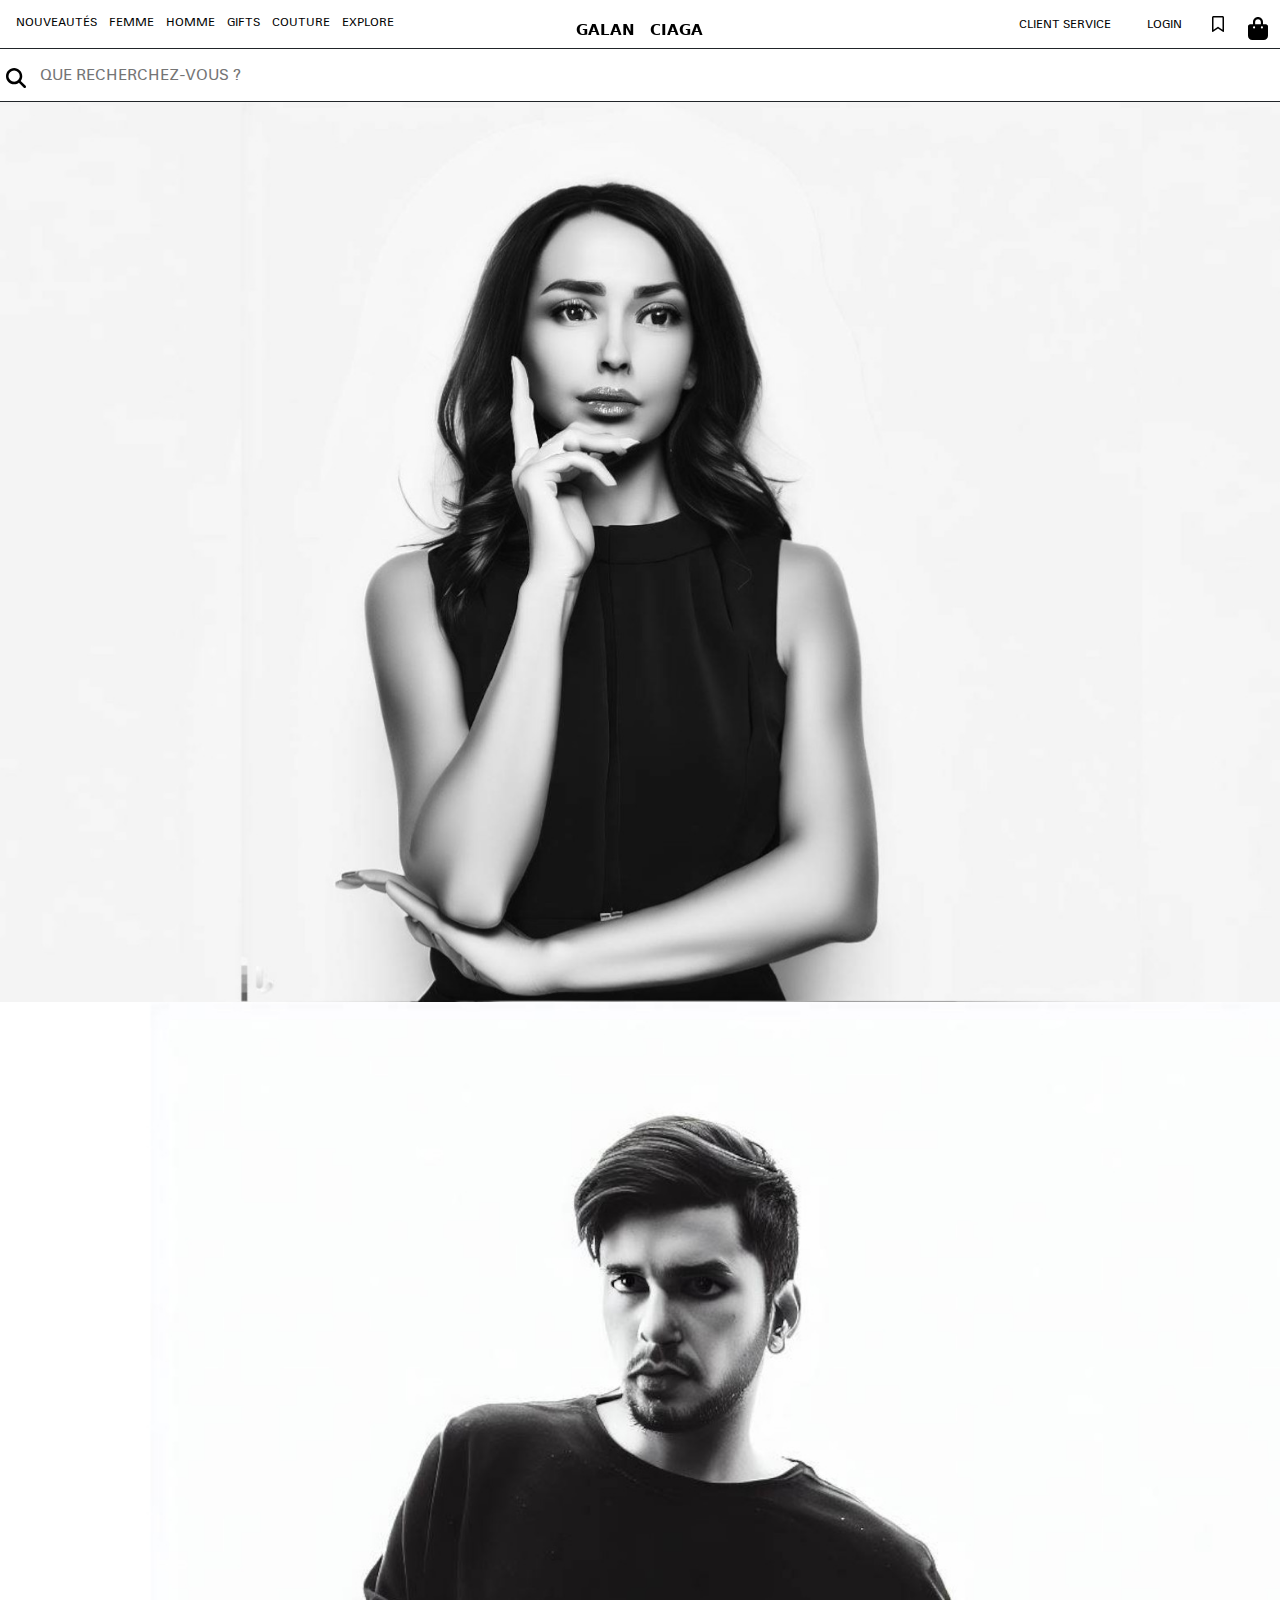
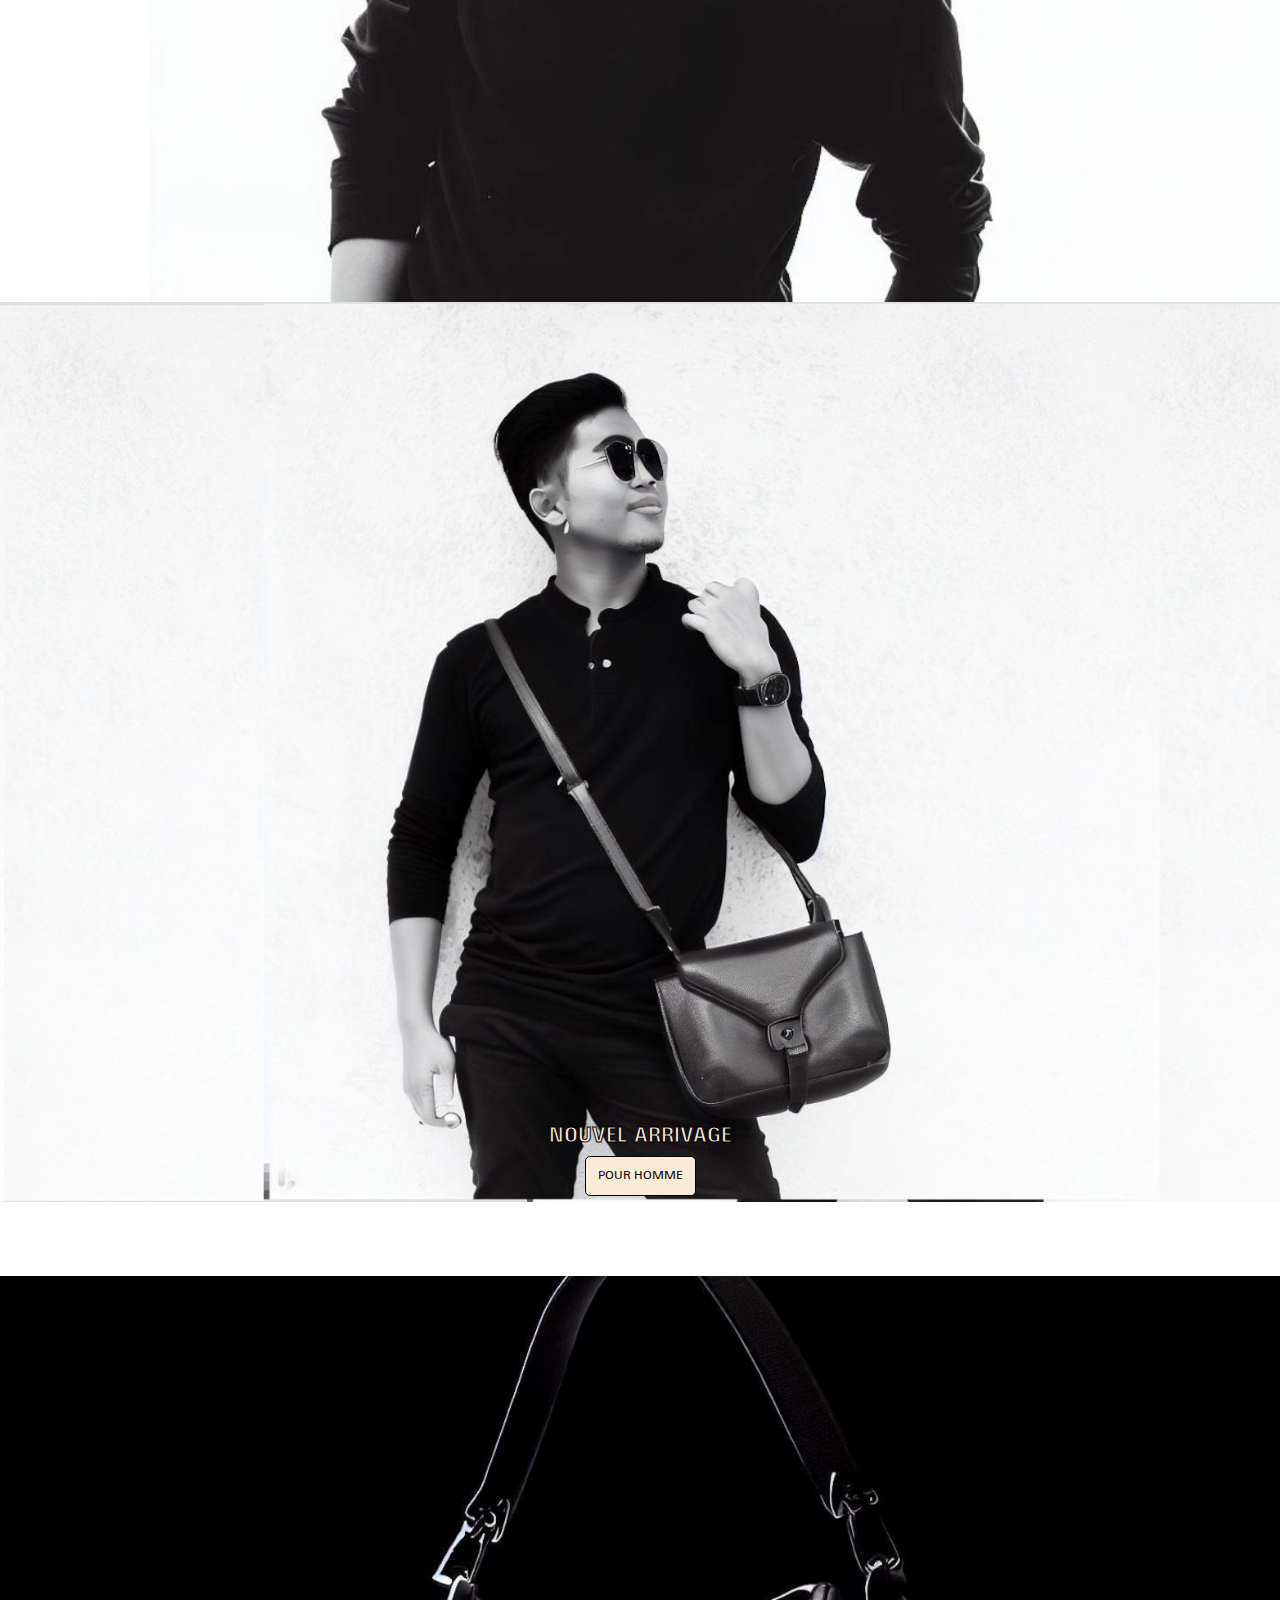
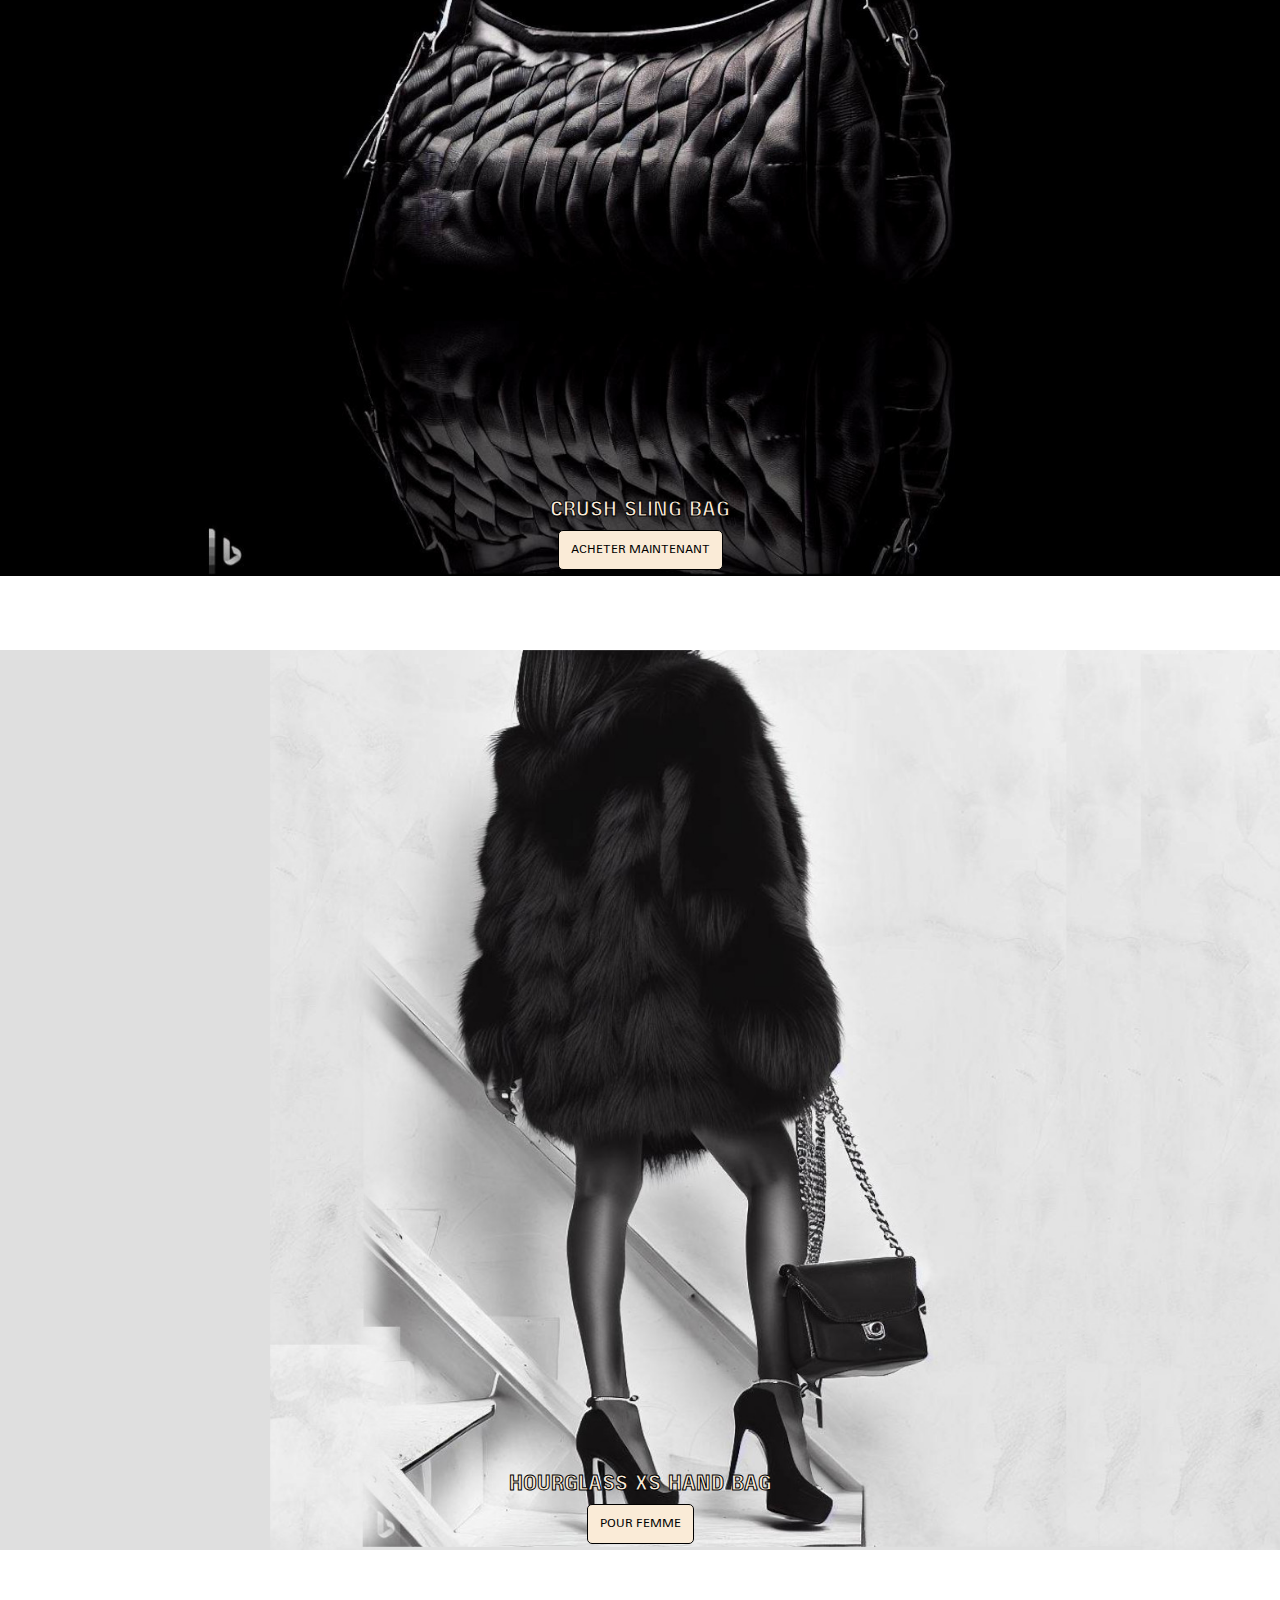
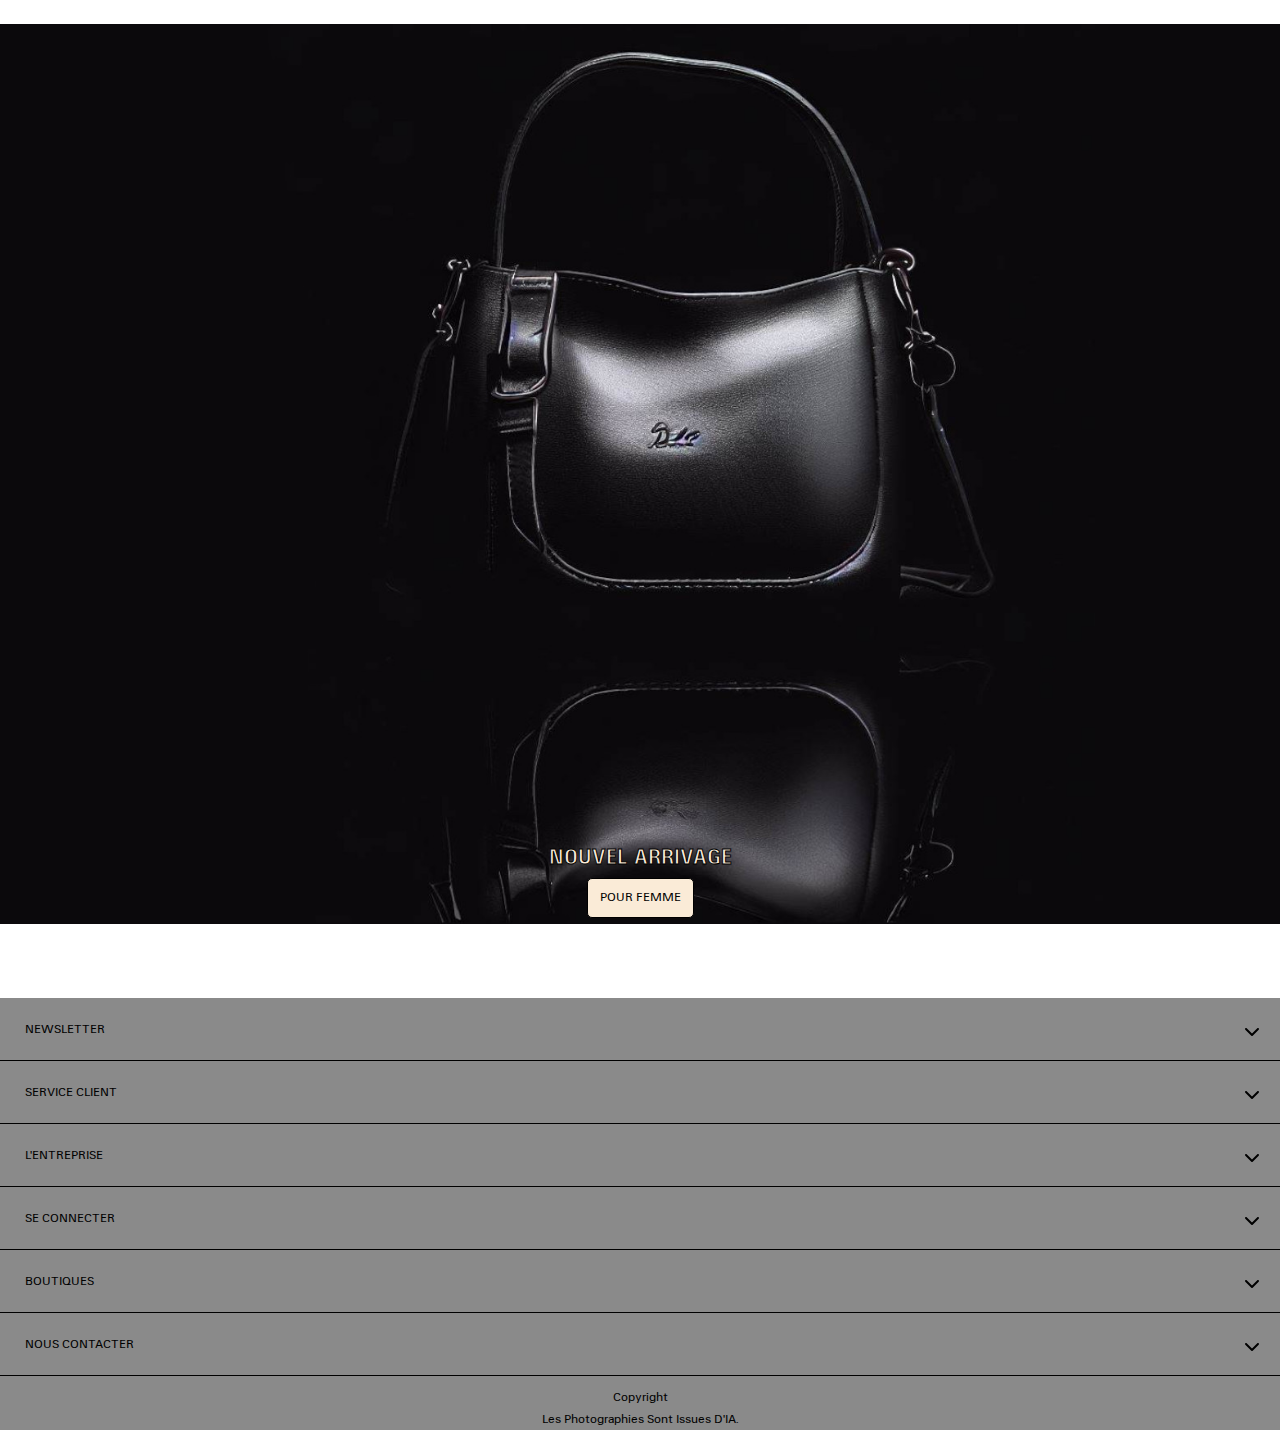
==== sneakers.html @ deadd247 "Début d'intégration de la page 'sneakers', un page produit avec un menu de type 'carrousel horizonta" ====
<!DOCTYPE html>

<html lang="fr">

<head>
    <meta charset="UTF-8">
    <meta name="viewport" content="width=device-width, initial-scale=1.0">
    <title>Balenciaga </title>
    <link rel="stylesheet" href="./assets/css/bootstrap.min.css">
    <link rel="stylesheet" href="./assets/css/reset.css">
    <link rel="stylesheet" href="./assets/css/global.css">
    <link rel="stylesheet" href="./assets/css/animations.css">
    <link rel="stylesheet" href="./assets/css/navigation_mobile.css">
    <link rel="stylesheet" href="./assets/css/sneakers_mobile.css">
    <link rel="stylesheet" href="./assets/css/navigation_desktop.css">
</head>

<body>


    <head>
        <div class="head__container-bloc1 mt-2 pb-2 border-bottom border-dark border-1">
            <div class="menu-burger mx-2">
                <div class="burger-line1 "></div>
                <div class="burger-line2 "></div>
                <div class="burger-line3 "></div>
            </div>
            <nav class="main_navigation_window">
                <div class="mobilemenu__container">
                    <!-- ---------------------------------------------------------------------------------------------------------->
                    <!-- ---------------------------------------------------------------------------------------------------------->
                    <!-- -----------------------------        MENU PRINCIPALE CHOIX N°1         ----------------------------------->
                    <!-- ---------------------------------------------------------------------------------------------------------->
                    <!-- ---------------------------------------------------------------------------------------------------------->
                    <ul>
                        <li class="level-1 choix1">
                            <p class="text-left chevron__right">
                                <a href="#">Nouvel arrivage</a>
                            </p>
                            <div class="main__bloc level-2 menu1 choix1 display__false">
                                <ul class="bloc display__bloc-off">
                                    <li>
                                        <a href="#">Nouveautés - femmes</a>
                                    </li>
                                    <li>
                                        <a href="#">Nouveautés - hommes</a>
                                    </li>
                                    <li class="level-2 menu5 choix1">
                                        <a class="chevron__down" href="#">Discover</a>
                                        <div class="level-3 menu3 choix3 display__false">
                                            <ul class="bloc display__blocup-off">
                                                <li>
                                                    <a href="#">Coats & Jackets</a>
                                                </li>
                                                <li>
                                                    <a href="#">Sweatshirts & Hoodie</a>
                                                </li>
                                                <li>
                                                    <a href="#">T-shirt</a>
                                                </li>
                                                <li>
                                                    <a href="#">Knitwear</a>
                                                </li>
                                                <li>
                                                    <a href="#">Tops & shirts</a>
                                                </li>
                                                <li>
                                                    <a href="#">Dresses & Skirts</a>
                                                </li>
                                            </ul>
                                        </div>
                                    </li>
                                </ul>
                            </div>
                        </li>
                        <!-- ---------------------------------------------------------------------------------------------------------->
                        <!-- ---------------------------------------------------------------------------------------------------------->
                        <!-- -----------------------------        MENU PRINCIPALE CHOIX N°2         ----------------------------------->
                        <!-- ---------------------------------------------------------------------------------------------------------->
                        <!-- ---------------------------------------------------------------------------------------------------------->
                        <li class="level-1 choix2">
                            <p class="text-left chevron__right ">
                                <a href="#">femmes</a>
                            </p>
                            <div class="main__bloc level-2  menu1 choix2 display__false">
                                <ul class="bloc display__bloc-off">
                                    <li class="level-2 menu4 choix1">
                                        <a class="chevron__down" href="#">Ready-to-wear</a>
                                        <div class="level-3 menu4 choix1 display__false">
                                            <ul class="bloc display__blocup-off">
                                                <li>
                                                    <a href="#">Coats & Jackets</a>
                                                </li>
                                                <li>
                                                    <a href="#">Sweatshirts & Hoodie</a>
                                                </li>
                                                <li>
                                                    <a href="#">T-shirt</a>
                                                </li>
                                                <li>
                                                    <a href="#">Knitwear</a>
                                                </li>
                                                <li>
                                                    <a href="#">Tops & shirts</a>
                                                </li>
                                                <li>
                                                    <a href="#">Dresses & Skirts</a>
                                                </li>
                                            </ul>
                                        </div>
                                    </li>
                                    <li class="level-2 menu4 choix2">
                                        <a class="chevron__down" href="#">Shoes</a>
                                        <div class="level-3 menu4 choix1 display__false">
                                            <ul class="bloc display__blocup-off">
                                                <li>
                                                    <a href="#">Sneakers</a>
                                                </li>
                                                <li>
                                                    <a href="#">Boots & Ankle Boots</a>
                                                </li>
                                                <li>
                                                    <a href="#">Pumps & Heels</a>
                                                </li>

                                            </ul>
                                        </div>
                                    </li>
                                    <li class="level-2 menu4 choix3">
                                        <a class="chevron__down" href="#">bags</a>
                                        <div class="level-3 menu4 choix1 display__false">
                                            <ul class="bloc display__blocup-off">
                                                <li>
                                                    <a href="#">Handbag</a>
                                                </li>
                                                <li>
                                                    <a href="#">Shoulder bags</a>
                                                </li>
                                                <li>
                                                    <a href="#">mini bags</a>
                                                </li>
                                                <li>
                                                    <a href="#">chain bags</a>
                                                </li>
                                                <li>
                                                    <a href="#">tote bags</a>
                                                </li>
                                            </ul>
                                        </div>
                                    </li>
                                    <li class="level-2 menu4 choix4">
                                        <a class="chevron__down" href="#">Small Leathers Goods</a>
                                        <div class="level-3 menu4 choix1 display__false">
                                            <ul class="bloc display__blocup-off">
                                                <li>
                                                    <a href="#">Wallet on chain</a>
                                                </li>
                                                <li>
                                                    <a href="#">wallets</a>
                                                </li>
                                                <li>
                                                    <a href="#">Card holders</a>
                                                </li>
                                                <li>
                                                    <a href="#">Clutches & pouches</a>
                                                </li>
                                            </ul>
                                        </div>
                                    </li>
                                    <li class="level-2 menu4 choix5">
                                        <a class="chevron__down" href="#">Accessories</a>
                                        <div class="level-3 menu4 choix1 display__false">
                                            <ul class="bloc display__blocup-off">
                                                <li>
                                                    <a href="#">Sunglasses</a>
                                                </li>
                                                <li>
                                                    <a href="#">Belts</a>
                                                </li>
                                                <li>
                                                    <a href="#">Scarves & Caps</a>
                                                </li>
                                                <li>
                                                    <a href="#">Socks & Tights</a>
                                                </li>
                                                <li>
                                                    <a href="#">Phone accessories & Keyrings</a>
                                                </li>
                                                <li>
                                                    <a href="#">Hair accessories</a>
                                                </li>
                                                <li>
                                                    <a href="#">Objects</a>
                                                </li>
                                            </ul>
                                        </div>
                                    </li>
                                </ul>
                            </div>
                        </li>
                        <!-- ---------------------------------------------------------------------------------------------------------->
                        <!-- ---------------------------------------------------------------------------------------------------------->
                        <!-- -----------------------------        MENU PRINCIPALE CHOIX N°3         ----------------------------------->
                        <!-- ---------------------------------------------------------------------------------------------------------->
                        <!-- ---------------------------------------------------------------------------------------------------------->
                        <li class="level-1 choix3">
                            <p class="text-left chevron__right">
                                <a href="#">Men</a>
                            </p>
                            <div class="main__bloc level-2 menu1 choix3 display__false">
                                <ul class="bloc display__bloc-off">
                                    <li class="level-2 menu3 choix1">
                                        <a class="chevron__down" href="#">Ready-to-wear</a>
                                        <div class="level-3 menu5 choix1 display__false">
                                            <ul class="bloc display__blocup-off">
                                                <li>
                                                    <a href="#">Coats & Jackets</a>
                                                </li>
                                                <li>
                                                    <a href="#">Sweatshirts & Hoodie</a>
                                                </li>
                                                <li>
                                                    <a href="#">T-shirt</a>
                                                </li>
                                                <li>
                                                    <a href="#">Knitwear</a>
                                                </li>
                                                <li>
                                                    <a href="#">Tops & shirts</a>
                                                </li>
                                                <li>
                                                    <a href="#">Pants</a>
                                                </li>
                                            </ul>
                                        </div>
                                    </li>
                                    <li class="level-2 menu3 choix2">
                                        <a class="chevron__down" href="#">Shoes</a>
                                        <div class="level-3 menu5 choix2 display__false">
                                            <ul class="bloc display__blocup-off">
                                                <li>
                                                    <a href="#">Sneakers</a>
                                                </li>
                                                <li>
                                                    <a href="#">Boots & Derbies</a>
                                                </li>
                                                <li>
                                                    <a href="#">Sandals & Mules</a>
                                                </li>
                                            </ul>
                                        </div>
                                    </li>
                                    <li class="level-2 menu3 choix3">
                                        <a class="chevron__down" href="#">bags</a>
                                        <div class="level-3 menu5 choix3 display__false">
                                            <ul class="bloc display__blocup-off">
                                                <li>
                                                    <a href="#">Bags & Totes</a>
                                                </li>
                                                <li>
                                                    <a href="#">Backpacks</a>
                                                </li>
                                                <li>
                                                    <a href="#">Beltbags</a>
                                                </li>
                                                <li>
                                                    <a href="#">Crossbodies & Messengers</a>
                                                </li>
                                            </ul>
                                        </div>
                                    </li>
                                    <li class="level-2 menu3 choix4">
                                        <a class="chevron__down" href="#">Small Leathers Goods</a>
                                        <div class="level-3  menu5 choix4 display__false">
                                            <ul class="bloc display__blocup-off">
                                                <li>
                                                    <a href="#">Card holders</a>
                                                </li>
                                                <li>
                                                    <a href="#">Cluthes & Pouches</a>
                                                </li>
                                                <li>
                                                    <a href="#">Wallet</a>
                                                </li>
                                            </ul>
                                        </div>
                                    </li>
                                    <li class="level-2 menu3 choix5">
                                        <a class="chevron__down" href="#">Accessories</a>
                                        <div class="level-3  menu5 choix5 display__false">
                                            <ul class="bloc display__blocup-off">
                                                <li>
                                                    <a href="#">Sunglasses</a>
                                                </li>
                                                <li>
                                                    <a href="#">Belts</a>
                                                </li>
                                                <li>
                                                    <a href="#">Scarves & Caps</a>
                                                </li>
                                                <li>
                                                    <a href="#">Socks</a>
                                                </li>
                                                <li>
                                                    <a href="#">Phone accessories & Keyrings</a>
                                                </li>
                                                <li>
                                                    <a href="#">Home wear</a>
                                                </li>
                                                <li>
                                                    <a href="#">Objects</a>
                                                </li>
                                            </ul>
                                        </div>
                                    </li>
                                </ul>
                            </div>
                        </li>
                        <!-- ---------------------------------------------------------------------------------------------------------->
                        <!-- ---------------------------------------------------------------------------------------------------------->
                        <!-- -----------------------------        MENU PRINCIPALE CHOIX N°4         ----------------------------------->
                        <!-- ---------------------------------------------------------------------------------------------------------->
                        <!-- ---------------------------------------------------------------------------------------------------------->
                        <li class="level-1 choix4">
                            <p class="text-left chevron__right">
                                <a href="#">Gifts</a>
                            </p>
                            <div class="main__bloc level-2 menu1 choix4  display__false">
                                <ul class="bloc display__bloc-off">
                                    <li>
                                        <a href="#">View All</a>
                                    </li>
                                    <li>
                                        <a href="#">Personalization</a>
                                    </li>
                                    <li>
                                        <a href="#">For femmes</a>
                                    </li>
                                    <li>
                                        <a href="#">For men</a>
                                    </li>
                                    <li>
                                        <a href="#">objects</a>
                                    </li>
                                    <!-- ---------------------------------------------------------------------------------------------------------->
                                    <!-- ---------------------------------------------------------------------------------------------------------->
                                    <!-- -----------------------------        MENU PRINCIPALE CHOIX N°5         ----------------------------------->
                                    <!-- ---------------------------------------------------------------------------------------------------------->
                                    <!-- ---------------------------------------------------------------------------------------------------------->
                            </div>
                        </li>
                        <li class="level-1 choix5">
                            <p class="text-left">
                                <a href="#">couture</a>
                            </p>
                        </li>
                        <!-- ---------------------------------------------------------------------------------------------------------->
                        <!-- ---------------------------------------------------------------------------------------------------------->
                        <!-- -----------------------------        MENU PRINCIPALE CHOIX N°6         ----------------------------------->
                        <!-- ---------------------------------------------------------------------------------------------------------->
                        <!-- ---------------------------------------------------------------------------------------------------------->
                        <li class="level-1 choix6">
                            <p class="text-left chevron__right">
                                <a href="#">Explore</a>
                            </p>
                            <div class="main__bloc level-2 menu1 choix6 display__false">
                                <ul class="bloc display__bloc-off">
                                    <li class="level-2 menu2 choix1">
                                        <a class="chevron__down" href="#">Special Projects</a>
                                        <div class="level-3 menu6 choix1 display__false">
                                            <ul class="bloc display__blocup-off">
                                                <li>
                                                    <a href="#">Balenciaga Brand Ambassadors</a>
                                                </li>
                                                <li>
                                                    <a href="#">Winter 23 Campaign</a>
                                                </li>
                                                <li>
                                                    <a href="#">Fall 23 Campaign</a>
                                                </li>
                                                <li>
                                                    <a href="#">Summer 23 Campaign</a>
                                                </li>
                                                <li>
                                                    <a href="#">Balanciaga Garde-Rode 23 Campaign</a>
                                                </li>
                                            </ul>
                                        </div>
                                    </li>
                                    <li class="level-2 menu2 choix2">
                                        <a class="chevron__down" href="#">Heritage</a>
                                        <div class="level-3 menu6 choix2 display__false">
                                            <ul class="bloc display__blocup-off">
                                                <li>
                                                    <a href="#">Maison</a>
                                                </li>
                                                <li>
                                                    <a href="#">Cristobal</a>
                                                </li>
                                                <li>
                                                    <a href="#">George V</a>
                                                </li>
                                            </ul>
                                        </div>
                                    </li>
                                    <li class="level-2 menu2 choix3">
                                        <a class="chevron__down" href="#">Collections</a>
                                        <div class="level-3 menu6 choix3 display__false">
                                            <ul class="bloc display__blocup-off">
                                                <li>
                                                    <a href="#">Spring 24</a>
                                                </li>
                                                <li>
                                                    <a href="#">Winter 23</a>
                                                </li>
                                                <li>
                                                    <a href="#">Fall 23</a>
                                                </li>
                                                <li>
                                                    <a href="#">Spring 23</a>
                                                </li>
                                                <li>
                                                    <a href="#">Winter 22</a>
                                                </li>
                                                <li>
                                                    <a href="#">Fall 22</a>
                                                </li>
                                            </ul>
                                        </div>
                                    </li>
                                    <li class="level-2 menu2 choix4">
                                        <a class="chevron__down" href="#">Our Commitments</a>

                                        <div class="level-3 menu6 choix4 display__false">
                                            <ul class="bloc display__blocup-off">
                                                <li>
                                                    <a href="#">National Children's Alliance</a>
                                                </li>
                                                <li>
                                                    <a href="#">World Food Programme</a>
                                                </li>
                                                <li>
                                                    <a href="#">Sustainability</a>
                                                </li>
                                                <li>
                                                    <a href="#">Re-sell Program</a>
                                                </li>
                                                <li>
                                                    <a href="#">Pride</a>
                                                </li>
                                                <li>
                                                    <a href="#">earth day</a>
                                                </li>
                                            </ul>
                                        </div>
                                    </li>
                                </ul>
                            </div>
                        </li>
                    </ul>
                </div>


                <div class="mobileinfos__container">

                    <ul>
                        <li>CONNEXION</li>
                        <li>FAVORIS</li>
                        <li>PAYS / RÉGION: FRANCE</li>
                        <li>LANGUE : FRANÇAIS</li>
                        <li>SERVICE CLIENT</li>
                    </ul>

                    <ul>
                        <li>
                            <h6>ENVOYEZ-NOUS UN WHATSAPP</h6>
                            <span>Nos Conseillers vous répondent du lundi au samedi de 9h30 à 19h00</span>
                        </li>
                        <li>
                            <h6>LIVE CHAT</h6>
                            <span>Nos conseillers sont actuellement indisponibles0</span>
                        </li>
                        <li>
                            <h6>APPELEZ-NOUS +33 1 84 95 22 23</h6>
                            <span>Lun-Sam 9h30-19h</span>
                        </li>
                        <li>
                            <h6>PERSONAL SHOPPERS +33 1 70 65 64 10</h6>
                            <span>Nos Personal Shoppers vous présentent nos produits et services à distance</span>
                        </li>
                        <li>
                            <h6>ENVOYEZ-NOUS UN MAIL</h6>
                        </li>
                        <li>
                            <h6>PRENDRE RENDEZ-VOUS</h6>
                            <span>La boutique vous répondra prochainement</span>
                        </li>
                    </ul>
                </div>


                <div class="desktopmenu__container">
                    <ul>
                        <li class="link">
                            <a href="#">Nouveautés</a>
                            <div class="big-bloc nouveaute__container big-bloc__off">
                                <ul class="bloc_col1">
                                    <li>
                                        <ul>
                                            <h6>nouveautés femme</h6>

                                        </ul>
                                    </li>
                                </ul>
                                <ul class="bloc_col2">
                                    <li>
                                        <ul>
                                            <h6>nouveautés homme</h6>

                                        </ul>
                                    </li>
                                </ul>
                                <ul class="bloc_col3">
                                    <li>
                                        <ul>
                                            <h6>découvrir</h6>
                                            <li>Automne 23 Femme</li>
                                            <li>Autome 23 Homme</li>
                                            <li>été 23 homme</li>
                                            <li>été 23 femme</li>
                                            <li>high summer - bags</li>
                                            <li>high summer - Shoes</li>
                                            <li>3XL</li>
                                            <li>La cagole</li>
                                            <li>Kids</li>

                                        </ul>
                                    </li>
                                </ul>
                                <ul class="bloc_col4">
                                    <li>
                                        <ul>
                                            <li>
                                                <h6>ENVOYEZ-NOUS UN WHATSAPP</h6>
                                                <span>Nos Conseillers vous répondent du lundi au samedi de 9h30 à
                                                    19h00</span>
                                            </li>
                                            <li>
                                                <h6>LIVE CHAT</h6>
                                                <span>Nos conseillers sont actuellement indisponibles0</span>
                                            </li>
                                            <li>
                                                <h6>APPELEZ-NOUS +33 1 84 95 22 23</h6>
                                                <span>Lun-Sam 9h30-19h</span>
                                            </li>
                                            <li>
                                                <h6>PERSONAL SHOPPERS +33 1 70 65 64 10</h6>
                                                <span>Nos Personal Shoppers vous présentent nos produits et services à
                                                    distance</span>
                                            </li>
                                            <li>
                                                <h6>ENVOYEZ-NOUS UN MAIL</h6>
                                            </li>
                                            <li>
                                                <h6>PRENDRE RENDEZ-VOUS</h6>
                                                <span>La boutique vous répondra prochainement</span>
                                            </li>
                                        </ul>
                                    </li>
                                </ul>
                                <ul class="bloc_col5">
                                    <li>
                                        <ul>

                                        </ul>
                                    </li>
                                </ul>
                                <ul class="bloc_col6">
                                    <li>
                                        <ul>

                                        </ul>
                                    </li>
                                </ul>
                            </div>
                        </li>
                        <li class="link">
                            <a href="#">femme</a>
                            <div class="big-bloc nouveaute__container big-bloc__off">
                                <ul class="bloc_col1">
                                    <li>
                                        <ul>
                                            <h6>prêt-à-porter</h6>
                                            <li>Voir tout</li>
                                            <li>Nouveauté</li>
                                            <li>Garde-Robe</li>
                                            <li></li>
                                            <li>Manteaux & Vestes</li>
                                            <li>Sweetshirts & Hoodies</li>
                                            <li>T-shirts</li>
                                            <li>Maille</li>
                                            <li>Tops & Chemises</li>
                                            <li>Robes & Jupes</li>
                                            <li>Pantalons</li>
                                            <li>Activewear</li>
                                            <li>Maillots de bains</li>
                                            <li>SOus-vêtements</li>

                                        </ul>
                                    </li>
                                </ul>
                                <ul class="bloc_col2">
                                    <li>
                                        <ul>
                                            <h6>chaussures</h6>
                                            <li>Voir tout</li>
                                            <li>Nouveauté</li>
                                            <li>High Summer</li>
                                            <li></li>
                                            <li>Sneakers</li>
                                            <li>Bottes & Bottines</li>
                                            <li>Escarpins & Talons</li>
                                            <li>Sandales & Mules</li>
                                            <li></li>
                                            <li>Crocs</li>
                                            <li>speed</li>
                                            <li>Runner</li>
                                            <li>Triple S</li>
                                            <li>track</li>
                                            <li>3XL</li>
                                        </ul>
                                    </li>
                                </ul>
                                <ul class="bloc_col3">
                                    <li>
                                        <ul>
                                            <h6>sacs</h6>
                                            <li>Voir tout</li>
                                            <li>Nouveauté</li>
                                            <li>High Summer</li>
                                            <li></li>
                                            <li>Sacs à main</li>
                                            <li>Sacs porté épaule</li>
                                            <li>mini sacs</li>
                                            <li>Sacs avec chaine</li>
                                            <li>Cabas</li>
                                            <li></li>
                                            <li>Hourglass</li>
                                            <li>Le Cagole</li>
                                            <li>Crush</li>
                                            <li>Downtown</li>

                                        </ul>
                                    </li>
                                </ul>
                                <ul class="bloc_col4">
                                    <li>
                                        <ul>
                                            <h6>petite maroquinerie</h6>
                                            <li>Voir tout</li>
                                            <li>Portefeuilles avec chaine</li>
                                            <li>Portefeuilles & Portes monnaies</li>
                                            <li>Porte-cartes</li>
                                            <li>Pochettes</li>
                                            <li></li>
                                            <li>Hourglass</li>
                                            <li>Le Cagole</li>
                                            <li>Crush</li>
                                            <li>Enveloppe</li>
                                        </ul>
                                    </li>

                                </ul>
                                <ul class="bloc_col5">
                                    <li>
                                        <ul>
                                            <h6>accessoires</h6>
                                            <li>Lunettes</li>
                                            <li>Ceintures</li>
                                            <li>Echarpes & Casquettes</li>
                                            <li>CHaussettes & Collants</li>
                                            <li>Accessoires téléphone & Portes-clés</li>
                                            <li>Accessoires cheveux</li>
                                            <li>Homewear</li>
                                            <li>Objects</li>
                                            <li></li>
                                            <li>Alphabet</li>
                                            <li>Bijourx</li>
                                            <li>Boucles d'oreilles</li>
                                            <li>Bracelets & Bagues</li>
                                            <li>Colliers</li>
                                        </ul>
                                    </li>
                                </ul>
                                <ul class="bloc_col6">
                                    <li>
                                        <ul>
                                            <li>
                                                <h6>ENVOYEZ-NOUS UN WHATSAPP</h6>
                                                <span>Nos Conseillers vous répondent du lundi au samedi de 9h30 à
                                                    19h00</span>
                                            </li>
                                            <li>
                                                <h6>LIVE CHAT</h6>
                                                <span>Nos conseillers sont actuellement indisponibles0</span>
                                            </li>
                                            <li>
                                                <h6>APPELEZ-NOUS +33 1 84 95 22 23</h6>
                                                <span>Lun-Sam 9h30-19h</span>
                                            </li>
                                            <li>
                                                <h6>PERSONAL SHOPPERS +33 1 70 65 64 10</h6>
                                                <span>Nos Personal Shoppers vous présentent nos produits et services à
                                                    distance</span>
                                            </li>
                                            <li>
                                                <h6>ENVOYEZ-NOUS UN MAIL</h6>
                                            </li>
                                            <li>
                                                <h6>PRENDRE RENDEZ-VOUS</h6>
                                                <span>La boutique vous répondra prochainement</span>
                                            </li>
                                        </ul>
                                    </li>
                                </ul>
                            </div>
                        </li>
                        <li class="link">
                            <a href="#">homme</a>
                            <div class="big-bloc nouveaute__container big-bloc__off">
                                <ul class="bloc_col1">
                                    <li>
                                        <ul>
                                            <h6>prêt-à-porter</h6>
                                            <li>Voir tout</li>
                                            <li>Nouveauté</li>
                                            <li>Garde-Robe</li>
                                            <li></li>
                                            <li>Manteaux & Vestes</li>
                                            <li>Sweetshirts & Hoodies</li>
                                            <li>T-shirts</li>
                                            <li>Maille</li>
                                            <li>Tops & Chemises</li>

                                            <li>Pantalons</li>
                                            <li>Activewear</li>
                                            <li>Maillots de bains</li>
                                            <li>SOus-vêtements</li>

                                        </ul>
                                    </li>
                                </ul>
                                <ul class="bloc_col2">
                                    <li>
                                        <ul>
                                            <h6>chaussures</h6>
                                            <li>Voir tout</li>
                                            <li>Nouveauté</li>

                                            <li></li>
                                            <li>Sneakers</li>
                                            <li>Derbies & Boots</li>

                                            <li>Sandales & Mules</li>
                                            <li></li>

                                            <li>speed</li>
                                            <li>Runner</li>
                                            <li>Triple S</li>
                                            <li>track</li>
                                            <li>Bouncer</li>
                                            <li>Crocs</li>
                                            <li>3XL</li>
                                        </ul>
                                    </li>
                                </ul>
                                <ul class="bloc_col3">
                                    <li>
                                        <ul>
                                            <h6>sacs</h6>
                                            <li>Voir tout</li>
                                            <li>Nouveauté</li>

                                            <li></li>
                                            <li>Sacs & cabas</li>
                                            <li>Sacs à dos</li>
                                            <li>Sacs bananne</li>
                                            <li>Sacs bandoulière & Messenger</li>

                                            <li></li>
                                            <li>Le Cagole</li>
                                            <li>Explorer</li>
                                            <li>Explorer</li>
                                            <li>Army</li>
                                            <li>Car</li>
                                            <li>Everyday</li>

                                        </ul>
                                    </li>
                                </ul>
                                <ul class="bloc_col4">
                                    <li>
                                        <ul>
                                            <h6>petite maroquinerie</h6>
                                            <li>Voir tout</li>

                                            <li>Portefeuilles & Portes monnaies</li>
                                            <li>Porte-cartes</li>
                                            <li>Pochettes</li>
                                            <li></li>
                                            <li>Cash</li>
                                            <li>Car</li>
                                            <li>Explorer</li>

                                        </ul>
                                    </li>

                                </ul>
                                <ul class="bloc_col5">
                                    <li>
                                        <ul>
                                            <h6>accessoires</h6>
                                            <li>Lunettes</li>
                                            <li>Ceintures</li>
                                            <li>Echarpes & Casquettes</li>
                                            <li>Chaussettes</li>
                                            <li>Accessoires téléphone & Portes-clés</li>

                                            <li>Homewear</li>
                                            <li>Objects</li>
                                            <li></li>
                                            <li>Alphabet</li>
                                            <li>Bijourx</li>
                                            <li>Boucles d'oreilles</li>
                                            <li>Bracelets & Bagues</li>
                                            <li>Colliers</li>
                                        </ul>
                                    </li>
                                </ul>
                                <ul class="bloc_col6">
                                    <li>
                                        <ul>
                                            <li>
                                                <h6>ENVOYEZ-NOUS UN WHATSAPP</h6>
                                                <span>Nos Conseillers vous répondent du lundi au samedi de 9h30 à
                                                    19h00</span>
                                            </li>
                                            <li>
                                                <h6>LIVE CHAT</h6>
                                                <span>Nos conseillers sont actuellement indisponibles0</span>
                                            </li>
                                            <li>
                                                <h6>APPELEZ-NOUS +33 1 84 95 22 23</h6>
                                                <span>Lun-Sam 9h30-19h</span>
                                            </li>
                                            <li>
                                                <h6>PERSONAL SHOPPERS +33 1 70 65 64 10</h6>
                                                <span>Nos Personal Shoppers vous présentent nos produits et services à
                                                    distance</span>
                                            </li>
                                            <li>
                                                <h6>ENVOYEZ-NOUS UN MAIL</h6>
                                            </li>
                                            <li>
                                                <h6>PRENDRE RENDEZ-VOUS</h6>
                                                <span>La boutique vous répondra prochainement</span>
                                            </li>
                                        </ul>
                                    </li>
                                </ul>
                            </div>
                        </li>
                        <li class="link">
                            <a href="#">gifts</a>
                            <div class="big-bloc nouveaute__container big-bloc__off">
                                <ul class="bloc_col1">
                                    <li>
                                        <ul>
                                            <h6>voir tout</h6>


                                        </ul>
                                    </li>
                                </ul>
                                <ul class="bloc_col2">
                                    <li>
                                        <ul>
                                            <h6>personnalisation</h6>
                                        </ul>
                                    </li>
                                </ul>
                                <ul class="bloc_col3">
                                    <li>
                                        <ul>
                                            <h6>pour femmes</h6>
                                        </ul>
                                    </li>
                                </ul>
                                <ul class="bloc_col4">
                                    <li>
                                        <ul>
                                            <h6>pour homme</h6>

                                        </ul>
                                    </li>

                                </ul>
                                <ul class="bloc_col5">
                                    <li>
                                        <ul>
                                            <h6>objects</h6>
                                        </ul>
                                    </li>
                                </ul>
                                <ul class="bloc_col6">
                                    <li>
                                        <ul>
                                            <li>
                                                <h6>ENVOYEZ-NOUS UN WHATSAPP</h6>
                                                <span>Nos Conseillers vous répondent du lundi au samedi de 9h30 à
                                                    19h00</span>
                                            </li>
                                            <li>
                                                <h6>LIVE CHAT</h6>
                                                <span>Nos conseillers sont actuellement indisponibles0</span>
                                            </li>
                                            <li>
                                                <h6>APPELEZ-NOUS +33 1 84 95 22 23</h6>
                                                <span>Lun-Sam 9h30-19h</span>
                                            </li>
                                            <li>
                                                <h6>PERSONAL SHOPPERS +33 1 70 65 64 10</h6>
                                                <span>Nos Personal Shoppers vous présentent nos produits et services à
                                                    distance</span>
                                            </li>
                                            <li>
                                                <h6>ENVOYEZ-NOUS UN MAIL</h6>
                                            </li>
                                            <li>
                                                <h6>PRENDRE RENDEZ-VOUS</h6>
                                                <span>La boutique vous répondra prochainement</span>
                                            </li>
                                        </ul>
                                    </li>
                                </ul>
                            </div>
                        </li>
                        <li class="link">
                            <a href="#">couture</a>
                        </li>
                        <li class="link">
                            <a href="#">explore</a>
                        </li>
                    </ul>
                </div>

            </nav>
            <div class="logo mt-2">
                <img src="./assets/svg/logo.png" alt="logo balenciaga">
            </div>

            <div class="menu__right">

                <div class="client mx-3">
                    <p>
                        client service
                    </p>
                </div>
                <div class="login mx-3">
                    <p>
                        Login
                    </p>
                </div>
                <div class="flag mx-3">
                    <img src="./assets/svg/bookmark.svg" alt="whishlist">
                </div>
                <div class="cart mx-3 mt-1">
                    <img src="./assets/svg/bag-shopping-solid.svg" alt="cart">
                </div>
            </div>
        </div>

        <div class="head__container-bloc2  mt-2 pb-2 border-bottom border-dark border-1">
            <div class="glass mx-2 my-auto">
                <img src="./assets/svg/magnifying-glass-solid.svg" alt="searching">
            </div>

            <div class="input mx-2 my-auto">
                <input type="search" placeholder="QUE RECHERCHEZ-VOUS ?">
            </div>
        </div>
        <div class="head__container-bloc3  my-0 py-2 border-bottom border-dark border-1">
            <ul class="bloc3__menu ms-4 text-center">
                <li class="p-2 ms-5">
                    <a href="#">
                        voir tout
                    </a>
                </li>
                <li class="p-2">
                    <a href="#">
                       nouveautés
                    </a>
                </li>
                <li class="p-2">
                    <a href="#">
                       high summer
                    </a>
                </li>
                <li class="p-2">
                    <a href="#">
                       sneakers
                    </a>
                </li>
                <li class="p-2">
                    <a href="#">
                       bottes & bottines
                    </a>
                </li>
                <li class="p-2">
                    <a href="#">
                       escarpins & talons
                    </a>
                </li>
                <li class="p-2">
                    <a href="#">
                       sandales & mules
                    </a>
                </li>
                <li class="p-2">
                    <a href="#">
                       crocs
                    </a>
                </li>
                <li class="p-2">
                    <a href="#">
                       speed
                    </a>
                </li>
                <li class="p-2">
                    <a href="#">
                       runner
                    </a>
                </li>
                <li class="p-2">
                    <a href="#">
                       triple s
                    </a>
                </li>
                <li class="p-2">
                    <a href="#">
                       track
                    </a>
                </li>
                <li class="p-2">
                    <a href="#">
                       3XL
                    </a>
                </li>
            </ul>
        </div>
    </head>
    <main>

        <section class="section1">
            <div class="image image1"></div>
           
        </section>
        <section class="section2">
            <div class="image image2"></div>
        </section>
        <section class="section3">
            <div class="image image3"></div>
            <div class="section__container-bottom">
                <h2>NOUVEL ARRIVAGE</h2>
                <div class="button__container">
                    <div class="button__text">
                        <a href="#">
                            <p>Pour homme</p>
                        </a>
                        <a href="#">
                            <p>Pour homme</p>
                        </a>
                    </div>
                </div>
            </div>
        </section>
        <section class="section4">
            <div class="image image4"></div>
            <div class="section__container-bottom">
                <h2>CRUSH SLING BAG</h2>
                <div class="button__container">
                    <div class="button__text">
                        <a href="#">
                            <p>acheter maintenant</p>
                        </a>
                        <a href="#">
                            <p>acheter maintenant</p>
                        </a>
                    </div>
                </div>
            </div>
        </section>
        <section class="section5">
            <div class="image image5"></div>
            <div class="section__container-bottom">
                <h2>Hourglass XS hand bag</h2>
                <div class="button__container">
                    <div class="button__text">
                        <a href="#">
                            <p>pour femme</p>
                        </a>
                        <a href="#">
                            <p>pour femme</p>
                        </a>
                    </div>
                </div>
            </div>
        </section>
        <section class="section6">
            <div class="image image6"></div>
            <div class="section__container-bottom">
                <h2>NOUVEL ARRIVAGE</h2>
                <div class="button__container">
                    <div class="button__text">
                        <a href="#">
                            <p>pour femme</p>
                        </a>
                        <a href="#">
                            <p>pour femme</p>
                        </a>
                    </div>
                </div>
            </div>
        </section>
    </main>




    <footer class="mainfooter__container">
        <ul class="footer_level1">
            <li class="footer_link">

                <span>Newsletter</span>
                <div class="hide"></div>
                <ul class="footer_level2 display__swingfalse">
                    <li><a href="#">S'inscrire à notre newsletter</a></li>
                </ul>
            </li>
        </ul>
        <ul class="footer_level1">
            <li class="footer_link"><span>Service Client</span>
                <div class="hide">
                    <ul class="footer_level2 display__swingfalse">
                        <li><a href="#">Suivre votre commande</a></li>
                        <li><a href="#">Retours</a></li>
                        <li><a href="#">Livraison</a></li>
                        <li><a href="#">Paiement</a></li>
                        <li><a href="#">FAQ</a></li>
                        <li><a href="#">Re-sell Programm</a></li>

                    </ul>
                </div>
            </li>
        </ul>
        <ul class="footer_level1">
            <li class="footer_link"><span>L'entreprise</span>
                <div class="hide">
                    <ul class="footer_level2  display__swingfalse">
                        <li><a href="#">Carrières</a></li>
                        <li><a href="#">Carrières - Design</a></li>
                        <li><a href="#">Mentions Légales</a></li>
                        <li><a href="#">Politique de Confidantialité</a></li>
                        <li><a href="#">Paramètre des Cookies</a></li>
                        <li><a href="#">Wolrd Food Programme</a></li>
                    </ul>
                </div>
            </li>
        </ul>
        <ul class="footer_level1">
            <li class="footer_link"><span>Se connecter</span>
                <div class="hide">
                    <ul class="footer_level2  display__swingfalse">
                        <li><a href="#">Facebook</a></li>
                        <li><a href="#">Instagram</a></li>
                        <li><a href="#">Tiktok</a></li>
                        <li><a href="#">Spotify</a></li>
                    </ul>
                </div>
            </li>
        </ul>
        <ul class="footer_level1">
            <li class="footer_link"><span>Boutiques</span>
                <div class="hide">
                    <ul class="footer_level2  display__swingfalse">
                        <li><a href="#">Trouver une boutique à proximité</a></li>
                        <li><a href="#">Pays / Région : France</a></li>
                        <li><a href="#">Langue : Français</a></li>
                    </ul>
                </div>
            </li>
        </ul>
        <ul class="footer_level1">
            <li class="footer_link"><span>Nous contacter</span>
                <div class="hide">
                    <ul class="footer_level2  display__swingfalse">
                        <li><span>
                            Nos Conseillers vous répondront du lundi au samedi de 9h30 à 19h00.</span></li>
                        <li>LIVE CHAT
                            <p>
                                Nos conseillers sont actuellement indisponibles
                            </p>
                        </li>
                        <li>WHATSAPP
                            <p>+33 1 84 95 22 23
                            </p>
                        </li>
                        <li>APPELEZ-NOUS
                            <p> +33 1 84 95 22 23</p>
                        </li>
                        <li>ENVOYEZ-NOUS UN EMAIL</li>
                        <li>PRENDRE RENDEZ-VOUS
                            <p>
                                La boutique vous répondra prochainement
                            </p>
                        </li>
                    </ul>
                </div>
            </li>
        </ul>
        <div class="copyright">
            <p>
                copyright
            </p>
            <p>
                Les photographies sont issues d'IA.
            </p>
        </div>
    </footer>


    <script src="./assets/js/navigation_mobile.js"></script>
    <script src="./assets/js/navigation_desktop.js"></script>
    <script src="./assets/js/footer_mobile.js"></script>
</body>

</html>
---- assets/css/global.css ----
@font-face {
    font-family: 'BBCondBold';
    src: url('../fonts/BB-CondBold.woff2');
}


@font-face {
    font-family: 'BBRegular';
    src: url('../fonts/BB-Regular.woff2');
}


html {
    font-family: 'BBRegular', 'Arial', 'SansSerif';
    font-size: 12px;
    line-height: 16px;
    font-weight: 400;
}

h2 {
    font-family: 'BBCondBold';
    font-size: 22px;
    line-height: 24px;
    font-weight: 400;
}

h6 {
    font-family: 'BBRegular';
    font-size: 12px;
    text-transform: uppercase;
    line-height: 16px;
    font-weight: 400;
    text-decoration: underline;
    margin: 20px 0 0 0;
}

 span {
    color: #767676;
    font-size: 12px;
}

a:hover {
    text-decoration: none;
    color: black;
}
---- assets/css/animations.css ----
@keyframes bloc__ON {
    0% {
        left : 400px;
    }
    100% {
        left:0;
    }
}

@keyframes bloc__OFF {
    0% {
        left : 0px;
    }
    100% {
        left:400px;
    }
}
@keyframes bloc__UP {
    0% {
        top : 0;
    }
    100% {
        top: -300px;
    }
}

@keyframes bloc__DOWN {
    0% {
        top : -300px;
    }
    100% {
        top:0px;
    }
}



@keyframes swing_true {
    0% {
        margin-left: -360px;
    }

    100% {
        margin-left: 5px;
    }
}




@keyframes button {
    0% {
        margin-top: 0px;
        text-decoration: none;
    }
    100% {
        margin-top: -50px;
        text-decoration: none;
    }
    
}
---- assets/css/navigation_mobile.css ----
.menu-burger {
    width: 25px;
    height: 25px;    
    cursor: pointer;
}
    .burger-line1, .burger-line2, .burger-line3 {
        background-color:  var(--bs-dark);
        padding: 1px;
        margin: 4px;
        transition: 300ms cubic-bezier(0.175, 0.885, 0.32, 1.275);
    }
    .croix1 {
        position: relative;
        top: 5.5px;
        transform: rotate(45deg);
        transition: 300ms ease-in-out;
    }
        .croix2 {
            display: none;
            transition: 300ms ease-in-out;
        }
            .croix3 {
                transform: rotate(-45deg);
                transition: 300ms ease-in-out;
            }
.logo {
    position: absolute;
    left: calc(50% - 128px/ 2 );
    top: 15px;
    cursor: pointer;
    
}

.main_navigation_window {
    position: absolute;
    left: -1000px;
    top: 101px;
    border: 1px black solid;
    background-color: var(--bs-white);
    padding :2px;
    width: 100vw; 
    height: fit-content;
}

.menu__on {
    left : 0;
}


.desktopmenu__container {
    display: none;
}

.main__bloc {
    overflow: hidden;
}

.bloc {
    height: 70vh;
    /* background-color: aqua; */
}

.display__bloc-on {
    animation: bloc__ON 300ms 0ms forwards;
    left : 400px;
}
.display__bloc-off {
    animation: bloc__OFF 100ms 0ms forwards;
    left: 0;
}


.display__blocdown-on {
    animation: bloc__DOWN 300ms 0ms forwards;
    left : 0px;

}
.display__blocup-off {
    animation: bloc__UP 300ms 0ms forwards;
    left : 0px;
}




.mobilemenu__container ul {
    position: relative;
    height: fit-content;
}
    .mobilemenu__container ul li{
        padding-top: 20px;
        padding-bottom: 20px;
        border-bottom: 1px solid black;
    }
        .main__bloc .level-2 {
            margin-top: 10px;
            margin-bottom: -21px;
        }
.level-1 ul li{
    cursor: pointer;
}
    .level-3 ul{
        font-weight: 600;
    }
        .level-3 ul li{
            padding: 5px;
            border: none;
            cursor: pointer;        
        }
.level-1 p a{
    color: var(--bs-dark);
    font-family: 'BB-Regular', 'Helvetica Neue', 'Helvetica', 'Arial', 'sans-serif';
    font-size: 12px;
    font-weight: 500;
    line-height: 20px;
    letter-spacing: 1.2px;
    text-transform: uppercase;
}
    .level-2 li a{
        color: var(--bs-dark);
        font-family: 'BB-Regular', 'Helvetica Neue', 'Helvetica', 'Arial', 'sans-serif';
        font-size: 14px;
        font-weight: 500;
        line-height: 20px;
        text-transform: uppercase;       
    }
        .level-3 li a{
            color: var(--bs-dark);
            font-family: 'BB-Regular', 'Helvetica Neue', 'Helvetica', 'Arial', 'sans-serif';
            font-size: 14px;
            font-weight: 400;
            line-height: 20px;
            text-transform: capitalize;
        }
.chevron__right::after {
    content: url("../svg/right-arrow.svg");
    /* float: right; */
    position: absolute;
    right: 0;
    margin-right: 20px;

}
    .chevron__left::before {
        content: url("../svg/right-arrow.svg");
        float: left;
    }
        .chevron__down::after {
            content: url("../svg/down-arrow.svg");
            /* float: right; */
            position: absolute;
            right: 0;
            margin-right: 20px;
        }
.display__true{
    overflow: hidden;   
}
    .display__false {
         display: none;
    }

.mobileinfos__container {
    margin: 10px;
}
    .mobileinfos__container ul{
        margin-bottom: 50px;
    }
        .mobileinfos__container ul li {
            margin-bottom: 20px;
        }











.flag, .login, .client {
    text-transform: uppercase;
    display: none;
}
.cart img,
.glass img {
    cursor: pointer;
    width: 20px;
    margin-top: 8px;
}
.input input {
    border-radius: 5px;
    border: 1px rgba(0, 0, 0, 0.076) solid;
    width: 92vw;
    border: none;
    height: 40px;
    font-size: 16px;
}
    .input input:checked {
        border:none;
    }
.head__container-bloc1 {
    display: flex;
    flex-direction: row;
    justify-content: space-between;
}
    .head__container-bloc2 {
        display: flex;
        flex-direction: row;
        text-transform: uppercase;
    }
    .head__container-bloc3 {
        overflow: hidden;
        padding-right: 20px;
    }
        .head__container-bloc3 ul{
            display: flex;
            flex-direction: row;
            justify-content: start;
            text-transform: uppercase;
        }
            .head__container-bloc3 ul li {
                padding-left: 20px;
                margin-right: 10px;
                border: 1px solid rgba(0, 0, 0, 0);
                border-radius: 5px;
            }
                .head__container-bloc3 ul li:hover {
                    border: 1px solid rgb(0, 0, 0);
                    transition: 300ms ease-in;
                }
    section .image {
        height: 100vh;
        width: 100vw;
        background-size: cover;
        background-repeat: no-repeat;
        background-position: center top;

}

.image1 {
    background-image: url("../img/Image1.jpg");
}
.image2 {
    background-image: url("../img/Image2.jpg");
}
.image3 {
    background-image: url("../img/Image3.jpg");
}
.image4 {
    background-image: url("../img/Image4.jpg");
}
.image5 {
    background-image: url("../img/Image5.jpg");
}
.image6 {
    background-image: url("../img/Image6.jpg");
}

@media screen and (min-width: 550px){


.main_navigation_window {
    width: 50vw;
 
}

}.mainfooter__container {
    background-color: rgb(138, 138, 138);
    text-transform: uppercase;
    
}

.mainfooter__container ul {
    border-bottom: none;
    padding: 5px;
    border-bottom: 1px black solid;
}

.mainfooter__container ul li {
    padding: 20px;
    border-bottom: none;
}

.footer_link span {
    color :black;
}

.footer_link span::after {
    content: url("../svg/down-arrow.svg");
    position: absolute;
    right: 0;
    margin-right: 20px;

    
}
.footer_level2 li {
    text-transform: capitalize;
    border: none;   
}

.footer_level2 li a:hover {
    text-decoration: underline;
}

.copyright {
    text-transform: capitalize;
    text-align: center;
    margin: 10px;
}

.copyright p{
    padding :5px;
}


.display__swingtrue{
    margin-left: -360px;
    animation: swing_true 800ms;
    animation-fill-mode: both;   
}
    .display__swingfalse {
        display: none;
         margin-left: 5px;
         
    }



    .section__container-bottom {  
        position: relative;
        top: -80px;
        text-align: center;
    
        
    }
    
    .section__container-bottom h2 {
        color: antiquewhite;
        text-transform: uppercase;
        -webkit-text-stroke: 1px rgb(0, 0, 0);
    }
    
    .button__container {
        overflow: hidden;
        margin-left: auto;
        margin-right: auto;
        margin-top: 10px;
        color: black;
        height: 40px;
        width: fit-content;
        background-color: antiquewhite;
        border: 1px solid black;
        border-radius: 5px;
        padding: 12px;
        text-transform: uppercase;
    }
    
    .button__text {
        margin-top: 0px;
       
    }
    
    
    
    .button__text p {
        padding-bottom: 40px;
       
        
    }
    .button__text  p:hover {
        animation: button 800ms  forwards;
        animation-iteration-count: 1;
    }
---- assets/css/sneakers_mobile.css ----
.bloc3__menu {
    position: relative;
    z-index: -2;
}

.bloc3__menu::before {
    content: url('../svg/left-arrow.svg');
    position: absolute;
    left: 0;
    top: 4px;
    padding-right: 20px;
    background: linear-gradient(90deg,#fff 66%,hsla(0,0%,100%,0));
}
.bloc3__menu::after {
    content: url('../svg/right-arrow.svg');
    position: absolute;
    right: -44px;
    top: 4px;
    padding-left: 20px;
    padding-right: 40px;
    background: linear-gradient(90deg,#fff 66%,hsla(0,0%,100%,0));
}

.bloc3__menu  li a {
    white-space: nowrap;
}
---- assets/css/navigation_desktop.css ----
@media screen and (min-width: 1200px){


    
.head__container-bloc3,
.menu-burger, .mobilemenu__container,.mobileinfos__container {
    display: none;
}

.flag, .login, .client {
    display: flex;
    align-items: center;
}

.menu__right {
    display: flex;
    flex-direction: row;
}



.main_navigation_window {
    position: static;
    left: 0px;
    top: 48px;
    border: none;
    width: 30%;
    padding: 10px;
    
}
.mobilemenu__container {
    display: none;
}

.desktopmenu__container {
    display: flex;
    flex-direction: column;
}
    .desktopmenu__container ul {
        display: flex;
        flex-direction: row;
        justify-content: space-between;
        text-transform: uppercase;
    }
        .desktopmenu__container ul li a,
        .client p, .login p {
               border: 1px rgba(0, 0, 0, 0) solid;
               padding: 5px;
               border-radius: 5px;
        }
            .desktopmenu__container ul li a:hover,
            .client p:hover, .login p:hover {
                   border: 1px rgb(0, 0, 0) solid;
                   transition: 300ms ease-in;
                   cursor: pointer;
            }

.big-bloc__off {
    display: none;
}
.big-bloc__on {
    display: flex;
}


.big-bloc {
    position: absolute;

    flex-direction: row;
    justify-content: space-around;
    
    top: 49px;
    left: 0;
    width: 100vw;
    height: fit-content;
    
    background-color: white;
    border-bottom: 1px solid black;
    
}

.big-bloc ul {
    border-right: 1px solid black;
    width: calc(100% / 6);
}
    .big-bloc ul li {
        width: 100%;
    }
        .big-bloc ul li ul{
            border: none;
            display: flex;
            flex-direction: column;
            padding: 0 5px 0 5px;
            text-align: left;
            width: 100%;
        }


            .big-bloc ul li ul li{
                text-transform: capitalize;
                display: flex;
                flex-direction: column;
                margin:5px;
                /* color: red; */
                font-size: 12px;
            }
















section div {
    background-size: cover;
    background-repeat: no-repeat;
    background-position: center top;
}


.image1 {
    background-image: url("../img/Image1d.jpg");
}
.image2 {
    background-image: url("../img/Image2d.jpg");
}
.image3 {
    background-image: url("../img/Image3d.jpg");
}
.image4 {
    background-image: url("../img/Image4d.jpg");
}
.image5 {
    background-image: url("../img/Image5d.jpg");
}
.image6 {
    background-image: url("../img/Image6d.jpg");
}


.section__container-bottom {  
    position: relative;
    top: -80px;
    text-align: center;
  

    
}


.button__container {
    width: fit-content; 
   
}




}
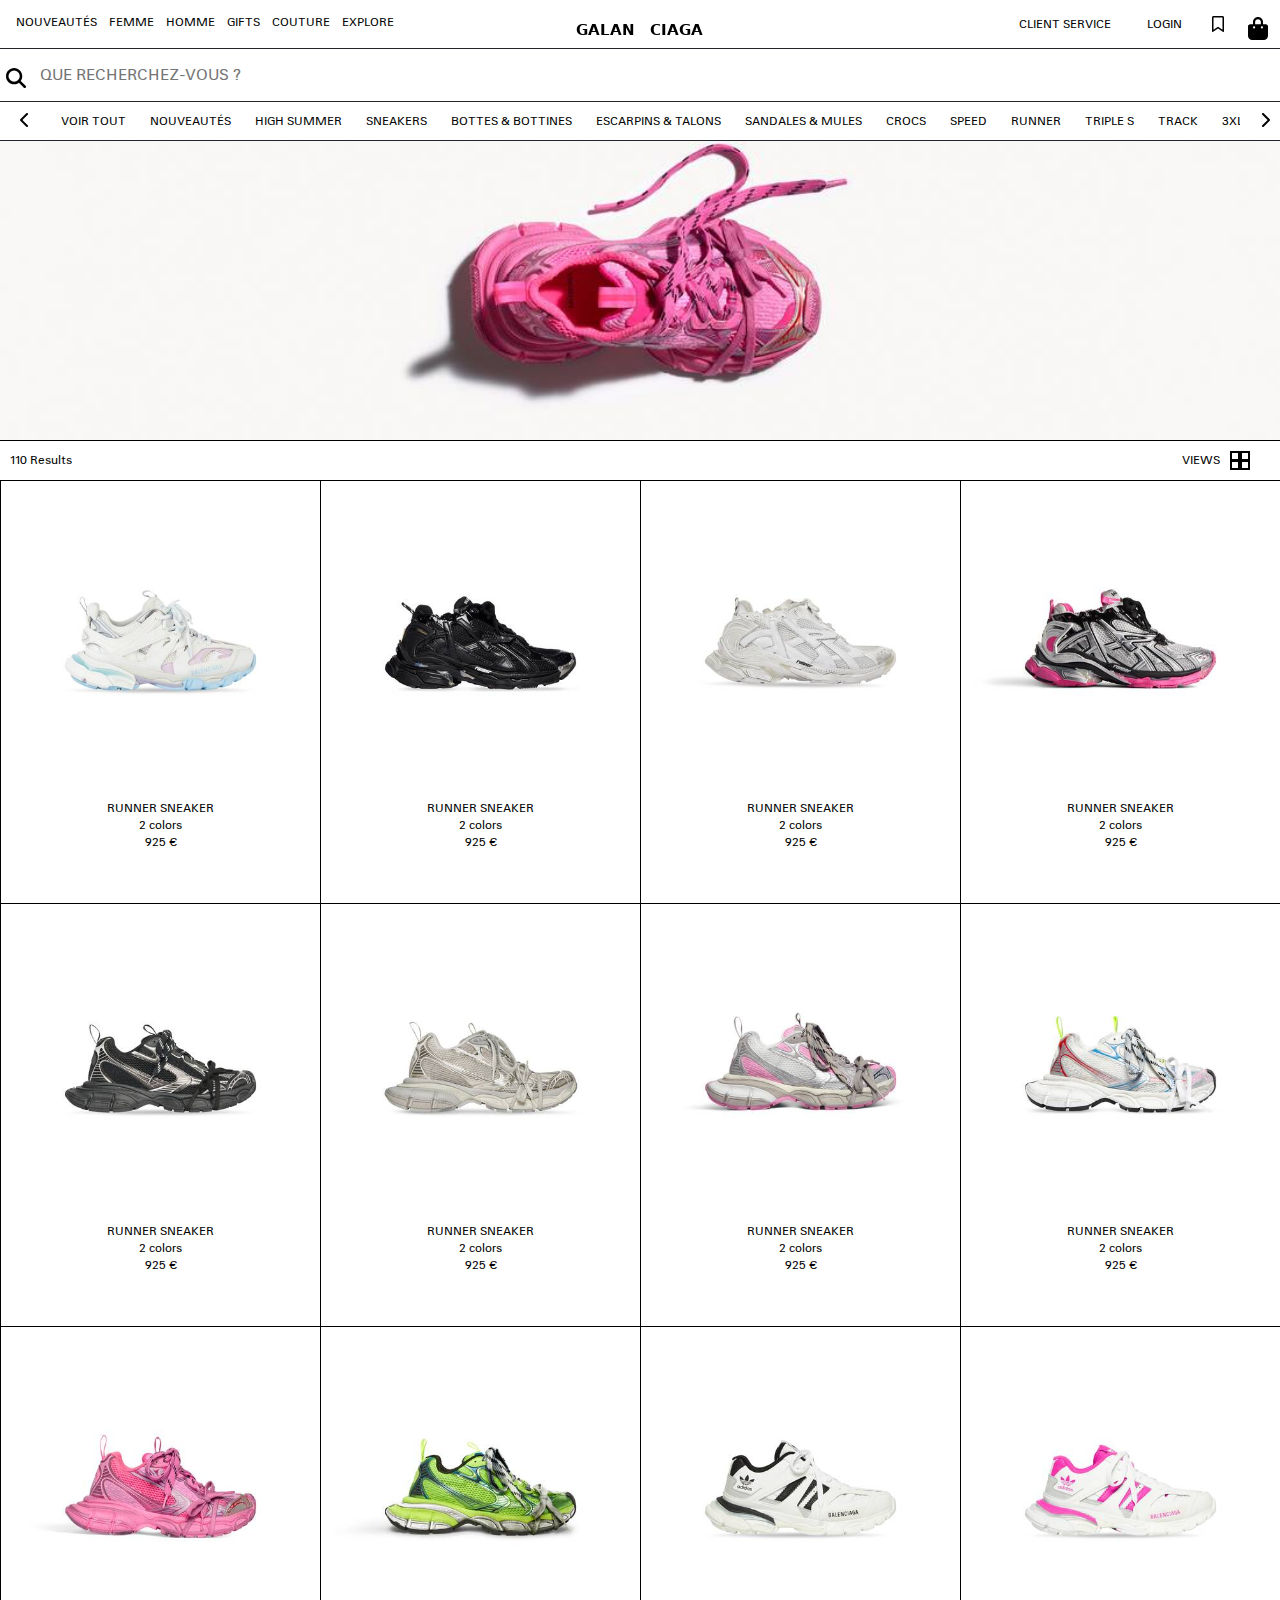
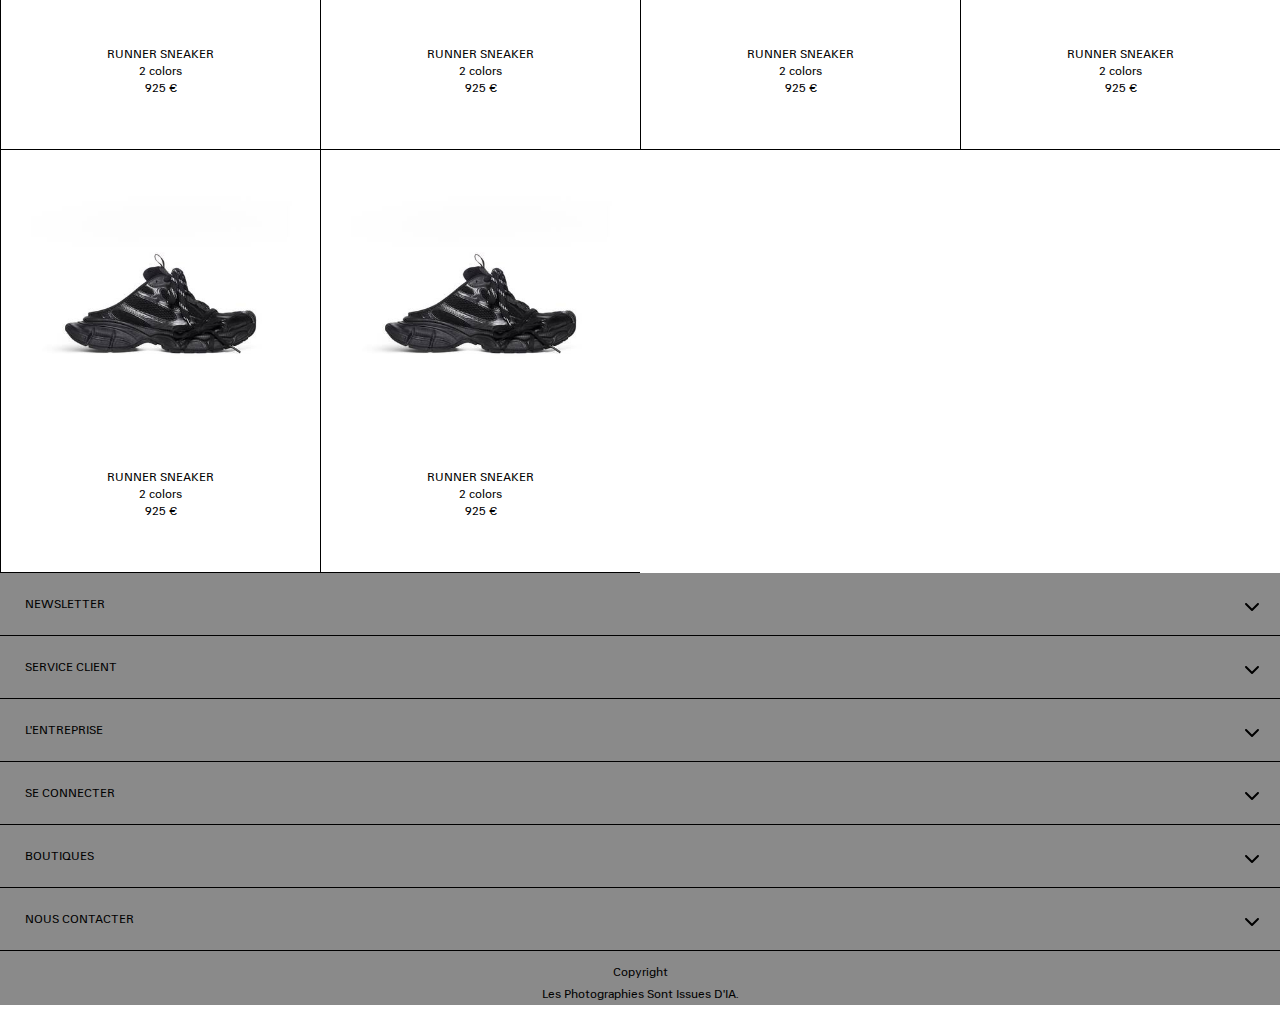
==== commit f1567163: "Exercice d'intégration d'un menu complex responsif et de son footer terminé. Navigation vers une pag" ====
--- a/sneakers.html
+++ b/sneakers.html
@@ -12,7 +12,9 @@
     <link rel="stylesheet" href="./assets/css/animations.css">
     <link rel="stylesheet" href="./assets/css/navigation_mobile.css">
     <link rel="stylesheet" href="./assets/css/sneakers_mobile.css">
+    <link rel="stylesheet" href="./assets/css/sneakers_ipad.css">
     <link rel="stylesheet" href="./assets/css/navigation_desktop.css">
+    <link rel="stylesheet" href="./assets/css/sneakers_desktop.css">
 </head>
 
 <body>
@@ -35,37 +37,37 @@
                     <ul>
                         <li class="level-1 choix1">
                             <p class="text-left chevron__right">
-                                <a href="#">Nouvel arrivage</a>
+                                <a href="./index.html">Nouvel arrivage</a>
                             </p>
                             <div class="main__bloc level-2 menu1 choix1 display__false">
                                 <ul class="bloc display__bloc-off">
                                     <li>
-                                        <a href="#">Nouveautés - femmes</a>
-                                    </li>
-                                    <li>
-                                        <a href="#">Nouveautés - hommes</a>
+                                        <a href="./index.html">Nouveautés - femmes</a>
+                                    </li>
+                                    <li>
+                                        <a href="./index.html">Nouveautés - hommes</a>
                                     </li>
                                     <li class="level-2 menu5 choix1">
-                                        <a class="chevron__down" href="#">Discover</a>
+                                        <a class="chevron__down" href="./index.html">Discover</a>
                                         <div class="level-3 menu3 choix3 display__false">
                                             <ul class="bloc display__blocup-off">
                                                 <li>
-                                                    <a href="#">Coats & Jackets</a>
-                                                </li>
-                                                <li>
-                                                    <a href="#">Sweatshirts & Hoodie</a>
-                                                </li>
-                                                <li>
-                                                    <a href="#">T-shirt</a>
-                                                </li>
-                                                <li>
-                                                    <a href="#">Knitwear</a>
-                                                </li>
-                                                <li>
-                                                    <a href="#">Tops & shirts</a>
-                                                </li>
-                                                <li>
-                                                    <a href="#">Dresses & Skirts</a>
+                                                    <a href="./index.html">Coats & Jackets</a>
+                                                </li>
+                                                <li>
+                                                    <a href="./index.html">Sweatshirts & Hoodie</a>
+                                                </li>
+                                                <li>
+                                                    <a href="./index.html">T-shirt</a>
+                                                </li>
+                                                <li>
+                                                    <a href="./index.html">Knitwear</a>
+                                                </li>
+                                                <li>
+                                                    <a href="./index.html">Tops & shirts</a>
+                                                </li>
+                                                <li>
+                                                    <a href="./index.html">Dresses & Skirts</a>
                                                 </li>
                                             </ul>
                                         </div>
@@ -80,117 +82,117 @@
                         <!-- ---------------------------------------------------------------------------------------------------------->
                         <li class="level-1 choix2">
                             <p class="text-left chevron__right ">
-                                <a href="#">femmes</a>
+                                <a href="./index.html">femmes</a>
                             </p>
                             <div class="main__bloc level-2  menu1 choix2 display__false">
                                 <ul class="bloc display__bloc-off">
                                     <li class="level-2 menu4 choix1">
-                                        <a class="chevron__down" href="#">Ready-to-wear</a>
+                                        <a class="chevron__down" href="./index.html">Ready-to-wear</a>
                                         <div class="level-3 menu4 choix1 display__false">
                                             <ul class="bloc display__blocup-off">
                                                 <li>
-                                                    <a href="#">Coats & Jackets</a>
-                                                </li>
-                                                <li>
-                                                    <a href="#">Sweatshirts & Hoodie</a>
-                                                </li>
-                                                <li>
-                                                    <a href="#">T-shirt</a>
-                                                </li>
-                                                <li>
-                                                    <a href="#">Knitwear</a>
-                                                </li>
-                                                <li>
-                                                    <a href="#">Tops & shirts</a>
-                                                </li>
-                                                <li>
-                                                    <a href="#">Dresses & Skirts</a>
+                                                    <a href="./index.html">Coats & Jackets</a>
+                                                </li>
+                                                <li>
+                                                    <a href="./index.html">Sweatshirts & Hoodie</a>
+                                                </li>
+                                                <li>
+                                                    <a href="./index.html">T-shirt</a>
+                                                </li>
+                                                <li>
+                                                    <a href="./index.html">Knitwear</a>
+                                                </li>
+                                                <li>
+                                                    <a href="./index.html">Tops & shirts</a>
+                                                </li>
+                                                <li>
+                                                    <a href="./index.html">Dresses & Skirts</a>
                                                 </li>
                                             </ul>
                                         </div>
                                     </li>
                                     <li class="level-2 menu4 choix2">
-                                        <a class="chevron__down" href="#">Shoes</a>
+                                        <a class="chevron__down" href="./index.html">Shoes</a>
                                         <div class="level-3 menu4 choix1 display__false">
                                             <ul class="bloc display__blocup-off">
                                                 <li>
-                                                    <a href="#">Sneakers</a>
-                                                </li>
-                                                <li>
-                                                    <a href="#">Boots & Ankle Boots</a>
-                                                </li>
-                                                <li>
-                                                    <a href="#">Pumps & Heels</a>
+                                                    <a href="./index.html">Sneakers</a>
+                                                </li>
+                                                <li>
+                                                    <a href="./index.html">Boots & Ankle Boots</a>
+                                                </li>
+                                                <li>
+                                                    <a href="./index.html">Pumps & Heels</a>
                                                 </li>
 
                                             </ul>
                                         </div>
                                     </li>
                                     <li class="level-2 menu4 choix3">
-                                        <a class="chevron__down" href="#">bags</a>
+                                        <a class="chevron__down" href="./index.html">bags</a>
                                         <div class="level-3 menu4 choix1 display__false">
                                             <ul class="bloc display__blocup-off">
                                                 <li>
-                                                    <a href="#">Handbag</a>
-                                                </li>
-                                                <li>
-                                                    <a href="#">Shoulder bags</a>
-                                                </li>
-                                                <li>
-                                                    <a href="#">mini bags</a>
-                                                </li>
-                                                <li>
-                                                    <a href="#">chain bags</a>
-                                                </li>
-                                                <li>
-                                                    <a href="#">tote bags</a>
+                                                    <a href="./index.html">Handbag</a>
+                                                </li>
+                                                <li>
+                                                    <a href="./index.html">Shoulder bags</a>
+                                                </li>
+                                                <li>
+                                                    <a href="./index.html">mini bags</a>
+                                                </li>
+                                                <li>
+                                                    <a href="./index.html">chain bags</a>
+                                                </li>
+                                                <li>
+                                                    <a href="./index.html">tote bags</a>
                                                 </li>
                                             </ul>
                                         </div>
                                     </li>
                                     <li class="level-2 menu4 choix4">
-                                        <a class="chevron__down" href="#">Small Leathers Goods</a>
+                                        <a class="chevron__down" href="./index.html">Small Leathers Goods</a>
                                         <div class="level-3 menu4 choix1 display__false">
                                             <ul class="bloc display__blocup-off">
                                                 <li>
-                                                    <a href="#">Wallet on chain</a>
-                                                </li>
-                                                <li>
-                                                    <a href="#">wallets</a>
-                                                </li>
-                                                <li>
-                                                    <a href="#">Card holders</a>
-                                                </li>
-                                                <li>
-                                                    <a href="#">Clutches & pouches</a>
+                                                    <a href="./index.html">Wallet on chain</a>
+                                                </li>
+                                                <li>
+                                                    <a href="./index.html">wallets</a>
+                                                </li>
+                                                <li>
+                                                    <a href="./index.html">Card holders</a>
+                                                </li>
+                                                <li>
+                                                    <a href="./index.html">Clutches & pouches</a>
                                                 </li>
                                             </ul>
                                         </div>
                                     </li>
                                     <li class="level-2 menu4 choix5">
-                                        <a class="chevron__down" href="#">Accessories</a>
+                                        <a class="chevron__down" href="./index.html">Accessories</a>
                                         <div class="level-3 menu4 choix1 display__false">
                                             <ul class="bloc display__blocup-off">
                                                 <li>
-                                                    <a href="#">Sunglasses</a>
-                                                </li>
-                                                <li>
-                                                    <a href="#">Belts</a>
-                                                </li>
-                                                <li>
-                                                    <a href="#">Scarves & Caps</a>
-                                                </li>
-                                                <li>
-                                                    <a href="#">Socks & Tights</a>
-                                                </li>
-                                                <li>
-                                                    <a href="#">Phone accessories & Keyrings</a>
-                                                </li>
-                                                <li>
-                                                    <a href="#">Hair accessories</a>
-                                                </li>
-                                                <li>
-                                                    <a href="#">Objects</a>
+                                                    <a href="./index.html">Sunglasses</a>
+                                                </li>
+                                                <li>
+                                                    <a href="./index.html">Belts</a>
+                                                </li>
+                                                <li>
+                                                    <a href="./index.html">Scarves & Caps</a>
+                                                </li>
+                                                <li>
+                                                    <a href="./index.html">Socks & Tights</a>
+                                                </li>
+                                                <li>
+                                                    <a href="./index.html">Phone accessories & Keyrings</a>
+                                                </li>
+                                                <li>
+                                                    <a href="./index.html">Hair accessories</a>
+                                                </li>
+                                                <li>
+                                                    <a href="./index.html">Objects</a>
                                                 </li>
                                             </ul>
                                         </div>
@@ -205,110 +207,110 @@
                         <!-- ---------------------------------------------------------------------------------------------------------->
                         <li class="level-1 choix3">
                             <p class="text-left chevron__right">
-                                <a href="#">Men</a>
+                                <a href="./index.html">Men</a>
                             </p>
                             <div class="main__bloc level-2 menu1 choix3 display__false">
                                 <ul class="bloc display__bloc-off">
                                     <li class="level-2 menu3 choix1">
-                                        <a class="chevron__down" href="#">Ready-to-wear</a>
+                                        <a class="chevron__down" href="./index.html">Ready-to-wear</a>
                                         <div class="level-3 menu5 choix1 display__false">
                                             <ul class="bloc display__blocup-off">
                                                 <li>
-                                                    <a href="#">Coats & Jackets</a>
-                                                </li>
-                                                <li>
-                                                    <a href="#">Sweatshirts & Hoodie</a>
-                                                </li>
-                                                <li>
-                                                    <a href="#">T-shirt</a>
-                                                </li>
-                                                <li>
-                                                    <a href="#">Knitwear</a>
-                                                </li>
-                                                <li>
-                                                    <a href="#">Tops & shirts</a>
-                                                </li>
-                                                <li>
-                                                    <a href="#">Pants</a>
+                                                    <a href="./index.html">Coats & Jackets</a>
+                                                </li>
+                                                <li>
+                                                    <a href="./index.html">Sweatshirts & Hoodie</a>
+                                                </li>
+                                                <li>
+                                                    <a href="./index.html">T-shirt</a>
+                                                </li>
+                                                <li>
+                                                    <a href="./index.html">Knitwear</a>
+                                                </li>
+                                                <li>
+                                                    <a href="./index.html">Tops & shirts</a>
+                                                </li>
+                                                <li>
+                                                    <a href="./index.html">Pants</a>
                                                 </li>
                                             </ul>
                                         </div>
                                     </li>
                                     <li class="level-2 menu3 choix2">
-                                        <a class="chevron__down" href="#">Shoes</a>
+                                        <a class="chevron__down" href="./index.html">Shoes</a>
                                         <div class="level-3 menu5 choix2 display__false">
                                             <ul class="bloc display__blocup-off">
                                                 <li>
-                                                    <a href="#">Sneakers</a>
-                                                </li>
-                                                <li>
-                                                    <a href="#">Boots & Derbies</a>
-                                                </li>
-                                                <li>
-                                                    <a href="#">Sandals & Mules</a>
+                                                    <a href="./index.html">Sneakers</a>
+                                                </li>
+                                                <li>
+                                                    <a href="./index.html">Boots & Derbies</a>
+                                                </li>
+                                                <li>
+                                                    <a href="./index.html">Sandals & Mules</a>
                                                 </li>
                                             </ul>
                                         </div>
                                     </li>
                                     <li class="level-2 menu3 choix3">
-                                        <a class="chevron__down" href="#">bags</a>
+                                        <a class="chevron__down" href="./index.html">bags</a>
                                         <div class="level-3 menu5 choix3 display__false">
                                             <ul class="bloc display__blocup-off">
                                                 <li>
-                                                    <a href="#">Bags & Totes</a>
-                                                </li>
-                                                <li>
-                                                    <a href="#">Backpacks</a>
-                                                </li>
-                                                <li>
-                                                    <a href="#">Beltbags</a>
-                                                </li>
-                                                <li>
-                                                    <a href="#">Crossbodies & Messengers</a>
+                                                    <a href="./index.html">Bags & Totes</a>
+                                                </li>
+                                                <li>
+                                                    <a href="./index.html">Backpacks</a>
+                                                </li>
+                                                <li>
+                                                    <a href="./index.html">Beltbags</a>
+                                                </li>
+                                                <li>
+                                                    <a href="./index.html">Crossbodies & Messengers</a>
                                                 </li>
                                             </ul>
                                         </div>
                                     </li>
                                     <li class="level-2 menu3 choix4">
-                                        <a class="chevron__down" href="#">Small Leathers Goods</a>
+                                        <a class="chevron__down" href="./index.html">Small Leathers Goods</a>
                                         <div class="level-3  menu5 choix4 display__false">
                                             <ul class="bloc display__blocup-off">
                                                 <li>
-                                                    <a href="#">Card holders</a>
-                                                </li>
-                                                <li>
-                                                    <a href="#">Cluthes & Pouches</a>
-                                                </li>
-                                                <li>
-                                                    <a href="#">Wallet</a>
+                                                    <a href="./index.html">Card holders</a>
+                                                </li>
+                                                <li>
+                                                    <a href="./index.html">Cluthes & Pouches</a>
+                                                </li>
+                                                <li>
+                                                    <a href="./index.html">Wallet</a>
                                                 </li>
                                             </ul>
                                         </div>
                                     </li>
                                     <li class="level-2 menu3 choix5">
-                                        <a class="chevron__down" href="#">Accessories</a>
+                                        <a class="chevron__down" href="./index.html">Accessories</a>
                                         <div class="level-3  menu5 choix5 display__false">
                                             <ul class="bloc display__blocup-off">
                                                 <li>
-                                                    <a href="#">Sunglasses</a>
-                                                </li>
-                                                <li>
-                                                    <a href="#">Belts</a>
-                                                </li>
-                                                <li>
-                                                    <a href="#">Scarves & Caps</a>
-                                                </li>
-                                                <li>
-                                                    <a href="#">Socks</a>
-                                                </li>
-                                                <li>
-                                                    <a href="#">Phone accessories & Keyrings</a>
-                                                </li>
-                                                <li>
-                                                    <a href="#">Home wear</a>
-                                                </li>
-                                                <li>
-                                                    <a href="#">Objects</a>
+                                                    <a href="./index.html">Sunglasses</a>
+                                                </li>
+                                                <li>
+                                                    <a href="./index.html">Belts</a>
+                                                </li>
+                                                <li>
+                                                    <a href="./index.html">Scarves & Caps</a>
+                                                </li>
+                                                <li>
+                                                    <a href="./index.html">Socks</a>
+                                                </li>
+                                                <li>
+                                                    <a href="./index.html">Phone accessories & Keyrings</a>
+                                                </li>
+                                                <li>
+                                                    <a href="./index.html">Home wear</a>
+                                                </li>
+                                                <li>
+                                                    <a href="./index.html">Objects</a>
                                                 </li>
                                             </ul>
                                         </div>
@@ -323,24 +325,24 @@
                         <!-- ---------------------------------------------------------------------------------------------------------->
                         <li class="level-1 choix4">
                             <p class="text-left chevron__right">
-                                <a href="#">Gifts</a>
+                                <a href="./index.html">Gifts</a>
                             </p>
                             <div class="main__bloc level-2 menu1 choix4  display__false">
                                 <ul class="bloc display__bloc-off">
                                     <li>
-                                        <a href="#">View All</a>
-                                    </li>
-                                    <li>
-                                        <a href="#">Personalization</a>
-                                    </li>
-                                    <li>
-                                        <a href="#">For femmes</a>
-                                    </li>
-                                    <li>
-                                        <a href="#">For men</a>
-                                    </li>
-                                    <li>
-                                        <a href="#">objects</a>
+                                        <a href="./index.html">View All</a>
+                                    </li>
+                                    <li>
+                                        <a href="./index.html">Personalization</a>
+                                    </li>
+                                    <li>
+                                        <a href="./index.html">For femmes</a>
+                                    </li>
+                                    <li>
+                                        <a href="./index.html">For men</a>
+                                    </li>
+                                    <li>
+                                        <a href="./index.html">objects</a>
                                     </li>
                                     <!-- ---------------------------------------------------------------------------------------------------------->
                                     <!-- ---------------------------------------------------------------------------------------------------------->
@@ -351,7 +353,7 @@
                         </li>
                         <li class="level-1 choix5">
                             <p class="text-left">
-                                <a href="#">couture</a>
+                                <a href="./index.html">couture</a>
                             </p>
                         </li>
                         <!-- ---------------------------------------------------------------------------------------------------------->
@@ -361,95 +363,95 @@
                         <!-- ---------------------------------------------------------------------------------------------------------->
                         <li class="level-1 choix6">
                             <p class="text-left chevron__right">
-                                <a href="#">Explore</a>
+                                <a href="./index.html">Explore</a>
                             </p>
                             <div class="main__bloc level-2 menu1 choix6 display__false">
                                 <ul class="bloc display__bloc-off">
                                     <li class="level-2 menu2 choix1">
-                                        <a class="chevron__down" href="#">Special Projects</a>
+                                        <a class="chevron__down" href="./index.html">Special Projects</a>
                                         <div class="level-3 menu6 choix1 display__false">
                                             <ul class="bloc display__blocup-off">
                                                 <li>
-                                                    <a href="#">Balenciaga Brand Ambassadors</a>
-                                                </li>
-                                                <li>
-                                                    <a href="#">Winter 23 Campaign</a>
-                                                </li>
-                                                <li>
-                                                    <a href="#">Fall 23 Campaign</a>
-                                                </li>
-                                                <li>
-                                                    <a href="#">Summer 23 Campaign</a>
-                                                </li>
-                                                <li>
-                                                    <a href="#">Balanciaga Garde-Rode 23 Campaign</a>
+                                                    <a href="./index.html">Balenciaga Brand Ambassadors</a>
+                                                </li>
+                                                <li>
+                                                    <a href="./index.html">Winter 23 Campaign</a>
+                                                </li>
+                                                <li>
+                                                    <a href="./index.html">Fall 23 Campaign</a>
+                                                </li>
+                                                <li>
+                                                    <a href="./index.html">Summer 23 Campaign</a>
+                                                </li>
+                                                <li>
+                                                    <a href="./index.html">Balanciaga Garde-Rode 23 Campaign</a>
                                                 </li>
                                             </ul>
                                         </div>
                                     </li>
                                     <li class="level-2 menu2 choix2">
-                                        <a class="chevron__down" href="#">Heritage</a>
+                                        <a class="chevron__down" href="./index.html">Heritage</a>
                                         <div class="level-3 menu6 choix2 display__false">
                                             <ul class="bloc display__blocup-off">
                                                 <li>
-                                                    <a href="#">Maison</a>
-                                                </li>
-                                                <li>
-                                                    <a href="#">Cristobal</a>
-                                                </li>
-                                                <li>
-                                                    <a href="#">George V</a>
+                                                    <a href="./index.html">Maison</a>
+                                                </li>
+                                                <li>
+                                                    <a href="./index.html">Cristobal</a>
+                                                </li>
+                                                <li>
+                                                    <a href="./index.html">George V</a>
                                                 </li>
                                             </ul>
                                         </div>
                                     </li>
                                     <li class="level-2 menu2 choix3">
-                                        <a class="chevron__down" href="#">Collections</a>
+                                        <a class="chevron__down" href="./index.html">Collections</a>
                                         <div class="level-3 menu6 choix3 display__false">
                                             <ul class="bloc display__blocup-off">
                                                 <li>
-                                                    <a href="#">Spring 24</a>
-                                                </li>
-                                                <li>
-                                                    <a href="#">Winter 23</a>
-                                                </li>
-                                                <li>
-                                                    <a href="#">Fall 23</a>
-                                                </li>
-                                                <li>
-                                                    <a href="#">Spring 23</a>
-                                                </li>
-                                                <li>
-                                                    <a href="#">Winter 22</a>
-                                                </li>
-                                                <li>
-                                                    <a href="#">Fall 22</a>
+                                                    <a href="./index.html">Spring 24</a>
+                                                </li>
+                                                <li>
+                                                    <a href="./index.html">Winter 23</a>
+                                                </li>
+                                                <li>
+                                                    <a href="./index.html">Fall 23</a>
+                                                </li>
+                                                <li>
+                                                    <a href="./index.html">Spring 23</a>
+                                                </li>
+                                                <li>
+                                                    <a href="./index.html">Winter 22</a>
+                                                </li>
+                                                <li>
+                                                    <a href="./index.html">Fall 22</a>
                                                 </li>
                                             </ul>
                                         </div>
                                     </li>
                                     <li class="level-2 menu2 choix4">
-                                        <a class="chevron__down" href="#">Our Commitments</a>
+                                        <a class="chevron__down" href="./index.html">Our Commitments</a>
 
                                         <div class="level-3 menu6 choix4 display__false">
                                             <ul class="bloc display__blocup-off">
                                                 <li>
-                                                    <a href="#">National Children's Alliance</a>
-                                                </li>
-                                                <li>
-                                                    <a href="#">World Food Programme</a>
-                                                </li>
-                                                <li>
-                                                    <a href="#">Sustainability</a>
-                                                </li>
-                                                <li>
-                                                    <a href="#">Re-sell Program</a>
-                                                </li>
-                                                <li>
-                                                    <a href="#">Pride</a>
-                                                </li>
-                                                <li>
-                                                    <a href="#">earth day</a>
+                                                    <a href="./index.html">National Children's Alliance</a>
+                                                </li>
+                                                <li>
+                                                    <a href="./index.html">World Food Programme</a>
+                                                </li>
+                                                <li>
+                                                    <a href="./index.html">Sustainability</a>
+                                                </li>
+                                                <li>
+                                                    <a href="./index.html">Re-sell Program</a>
+                                                </li>
+                                                <li>
+                                                    <a href="./index.html">Pride</a>
+                                                </li>
+                                                <li>
+                                                    <a href="./index.html">earth day</a>
                                                 </li>
                                             </ul>
                                         </div>
@@ -502,7 +504,7 @@
                 <div class="desktopmenu__container">
                     <ul>
                         <li class="link">
-                            <a href="#">Nouveautés</a>
+                            <a href="./index.html">Nouveautés</a>
                             <div class="big-bloc nouveaute__container big-bloc__off">
                                 <ul class="bloc_col1">
                                     <li>
@@ -585,7 +587,7 @@
                             </div>
                         </li>
                         <li class="link">
-                            <a href="#">femme</a>
+                            <a href="./index.html">femme</a>
                             <div class="big-bloc nouveaute__container big-bloc__off">
                                 <ul class="bloc_col1">
                                     <li>
@@ -726,7 +728,7 @@
                             </div>
                         </li>
                         <li class="link">
-                            <a href="#">homme</a>
+                            <a href="./index.html">homme</a>
                             <div class="big-bloc nouveaute__container big-bloc__off">
                                 <ul class="bloc_col1">
                                     <li>
@@ -871,7 +873,7 @@
                             </div>
                         </li>
                         <li class="link">
-                            <a href="#">gifts</a>
+                            <a href="./index.html">gifts</a>
                             <div class="big-bloc nouveaute__container big-bloc__off">
                                 <ul class="bloc_col1">
                                     <li>
@@ -946,10 +948,10 @@
                             </div>
                         </li>
                         <li class="link">
-                            <a href="#">couture</a>
+                            <a href="./index.html">couture</a>
                         </li>
                         <li class="link">
-                            <a href="#">explore</a>
+                            <a href="./index.html">explore</a>
                         </li>
                     </ul>
                 </div>
@@ -989,149 +991,538 @@
                 <input type="search" placeholder="QUE RECHERCHEZ-VOUS ?">
             </div>
         </div>
+        <div class="button__prev"></div>
+        <div class="button__next"></div>
         <div class="head__container-bloc3  my-0 py-2 border-bottom border-dark border-1">
             <ul class="bloc3__menu ms-4 text-center">
                 <li class="p-2 ms-5">
-                    <a href="#">
+                    <a href="./index.html">
                         voir tout
                     </a>
                 </li>
                 <li class="p-2">
-                    <a href="#">
-                       nouveautés
+                    <a href="./index.html">
+                        nouveautés
                     </a>
                 </li>
                 <li class="p-2">
-                    <a href="#">
-                       high summer
+                    <a href="./index.html">
+                        high summer
                     </a>
                 </li>
                 <li class="p-2">
-                    <a href="#">
-                       sneakers
+                    <a href="./index.html">
+                        sneakers
                     </a>
                 </li>
                 <li class="p-2">
-                    <a href="#">
-                       bottes & bottines
+                    <a href="./index.html">
+                        bottes & bottines
                     </a>
                 </li>
                 <li class="p-2">
-                    <a href="#">
-                       escarpins & talons
+                    <a href="./index.html">
+                        escarpins & talons
                     </a>
                 </li>
                 <li class="p-2">
-                    <a href="#">
-                       sandales & mules
+                    <a href="./index.html">
+                        sandales & mules
                     </a>
                 </li>
                 <li class="p-2">
-                    <a href="#">
-                       crocs
+                    <a href="./index.html">
+                        crocs
                     </a>
                 </li>
                 <li class="p-2">
-                    <a href="#">
-                       speed
+                    <a href="./index.html">
+                        speed
                     </a>
                 </li>
                 <li class="p-2">
-                    <a href="#">
-                       runner
+                    <a href="./index.html">
+                        runner
                     </a>
                 </li>
                 <li class="p-2">
-                    <a href="#">
-                       triple s
+                    <a href="./index.html">
+                        triple s
                     </a>
                 </li>
                 <li class="p-2">
-                    <a href="#">
-                       track
+                    <a href="./index.html">
+                        track
                     </a>
                 </li>
                 <li class="p-2">
-                    <a href="#">
-                       3XL
+                    <a href="./index.html">
+                        3XL
                     </a>
                 </li>
             </ul>
         </div>
+
     </head>
     <main>
 
-        <section class="section1">
-            <div class="image image1"></div>
-           
+        <section>
+            <div class="sneaker_top"></div>
+
+            <div class="sneaker__bar-container">
+                <div class="sneaker__results">
+                    <p>
+                        110 Results
+                    </p>
+                </div>
+                <div class="right__part">
+                    <p>Views</p>
+
+                    <div class="grid__container">
+                        <div class="case1"></div>
+                        <div class="case2"></div>
+                        <div class="case3"></div>
+                        <div class="case4"></div>
+                    </div>
+                </div>
+            </div>
+
+
+            <div class="gallery__container">
+
+                <div class="item__container">
+                    <div class="item__container-image">
+                        <img src="./assets/img/sneakers/Thumbnail-542436W3AC49045_F.jpg" alt="">
+                    </div>
+                    <h3>RUNNER SNEAKER</h3>
+                    <p>2 colors</p>
+                    <p>925 €</p>
+
+                    <div class="hover__container">
+                        <ul>
+                            <li>34</li>
+                            <li>35</li>
+                            <li>36</li>
+                            <li>37</li>
+                            <li>38</li>
+                            <li>39</li>
+                            <li>40</li>
+                            <li>41</li>
+                            <li>42</li>
+                        </ul>
+                        <div class="colors__container">
+                            <div class="color1">
+
+                            </div>
+                            <div class="color2">
+
+                            </div>
+                        </div>
+                    </div>
+                </div>
+                <div class="item__container">
+                    <div class="item__container-image">
+                        <img src="./assets/img/sneakers/Thumbnail-677402W3RB11000_X.jpg" alt="">
+                    </div>
+                    <h3>RUNNER SNEAKER</h3>
+                    <p>2 colors</p>
+                    <p>925 €</p>
+                    <div class="hover__container">
+                        <ul>
+                            <li>34</li>
+                            <li>35</li>
+                            <li>36</li>
+                            <li>37</li>
+                            <li>38</li>
+                            <li>39</li>
+                            <li>40</li>
+                            <li>41</li>
+                            <li>42</li>
+                        </ul>
+                        <div class="colors__container">
+                            <div class="color1">
+
+                            </div>
+                            <div class="color2">
+
+                            </div>
+                        </div>
+                    </div>
+                </div>
+                <div class="item__container">
+                    <div class="item__container-image">
+                        <img src="./assets/img/sneakers/Thumbnail-677402W3RB19000_X.jpg" alt="">
+                    </div>
+                    <h3>RUNNER SNEAKER</h3>
+                    <p>2 colors</p>
+                    <p>925 €</p>
+                     <div class="hover__container">
+                        <ul>
+                            <li>34</li>
+                            <li>35</li>
+                            <li>36</li>
+                            <li>37</li>
+                            <li>38</li>
+                            <li>39</li>
+                            <li>40</li>
+                            <li>41</li>
+                            <li>42</li>
+                        </ul>
+                        <div class="colors__container">
+                            <div class="color1">
+
+                            </div>
+                            <div class="color2">
+
+                            </div>
+                        </div>
+                    </div>
+                </div>
+                <div class="item__container">
+                    <div class="item__container-image">
+                        <img src="./assets/img/sneakers/Thumbnail-677402W3RBW9155_X.jpg" alt="">
+                    </div>
+                    <h3>RUNNER SNEAKER</h3>
+                    <p>2 colors</p>
+                    <p>925 €</p>
+                     <div class="hover__container">
+                        <ul>
+                            <li>34</li>
+                            <li>35</li>
+                            <li>36</li>
+                            <li>37</li>
+                            <li>38</li>
+                            <li>39</li>
+                            <li>40</li>
+                            <li>41</li>
+                            <li>42</li>
+                        </ul>
+                        <div class="colors__container">
+                            <div class="color1">
+
+                            </div>
+                            <div class="color2">
+
+                            </div>
+                        </div>
+                    </div>
+                </div>
+                <div class="item__container">
+                    <div class="item__container-image">
+                        <img src="./assets/img/sneakers/Thumbnail-734731W3XL11090_X.jpg" alt="">
+                    </div>
+                    <h3>RUNNER SNEAKER</h3>
+                    <p>2 colors</p>
+                    <p>925 €</p>
+                     <div class="hover__container">
+                        <ul>
+                            <li>34</li>
+                            <li>35</li>
+                            <li>36</li>
+                            <li>37</li>
+                            <li>38</li>
+                            <li>39</li>
+                            <li>40</li>
+                            <li>41</li>
+                            <li>42</li>
+                        </ul>
+                        <div class="colors__container">
+                            <div class="color1">
+
+                            </div>
+                            <div class="color2">
+
+                            </div>
+                        </div>
+                    </div>
+                </div>
+                <div class="item__container">
+                    <div class="item__container-image">
+                        <img src="./assets/img/sneakers/Thumbnail-734731W3XL49191_F.jpg" alt="">
+                    </div>
+                    <h3>RUNNER SNEAKER</h3>
+                    <p>2 colors</p>
+                    <p>925 €</p>
+                     <div class="hover__container">
+                        <ul>
+                            <li>34</li>
+                            <li>35</li>
+                            <li>36</li>
+                            <li>37</li>
+                            <li>38</li>
+                            <li>39</li>
+                            <li>40</li>
+                            <li>41</li>
+                            <li>42</li>
+                        </ul>
+                        <div class="colors__container">
+                            <div class="color1">
+
+                            </div>
+                            <div class="color2">
+
+                            </div>
+                        </div>
+                    </div>
+                </div>
+                <div class="item__container">
+                    <div class="item__container-image">
+                        <img src="./assets/img/sneakers/Thumbnail-734731W3XL59050_F.jpg" alt="">
+                    </div>
+                    <h3>RUNNER SNEAKER</h3>
+                    <p>2 colors</p>
+                    <p>925 €</p>
+                     <div class="hover__container">
+                        <ul>
+                            <li>34</li>
+                            <li>35</li>
+                            <li>36</li>
+                            <li>37</li>
+                            <li>38</li>
+                            <li>39</li>
+                            <li>40</li>
+                            <li>41</li>
+                            <li>42</li>
+                        </ul>
+                        <div class="colors__container">
+                            <div class="color1">
+
+                            </div>
+                            <div class="color2">
+
+                            </div>
+                        </div>
+                    </div>
+                </div>
+                <div class="item__container">
+                    <div class="item__container-image">
+                        <img src="./assets/img/sneakers/Thumbnail-734731W3XL59645_X.jpg" alt="">
+                    </div>
+                    <h3>RUNNER SNEAKER</h3>
+                    <p>2 colors</p>
+                    <p>925 €</p>
+                     <div class="hover__container">
+                        <ul>
+                            <li>34</li>
+                            <li>35</li>
+                            <li>36</li>
+                            <li>37</li>
+                            <li>38</li>
+                            <li>39</li>
+                            <li>40</li>
+                            <li>41</li>
+                            <li>42</li>
+                        </ul>
+                        <div class="colors__container">
+                            <div class="color1">
+
+                            </div>
+                            <div class="color2">
+
+                            </div>
+                        </div>
+                    </div>
+                </div>
+                <div class="item__container">
+                    <div class="item__container-image">
+                        <img src="./assets/img/sneakers/Thumbnail-734731W3XL65050_X.jpg" alt="">
+                    </div>
+                    <h3>RUNNER SNEAKER</h3>
+                    <p>2 colors</p>
+                    <p>925 €</p>
+                     <div class="hover__container">
+                        <ul>
+                            <li>34</li>
+                            <li>35</li>
+                            <li>36</li>
+                            <li>37</li>
+                            <li>38</li>
+                            <li>39</li>
+                            <li>40</li>
+                            <li>41</li>
+                            <li>42</li>
+                        </ul>
+                        <div class="colors__container">
+                            <div class="color1">
+
+                            </div>
+                            <div class="color2">
+
+                            </div>
+                        </div>
+                    </div>
+                </div>
+                <div class="item__container">
+                    <div class="item__container-image">
+                        <img src="./assets/img/sneakers/Thumbnail-734731W3XL67019_X.jpg" alt="">
+                    </div>
+                    <h3>RUNNER SNEAKER</h3>
+                    <p>2 colors</p>
+                    <p>925 €</p>
+                     <div class="hover__container">
+                        <ul>
+                            <li>34</li>
+                            <li>35</li>
+                            <li>36</li>
+                            <li>37</li>
+                            <li>38</li>
+                            <li>39</li>
+                            <li>40</li>
+                            <li>41</li>
+                            <li>42</li>
+                        </ul>
+                        <div class="colors__container">
+                            <div class="color1">
+
+                            </div>
+                            <div class="color2">
+
+                            </div>
+                        </div>
+                    </div>
+                </div>
+                <div class="item__container">
+                    <div class="item__container-image">
+                        <img src="./assets/img/sneakers/Thumbnail-741106W3CZ19010_F.jpg" alt="">
+                    </div>
+                    <h3>RUNNER SNEAKER</h3>
+                    <p>2 colors</p>
+                    <p>925 €</p>
+                     <div class="hover__container">
+                        <ul>
+                            <li>34</li>
+                            <li>35</li>
+                            <li>36</li>
+                            <li>37</li>
+                            <li>38</li>
+                            <li>39</li>
+                            <li>40</li>
+                            <li>41</li>
+                            <li>42</li>
+                        </ul>
+                        <div class="colors__container">
+                            <div class="color1">
+
+                            </div>
+                            <div class="color2">
+
+                            </div>
+                        </div>
+                    </div>
+                </div>
+                <div class="item__container">
+                    <div class="item__container-image">
+                        <img src="./assets/img/sneakers/Thumbnail-741106W3CZ19050_X.jpg" alt="">
+                    </div>
+                    <h3>RUNNER SNEAKER</h3>
+                    <p>2 colors</p>
+                    <p>925 €</p>
+                     <div class="hover__container">
+                        <ul>
+                            <li>34</li>
+                            <li>35</li>
+                            <li>36</li>
+                            <li>37</li>
+                            <li>38</li>
+                            <li>39</li>
+                            <li>40</li>
+                            <li>41</li>
+                            <li>42</li>
+                        </ul>
+                        <div class="colors__container">
+                            <div class="color1">
+
+                            </div>
+                            <div class="color2">
+
+                            </div>
+                        </div>
+                    </div>
+                </div>
+                <div class="item__container">
+                    <div class="item__container-image">
+                        <img src="./assets/img/sneakers/Thumbnail-742682W3XL11010_X.jpg" alt="">
+                    </div>
+                    <h3>RUNNER SNEAKER</h3>
+                    <p>2 colors</p>
+                    <p>925 €</p>
+                     <div class="hover__container">
+                        <ul>
+                            <li>34</li>
+                            <li>35</li>
+                            <li>36</li>
+                            <li>37</li>
+                            <li>38</li>
+                            <li>39</li>
+                            <li>40</li>
+                            <li>41</li>
+                            <li>42</li>
+                        </ul>
+                        <div class="colors__container">
+                            <div class="color1">
+
+                            </div>
+                            <div class="color2">
+
+                            </div>
+                        </div>
+                    </div>
+                </div>
+                <div class="item__container">
+                    <div class="item__container-image">
+                        <img src="./assets/img/sneakers/Thumbnail-742682W3XL11010_X.jpg" alt="">
+                    </div>
+                    <h3>RUNNER SNEAKER</h3>
+                    <p>2 colors</p>
+                    <p>925 €</p>
+                     <div class="hover__container">
+                        <ul>
+                            <li>34</li>
+                            <li>35</li>
+                            <li>36</li>
+                            <li>37</li>
+                            <li>38</li>
+                            <li>39</li>
+                            <li>40</li>
+                            <li>41</li>
+                            <li>42</li>
+                        </ul>
+                        <div class="colors__container">
+                            <div class="color1">
+
+                            </div>
+                            <div class="color2">
+
+                            </div>
+                        </div>
+                    </div>
+                </div>
+
+
+
+
+
+
+
+            </div>
+
+
+
         </section>
-        <section class="section2">
-            <div class="image image2"></div>
-        </section>
-        <section class="section3">
-            <div class="image image3"></div>
-            <div class="section__container-bottom">
-                <h2>NOUVEL ARRIVAGE</h2>
-                <div class="button__container">
-                    <div class="button__text">
-                        <a href="#">
-                            <p>Pour homme</p>
-                        </a>
-                        <a href="#">
-                            <p>Pour homme</p>
-                        </a>
-                    </div>
-                </div>
-            </div>
-        </section>
-        <section class="section4">
-            <div class="image image4"></div>
-            <div class="section__container-bottom">
-                <h2>CRUSH SLING BAG</h2>
-                <div class="button__container">
-                    <div class="button__text">
-                        <a href="#">
-                            <p>acheter maintenant</p>
-                        </a>
-                        <a href="#">
-                            <p>acheter maintenant</p>
-                        </a>
-                    </div>
-                </div>
-            </div>
-        </section>
-        <section class="section5">
-            <div class="image image5"></div>
-            <div class="section__container-bottom">
-                <h2>Hourglass XS hand bag</h2>
-                <div class="button__container">
-                    <div class="button__text">
-                        <a href="#">
-                            <p>pour femme</p>
-                        </a>
-                        <a href="#">
-                            <p>pour femme</p>
-                        </a>
-                    </div>
-                </div>
-            </div>
-        </section>
-        <section class="section6">
-            <div class="image image6"></div>
-            <div class="section__container-bottom">
-                <h2>NOUVEL ARRIVAGE</h2>
-                <div class="button__container">
-                    <div class="button__text">
-                        <a href="#">
-                            <p>pour femme</p>
-                        </a>
-                        <a href="#">
-                            <p>pour femme</p>
-                        </a>
-                    </div>
-                </div>
-            </div>
-        </section>
+
+
+
+
+
+
+
+
+
+
+
+
+
+
     </main>
 
 
@@ -1144,7 +1535,7 @@
                 <span>Newsletter</span>
                 <div class="hide"></div>
                 <ul class="footer_level2 display__swingfalse">
-                    <li><a href="#">S'inscrire à notre newsletter</a></li>
+                    <li><a href="./index.html">S'inscrire à notre newsletter</a></li>
                 </ul>
             </li>
         </ul>
@@ -1152,12 +1543,12 @@
             <li class="footer_link"><span>Service Client</span>
                 <div class="hide">
                     <ul class="footer_level2 display__swingfalse">
-                        <li><a href="#">Suivre votre commande</a></li>
-                        <li><a href="#">Retours</a></li>
-                        <li><a href="#">Livraison</a></li>
-                        <li><a href="#">Paiement</a></li>
-                        <li><a href="#">FAQ</a></li>
-                        <li><a href="#">Re-sell Programm</a></li>
+                        <li><a href="./index.html">Suivre votre commande</a></li>
+                        <li><a href="./index.html">Retours</a></li>
+                        <li><a href="./index.html">Livraison</a></li>
+                        <li><a href="./index.html">Paiement</a></li>
+                        <li><a href="./index.html">FAQ</a></li>
+                        <li><a href="./index.html">Re-sell Programm</a></li>
 
                     </ul>
                 </div>
@@ -1167,12 +1558,12 @@
             <li class="footer_link"><span>L'entreprise</span>
                 <div class="hide">
                     <ul class="footer_level2  display__swingfalse">
-                        <li><a href="#">Carrières</a></li>
-                        <li><a href="#">Carrières - Design</a></li>
-                        <li><a href="#">Mentions Légales</a></li>
-                        <li><a href="#">Politique de Confidantialité</a></li>
-                        <li><a href="#">Paramètre des Cookies</a></li>
-                        <li><a href="#">Wolrd Food Programme</a></li>
+                        <li><a href="./index.html">Carrières</a></li>
+                        <li><a href="./index.html">Carrières - Design</a></li>
+                        <li><a href="./index.html">Mentions Légales</a></li>
+                        <li><a href="./index.html">Politique de Confidantialité</a></li>
+                        <li><a href="./index.html">Paramètre des Cookies</a></li>
+                        <li><a href="./index.html">Wolrd Food Programme</a></li>
                     </ul>
                 </div>
             </li>
@@ -1181,10 +1572,10 @@
             <li class="footer_link"><span>Se connecter</span>
                 <div class="hide">
                     <ul class="footer_level2  display__swingfalse">
-                        <li><a href="#">Facebook</a></li>
-                        <li><a href="#">Instagram</a></li>
-                        <li><a href="#">Tiktok</a></li>
-                        <li><a href="#">Spotify</a></li>
+                        <li><a href="./index.html">Facebook</a></li>
+                        <li><a href="./index.html">Instagram</a></li>
+                        <li><a href="./index.html">Tiktok</a></li>
+                        <li><a href="./index.html">Spotify</a></li>
                     </ul>
                 </div>
             </li>
@@ -1193,9 +1584,9 @@
             <li class="footer_link"><span>Boutiques</span>
                 <div class="hide">
                     <ul class="footer_level2  display__swingfalse">
-                        <li><a href="#">Trouver une boutique à proximité</a></li>
-                        <li><a href="#">Pays / Région : France</a></li>
-                        <li><a href="#">Langue : Français</a></li>
+                        <li><a href="./index.html">Trouver une boutique à proximité</a></li>
+                        <li><a href="./index.html">Pays / Région : France</a></li>
+                        <li><a href="./index.html">Langue : Français</a></li>
                     </ul>
                 </div>
             </li>
@@ -1205,7 +1596,7 @@
                 <div class="hide">
                     <ul class="footer_level2  display__swingfalse">
                         <li><span>
-                            Nos Conseillers vous répondront du lundi au samedi de 9h30 à 19h00.</span></li>
+                                Nos Conseillers vous répondront du lundi au samedi de 9h30 à 19h00.</span></li>
                         <li>LIVE CHAT
                             <p>
                                 Nos conseillers sont actuellement indisponibles
@@ -1238,7 +1629,7 @@
         </div>
     </footer>
 
-
+    <script src="./assets/js/sneakers_mobile.js"></script>
     <script src="./assets/js/navigation_mobile.js"></script>
     <script src="./assets/js/navigation_desktop.js"></script>
     <script src="./assets/js/footer_mobile.js"></script>
--- a/assets/css/navigation_mobile.css
+++ b/assets/css/navigation_mobile.css
@@ -40,6 +40,7 @@
     padding :2px;
     width: 100vw; 
     height: fit-content;
+    z-index: 2;
 }
 
 .menu__on {
--- a/assets/css/sneakers_mobile.css
+++ b/assets/css/sneakers_mobile.css
@@ -1,21 +1,25 @@
 .bloc3__menu {
     position: relative;
-    z-index: -2;
+    left: 0px;
+    z-index: 0;
 }
 
-.bloc3__menu::before {
+.head__container-bloc3::before {
     content: url('../svg/left-arrow.svg');
     position: absolute;
-    left: 0;
-    top: 4px;
+    left: 0px;
+    top: 112px;
     padding-right: 20px;
+    padding-left: 20px;
+    z-index: 1;
     background: linear-gradient(90deg,#fff 66%,hsla(0,0%,100%,0));
+    
 }
-.bloc3__menu::after {
+.head__container-bloc3::after {
     content: url('../svg/right-arrow.svg');
     position: absolute;
-    right: -44px;
-    top: 4px;
+    right: -30px;
+    top: 112px;
     padding-left: 20px;
     padding-right: 40px;
     background: linear-gradient(90deg,#fff 66%,hsla(0,0%,100%,0));
@@ -23,4 +27,142 @@
 
 .bloc3__menu  li a {
     white-space: nowrap;
+}
+
+.button__prev {
+    position: absolute;
+    height: 40px;
+    width: 30px;
+    background-color: rgba(0, 0, 255, 0);
+    z-index: 2;
+}
+
+.button__next {
+    position: absolute;
+    height: 40px;
+    width: 30px;
+    right: 0;
+    background-color: rgba(0, 0, 255, 0);
+    z-index: 2
+}
+
+
+/* 
+.sneaker_top img{
+    position: static;
+    width: 100vw;
+    height: auto;
+}
+ */
+ .sneaker_top {
+    background-image: url("../img/sneakers/Medium-_0002_230317_35_3XLPink_1365_Finals.jpg");
+    background-size: cover;
+    background-position: center;
+    width: 100vw;
+    height: 300px;
+    border-bottom: 1px black solid;
+}
+
+.sneaker__bar-container {
+    display: flex;
+    align-items: center;
+    padding: 10px;
+    border-bottom: 1px solid black;
+    width: 100vw;
+    justify-content: space-between;
+}
+
+.right__part {
+    display: flex;
+    justify-content: flex-end;
+    align-items: center;
+    height: fit-content;
+    width: 30vw;
+    text-transform: uppercase;
+}
+
+.case1, .case2, .case3, .case4 {
+    border: 2px solid black;
+    height: 10px;
+    width: 10px;
+}
+
+.case2, .case4 {
+    margin-top: -1px;
+}
+
+.disp1, .disp2 {
+    border-right: none;
+}
+.disp3, .disp4 {
+    border-left: none;
+}
+
+
+
+.grid__container {
+    column-count: 2;
+    column-gap: 0;
+    margin-left: 10px;
+    margin-right: 20px;
+    cursor: pointer;
+}
+
+
+.gallery__container {
+    display: flex;
+    flex-direction: row;
+    flex-wrap: wrap;
+}
+
+
+
+.item__container {
+    width: 50%;
+    border-left: 1px solid black;
+    border-bottom: 1px solid black;
+    padding-bottom: 50px;
+    cursor: pointer;
+}
+
+.alt_display {
+    width: 100%;
+}
+.item__container-image img {
+    width: 100%;
+}
+.item__container h3 {
+    text-align: center;
+}
+
+.item__container p {
+    text-align: center;
+    margin: 5px;
+}
+
+.item__container ul {
+    display: flex;
+    justify-content: space-between;
+    margin: 10px;
+}
+
+
+.colors__container {
+    display: flex;
+    justify-content: center;
+}
+.color1, .color2 {
+    margin: 10px;
+    width: 20px;
+    height: 20px;
+    border: 1px solid black;
+    border-radius: 2px;
+}
+.color1 {
+    background-color: black;
+}
+.hover__container {
+    display: none;
+    opacity: 0;
+    transition: 500ms ease-in-out;
 }--- a/assets/css/sneakers_ipad.css
+++ b/assets/css/sneakers_ipad.css
@@ -0,0 +1,35 @@
+@media (min-width: 800px) {
+
+
+    .sneaker_top {
+        background-image: url("../img/sneakers/Medium-_0002__0002_230317_35_3XLPink_1365_Finals.jpg");
+    }
+    
+    
+    .disp1, .disp2 {
+        border-right: none;
+    }
+    .disp3, .disp4 {
+        border-left: none;
+    }
+    
+    
+    .item__container {
+        width: 33%;
+      
+    }
+    
+    .alt_display {
+        width: 50%;
+    }
+
+.show {
+display: initial;
+opacity: 1;
+}
+
+
+}
+
+
+
--- a/assets/css/sneakers_desktop.css
+++ b/assets/css/sneakers_desktop.css
@@ -0,0 +1,38 @@
+@media (min-width: 1200px) {
+    .head__container-bloc3 {
+        display: flex;
+    }
+
+
+    .sneaker_top {
+        background-image: url("../img/sneakers/Medium-_0002__0002_230317_35_3XLPink_1365_Finals.jpg");
+    }
+    
+    
+    .disp1, .disp2 {
+        border-right: none;
+    }
+    .disp3, .disp4 {
+        border-left: none;
+    }
+    
+    
+    .item__container {
+        width: 25%;
+      
+    }
+    
+    .alt_display {
+        width: 50%;
+    }
+
+.show {
+display: initial;
+opacity: 1;
+}
+
+
+}
+
+
+
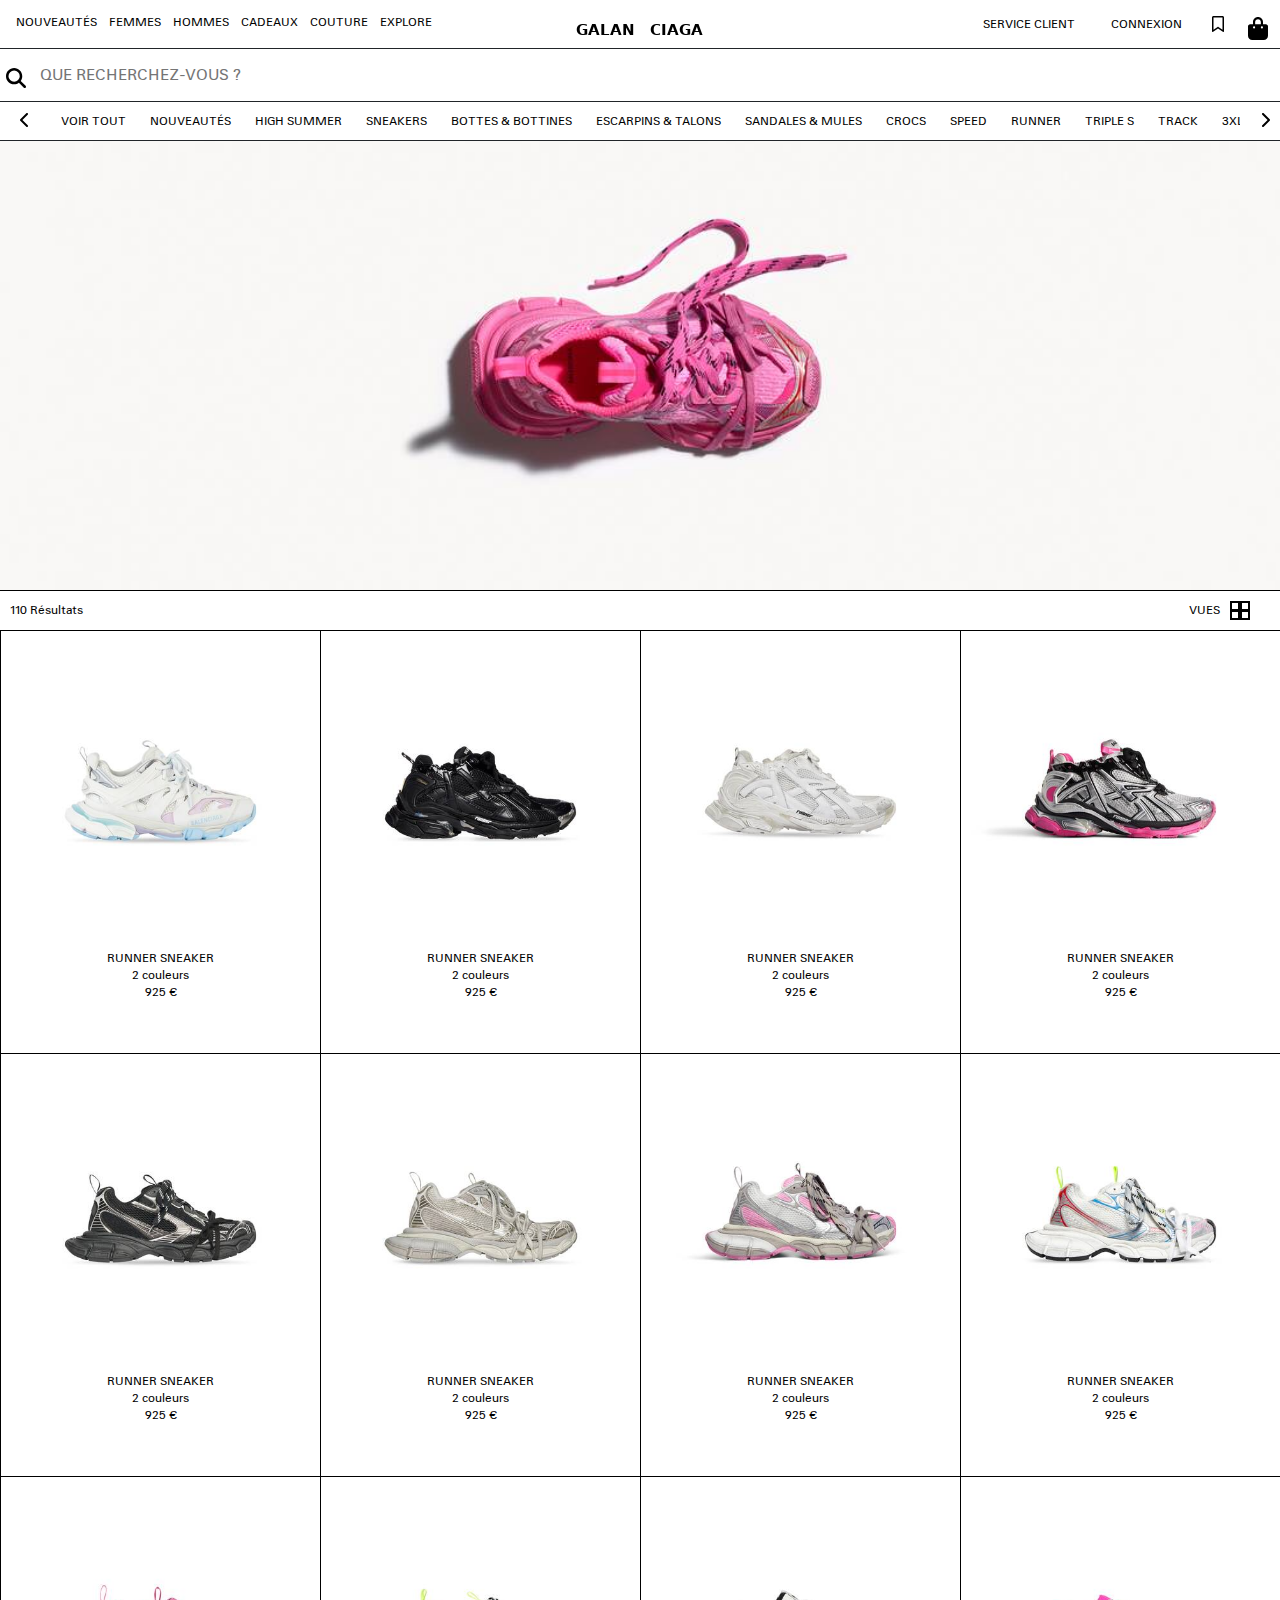
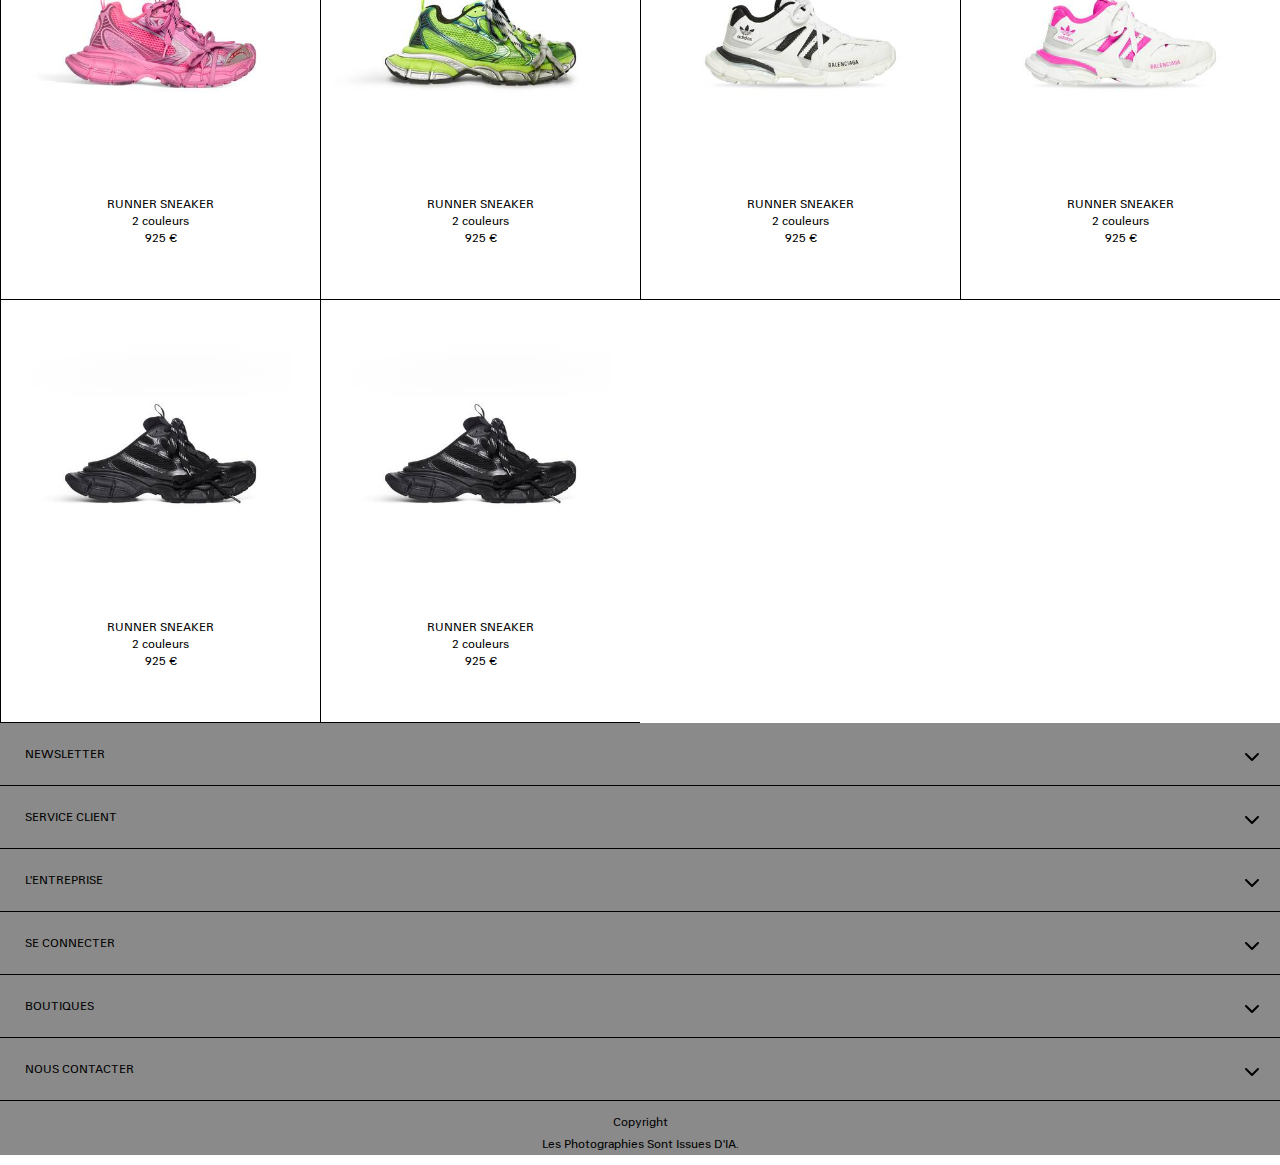
==== commit cbbbc9c7: "Projet d'intégration sur le modèle du site Balenciaga, terminé. Traduction des textes et correction " ====
--- a/sneakers.html
+++ b/sneakers.html
@@ -37,37 +37,37 @@
                     <ul>
                         <li class="level-1 choix1">
                             <p class="text-left chevron__right">
-                                <a href="./index.html">Nouvel arrivage</a>
+                                <span>Nouvel arrivage</span>
                             </p>
                             <div class="main__bloc level-2 menu1 choix1 display__false">
                                 <ul class="bloc display__bloc-off">
                                     <li>
-                                        <a href="./index.html">Nouveautés - femmes</a>
-                                    </li>
-                                    <li>
-                                        <a href="./index.html">Nouveautés - hommes</a>
+                                        <span>Nouveautés - femmes</span>
+                                    </li>
+                                    <li>
+                                         <span>Nouveautés - hommes</span>
                                     </li>
                                     <li class="level-2 menu5 choix1">
-                                        <a class="chevron__down" href="./index.html">Discover</a>
+                                        <span class="chevron__down">Découvrir</span>
                                         <div class="level-3 menu3 choix3 display__false">
                                             <ul class="bloc display__blocup-off">
                                                 <li>
-                                                    <a href="./index.html">Coats & Jackets</a>
-                                                </li>
-                                                <li>
-                                                    <a href="./index.html">Sweatshirts & Hoodie</a>
-                                                </li>
-                                                <li>
-                                                    <a href="./index.html">T-shirt</a>
-                                                </li>
-                                                <li>
-                                                    <a href="./index.html">Knitwear</a>
-                                                </li>
-                                                <li>
-                                                    <a href="./index.html">Tops & shirts</a>
-                                                </li>
-                                                <li>
-                                                    <a href="./index.html">Dresses & Skirts</a>
+                                                    <a href="./sneakers.html">Manteaux et Vestes</a>
+                                                </li>
+                                                <li>
+                                                    <a href="./sneakers.html">Sweatshirts et Hoodies</a>
+                                                </li>
+                                                <li>
+                                                    <a href="./sneakers.html">T-shirts</a>
+                                                </li>
+                                                <li>
+                                                    <a href="./sneakers.html">Tricots</a>
+                                                </li>
+                                                <li>
+                                                    <a href="./sneakers.html">Hauts et Chemises</a>
+                                                </li>
+                                                <li>
+                                                    <a href="./sneakers.html">Robes et Jupes</a>
                                                 </li>
                                             </ul>
                                         </div>
@@ -82,117 +82,117 @@
                         <!-- ---------------------------------------------------------------------------------------------------------->
                         <li class="level-1 choix2">
                             <p class="text-left chevron__right ">
-                                <a href="./index.html">femmes</a>
+                                <span>femmes</span>
                             </p>
                             <div class="main__bloc level-2  menu1 choix2 display__false">
                                 <ul class="bloc display__bloc-off">
                                     <li class="level-2 menu4 choix1">
-                                        <a class="chevron__down" href="./index.html">Ready-to-wear</a>
+                                        <span class="chevron__down">Prêt-à-porter</span>
                                         <div class="level-3 menu4 choix1 display__false">
                                             <ul class="bloc display__blocup-off">
                                                 <li>
-                                                    <a href="./index.html">Coats & Jackets</a>
-                                                </li>
-                                                <li>
-                                                    <a href="./index.html">Sweatshirts & Hoodie</a>
-                                                </li>
-                                                <li>
-                                                    <a href="./index.html">T-shirt</a>
-                                                </li>
-                                                <li>
-                                                    <a href="./index.html">Knitwear</a>
-                                                </li>
-                                                <li>
-                                                    <a href="./index.html">Tops & shirts</a>
-                                                </li>
-                                                <li>
-                                                    <a href="./index.html">Dresses & Skirts</a>
+                                                    <a href="./sneakers.html">Manteaux et Vestes</a>
+                                                </li>
+                                                <li>
+                                                    <a href="./sneakers.html">Sweatshirts et Hoodies</a>
+                                                </li>
+                                                <li>
+                                                    <a href="./sneakers.html">T-shirts</a>
+                                                </li>
+                                                <li>
+                                                    <a href="./sneakers.html">Tricots</a>
+                                                </li>
+                                                <li>
+                                                    <a href="./sneakers.html">Hauts et Chemises</a>
+                                                </li>
+                                                <li>
+                                                    <a href="./sneakers.html">Robes et Jupes</a>
                                                 </li>
                                             </ul>
                                         </div>
                                     </li>
                                     <li class="level-2 menu4 choix2">
-                                        <a class="chevron__down" href="./index.html">Shoes</a>
+                                        <span class="chevron__down">Chaussures</span>
                                         <div class="level-3 menu4 choix1 display__false">
                                             <ul class="bloc display__blocup-off">
                                                 <li>
-                                                    <a href="./index.html">Sneakers</a>
-                                                </li>
-                                                <li>
-                                                    <a href="./index.html">Boots & Ankle Boots</a>
-                                                </li>
-                                                <li>
-                                                    <a href="./index.html">Pumps & Heels</a>
-                                                </li>
-
+                                                    <a href="./sneakers.html">Baskets</a>
+                                                </li>
+                                                <li>
+                                                    <a href="./sneakers.html">Bottes et Bottines</a>
+                                                </li>
+                                                <li>
+                                                    <a href="./sneakers.html">Escarpins et Talons</a>
+                                                </li>
                                             </ul>
                                         </div>
                                     </li>
                                     <li class="level-2 menu4 choix3">
-                                        <a class="chevron__down" href="./index.html">bags</a>
+                                        <span class="chevron__down">Sacs</span>
                                         <div class="level-3 menu4 choix1 display__false">
                                             <ul class="bloc display__blocup-off">
                                                 <li>
-                                                    <a href="./index.html">Handbag</a>
-                                                </li>
-                                                <li>
-                                                    <a href="./index.html">Shoulder bags</a>
-                                                </li>
-                                                <li>
-                                                    <a href="./index.html">mini bags</a>
-                                                </li>
-                                                <li>
-                                                    <a href="./index.html">chain bags</a>
-                                                </li>
-                                                <li>
-                                                    <a href="./index.html">tote bags</a>
+                                                    <a href="./sneakers.html">Sac à main</a>
+                                                </li>
+                                                <li>
+                                                    <a href="./sneakers.html">Sacs à bandoulière</a>
+                                                </li>
+                                                <li>
+                                                    <a href="./sneakers.html">Mini-sacs</a>
+                                                </li>
+                                                <li>
+                                                    <a href="./sneakers.html">Sacs à chaîne</a>
+                                                </li>
+                                                <li>
+                                                    <a href="./sneakers.html">Sacs fourre-tout</a>
                                                 </li>
                                             </ul>
                                         </div>
                                     </li>
                                     <li class="level-2 menu4 choix4">
-                                        <a class="chevron__down" href="./index.html">Small Leathers Goods</a>
+                                        <span class="chevron__down">Petite Maroquinerie</span>
                                         <div class="level-3 menu4 choix1 display__false">
                                             <ul class="bloc display__blocup-off">
                                                 <li>
-                                                    <a href="./index.html">Wallet on chain</a>
-                                                </li>
-                                                <li>
-                                                    <a href="./index.html">wallets</a>
-                                                </li>
-                                                <li>
-                                                    <a href="./index.html">Card holders</a>
-                                                </li>
-                                                <li>
-                                                    <a href="./index.html">Clutches & pouches</a>
+                                                    <a href="./sneakers.html">Portefeuille chaîne</a>
+                                                </li>
+                                                <li>
+                                                    <a href="./sneakers.html">Portefeuilles</a>
+                                                </li>
+                                                <li>
+                                                    <a href="./sneakers.html">Porte-cartes</a>
+                                                </li>
+                                                <li>
+                                                    <a href="./sneakers.html">Pochettes et Trousses</a>
                                                 </li>
                                             </ul>
                                         </div>
                                     </li>
                                     <li class="level-2 menu4 choix5">
-                                        <a class="chevron__down" href="./index.html">Accessories</a>
+                                        <span class="chevron__down">Accessoires</span>
                                         <div class="level-3 menu4 choix1 display__false">
                                             <ul class="bloc display__blocup-off">
                                                 <li>
-                                                    <a href="./index.html">Sunglasses</a>
-                                                </li>
-                                                <li>
-                                                    <a href="./index.html">Belts</a>
-                                                </li>
-                                                <li>
-                                                    <a href="./index.html">Scarves & Caps</a>
-                                                </li>
-                                                <li>
-                                                    <a href="./index.html">Socks & Tights</a>
-                                                </li>
-                                                <li>
-                                                    <a href="./index.html">Phone accessories & Keyrings</a>
-                                                </li>
-                                                <li>
-                                                    <a href="./index.html">Hair accessories</a>
-                                                </li>
-                                                <li>
-                                                    <a href="./index.html">Objects</a>
+                                                    <a href="./sneakers.html">Lunettes de soleil</a>
+                                                </li>
+                                                <li>
+                                                    <a href="./sneakers.html">Ceintures</a>
+                                                </li>
+                                                <li>
+                                                    <a href="./sneakers.html">Écharpes et Casquettes</a>
+                                                </li>
+                                                <li>
+                                                    <a href="./sneakers.html">Chaussettes et Collants</a>
+                                                </li>
+                                                <li>
+                                                    <a href="./sneakers.html">Accessoires pour téléphone et
+                                                        Porte-clés</a>
+                                                </li>
+                                                <li>
+                                                    <a href="./sneakers.html">Accessoires pour les cheveux</a>
+                                                </li>
+                                                <li>
+                                                    <a href="./sneakers.html">Objets</a>
                                                 </li>
                                             </ul>
                                         </div>
@@ -200,6 +200,7 @@
                                 </ul>
                             </div>
                         </li>
+
                         <!-- ---------------------------------------------------------------------------------------------------------->
                         <!-- ---------------------------------------------------------------------------------------------------------->
                         <!-- -----------------------------        MENU PRINCIPALE CHOIX N°3         ----------------------------------->
@@ -207,110 +208,113 @@
                         <!-- ---------------------------------------------------------------------------------------------------------->
                         <li class="level-1 choix3">
                             <p class="text-left chevron__right">
-                                <a href="./index.html">Men</a>
+                                <span>Hommes</span>
                             </p>
                             <div class="main__bloc level-2 menu1 choix3 display__false">
                                 <ul class="bloc display__bloc-off">
                                     <li class="level-2 menu3 choix1">
-                                        <a class="chevron__down" href="./index.html">Ready-to-wear</a>
+                                        <span class="chevron__down">Prêt-à-porter</span>
                                         <div class="level-3 menu5 choix1 display__false">
                                             <ul class="bloc display__blocup-off">
                                                 <li>
-                                                    <a href="./index.html">Coats & Jackets</a>
-                                                </li>
-                                                <li>
-                                                    <a href="./index.html">Sweatshirts & Hoodie</a>
-                                                </li>
-                                                <li>
-                                                    <a href="./index.html">T-shirt</a>
-                                                </li>
-                                                <li>
-                                                    <a href="./index.html">Knitwear</a>
-                                                </li>
-                                                <li>
-                                                    <a href="./index.html">Tops & shirts</a>
-                                                </li>
-                                                <li>
-                                                    <a href="./index.html">Pants</a>
+                                                    <a href="./sneakers.html">Manteaux et Vestes</a>
+                                                </li>
+                                                <li>
+                                                    <a href="./sneakers.html">Sweatshirts et Hoodies</a>
+                                                </li>
+                                                <li>
+                                                    <a href="./sneakers.html">T-shirts</a>
+                                                </li>
+                                                <li>
+                                                    <a href="./sneakers.html">Tricots</a>
+                                                </li>
+                                                <li>
+                                                    <a href="./sneakers.html">Hauts et Chemises</a>
+                                                </li>
+                                                <li>
+                                                    <a href="./sneakers.html">Pantalons</a>
                                                 </li>
                                             </ul>
                                         </div>
                                     </li>
                                     <li class="level-2 menu3 choix2">
-                                        <a class="chevron__down" href="./index.html">Shoes</a>
+                                        <span class="chevron__down">Chaussures</span>
                                         <div class="level-3 menu5 choix2 display__false">
                                             <ul class="bloc display__blocup-off">
                                                 <li>
-                                                    <a href="./index.html">Sneakers</a>
-                                                </li>
-                                                <li>
-                                                    <a href="./index.html">Boots & Derbies</a>
-                                                </li>
-                                                <li>
-                                                    <a href="./index.html">Sandals & Mules</a>
+                                                    <a href="./sneakers.html">Baskets</a>
+                                                </li>
+                                                <li>
+                                                    <a href="./sneakers.html">Bottes et Derbies</a>
+                                                </li>
+                                                <li>
+                                                    <a href="./sneakers.html">Sandales et Mules</a>
                                                 </li>
                                             </ul>
                                         </div>
                                     </li>
                                     <li class="level-2 menu3 choix3">
-                                        <a class="chevron__down" href="./index.html">bags</a>
+                                        <span class="chevron__down">Sacs</span>
                                         <div class="level-3 menu5 choix3 display__false">
                                             <ul class="bloc display__blocup-off">
                                                 <li>
-                                                    <a href="./index.html">Bags & Totes</a>
-                                                </li>
-                                                <li>
-                                                    <a href="./index.html">Backpacks</a>
-                                                </li>
-                                                <li>
-                                                    <a href="./index.html">Beltbags</a>
-                                                </li>
-                                                <li>
-                                                    <a href="./index.html">Crossbodies & Messengers</a>
+                                                    <a href="./sneakers.html">Sacs & Cabas</a>
+                                                </li>
+                                                <li>
+                                                    <a href="./sneakers.html">Sacs à dos</a>
+                                                </li>
+                                                <li>
+                                                    <a href="./sneakers.html">Sacs banane</a>
+                                                </li>
+                                                <li>
+                                                    <a href="./sneakers.html">Sacs bandoulière & Messagers</a>
                                                 </li>
                                             </ul>
                                         </div>
                                     </li>
+
                                     <li class="level-2 menu3 choix4">
-                                        <a class="chevron__down" href="./index.html">Small Leathers Goods</a>
-                                        <div class="level-3  menu5 choix4 display__false">
+                                        <span class="chevron__down">Petite Maroquinerie</span>
+                                        <div class="level-3 menu5 choix4 display__false">
                                             <ul class="bloc display__blocup-off">
                                                 <li>
-                                                    <a href="./index.html">Card holders</a>
-                                                </li>
-                                                <li>
-                                                    <a href="./index.html">Cluthes & Pouches</a>
-                                                </li>
-                                                <li>
-                                                    <a href="./index.html">Wallet</a>
+                                                    <a href="./sneakers.html">Porte-cartes</a>
+                                                </li>
+                                                <li>
+                                                    <a href="./sneakers.html">Pochettes</a>
+                                                </li>
+                                                <li>
+                                                    <a href="./sneakers.html">Portefeuille</a>
                                                 </li>
                                             </ul>
                                         </div>
                                     </li>
+
                                     <li class="level-2 menu3 choix5">
-                                        <a class="chevron__down" href="./index.html">Accessories</a>
-                                        <div class="level-3  menu5 choix5 display__false">
+                                        <span class="chevron__down">Accessoires</span>
+                                        <div class="level-3 menu5 choix5 display__false">
                                             <ul class="bloc display__blocup-off">
                                                 <li>
-                                                    <a href="./index.html">Sunglasses</a>
-                                                </li>
-                                                <li>
-                                                    <a href="./index.html">Belts</a>
-                                                </li>
-                                                <li>
-                                                    <a href="./index.html">Scarves & Caps</a>
-                                                </li>
-                                                <li>
-                                                    <a href="./index.html">Socks</a>
-                                                </li>
-                                                <li>
-                                                    <a href="./index.html">Phone accessories & Keyrings</a>
-                                                </li>
-                                                <li>
-                                                    <a href="./index.html">Home wear</a>
-                                                </li>
-                                                <li>
-                                                    <a href="./index.html">Objects</a>
+                                                    <a href="./sneakers.html">Lunettes de soleil</a>
+                                                </li>
+                                                <li>
+                                                    <a href="./sneakers.html">Ceintures</a>
+                                                </li>
+                                                <li>
+                                                    <a href="./sneakers.html">Foulards et Casquettes</a>
+                                                </li>
+                                                <li>
+                                                    <a href="./sneakers.html">Chaussettes</a>
+                                                </li>
+                                                <li>
+                                                    <a href="./sneakers.html">Accessoires pour téléphone et
+                                                        porte-clés</a>
+                                                </li>
+                                                <li>
+                                                    <a href="./sneakers.html">Tenue d'intérieur</a>
+                                                </li>
+                                                <li>
+                                                    <a href="./sneakers.html">Objets</a>
                                                 </li>
                                             </ul>
                                         </div>
@@ -325,35 +329,37 @@
                         <!-- ---------------------------------------------------------------------------------------------------------->
                         <li class="level-1 choix4">
                             <p class="text-left chevron__right">
-                                <a href="./index.html">Gifts</a>
+                                <span>Cadeaux</span>
                             </p>
-                            <div class="main__bloc level-2 menu1 choix4  display__false">
+                            <div class="main__bloc level-2 menu1 choix4 display__false">
                                 <ul class="bloc display__bloc-off">
                                     <li>
-                                        <a href="./index.html">View All</a>
-                                    </li>
-                                    <li>
-                                        <a href="./index.html">Personalization</a>
-                                    </li>
-                                    <li>
-                                        <a href="./index.html">For femmes</a>
-                                    </li>
-                                    <li>
-                                        <a href="./index.html">For men</a>
-                                    </li>
-                                    <li>
-                                        <a href="./index.html">objects</a>
-                                    </li>
+                                        <a href="./sneakers.html">Voir Tout</a>
+                                    </li>
+                                    <li>
+                                        <a href="./sneakers.html">Personnalisation</a>
+                                    </li>
+                                    <li>
+                                        <a href="./sneakers.html">Pour Femmes</a>
+                                    </li>
+                                    <li>
+                                        <a href="./sneakers.html">Pour Hommes</a>
+                                    </li>
+                                    <li>
+                                        <a href="./sneakers.html">Objets</a>
+                                    </li>
+                                </ul>
+                            </div>
+                        </li>
+                        
                                     <!-- ---------------------------------------------------------------------------------------------------------->
                                     <!-- ---------------------------------------------------------------------------------------------------------->
                                     <!-- -----------------------------        MENU PRINCIPALE CHOIX N°5         ----------------------------------->
                                     <!-- ---------------------------------------------------------------------------------------------------------->
                                     <!-- ---------------------------------------------------------------------------------------------------------->
-                            </div>
-                        </li>
                         <li class="level-1 choix5">
                             <p class="text-left">
-                                <a href="./index.html">couture</a>
+                                <span>couture</span>
                             </p>
                         </li>
                         <!-- ---------------------------------------------------------------------------------------------------------->
@@ -363,95 +369,94 @@
                         <!-- ---------------------------------------------------------------------------------------------------------->
                         <li class="level-1 choix6">
                             <p class="text-left chevron__right">
-                                <a href="./index.html">Explore</a>
+                                <span>Explorer</span>
                             </p>
                             <div class="main__bloc level-2 menu1 choix6 display__false">
                                 <ul class="bloc display__bloc-off">
                                     <li class="level-2 menu2 choix1">
-                                        <a class="chevron__down" href="./index.html">Special Projects</a>
+                                        <span class="chevron__down">Projets Spéciaux</span>
                                         <div class="level-3 menu6 choix1 display__false">
                                             <ul class="bloc display__blocup-off">
                                                 <li>
-                                                    <a href="./index.html">Balenciaga Brand Ambassadors</a>
-                                                </li>
-                                                <li>
-                                                    <a href="./index.html">Winter 23 Campaign</a>
-                                                </li>
-                                                <li>
-                                                    <a href="./index.html">Fall 23 Campaign</a>
-                                                </li>
-                                                <li>
-                                                    <a href="./index.html">Summer 23 Campaign</a>
-                                                </li>
-                                                <li>
-                                                    <a href="./index.html">Balanciaga Garde-Rode 23 Campaign</a>
+                                                    <a href="./sneakers.html">Ambassadeurs de la Marque Balenciaga</a>
+                                                </li>
+                                                <li>
+                                                    <a href="./sneakers.html">Campagne Hiver 23</a>
+                                                </li>
+                                                <li>
+                                                    <a href="./sneakers.html">Campagne Automne 23</a>
+                                                </li>
+                                                <li>
+                                                    <a href="./sneakers.html">Campagne Été 23</a>
+                                                </li>
+                                                <li>
+                                                    <a href="./sneakers.html">Campagne Garde-Robe Balenciaga 23</a>
                                                 </li>
                                             </ul>
                                         </div>
                                     </li>
                                     <li class="level-2 menu2 choix2">
-                                        <a class="chevron__down" href="./index.html">Heritage</a>
+                                        <span class="chevron__down">Patrimoine</span>
                                         <div class="level-3 menu6 choix2 display__false">
                                             <ul class="bloc display__blocup-off">
                                                 <li>
-                                                    <a href="./index.html">Maison</a>
-                                                </li>
-                                                <li>
-                                                    <a href="./index.html">Cristobal</a>
-                                                </li>
-                                                <li>
-                                                    <a href="./index.html">George V</a>
+                                                    <a href="./sneakers.html">Maison</a>
+                                                </li>
+                                                <li>
+                                                    <a href="./sneakers.html">Cristobal</a>
+                                                </li>
+                                                <li>
+                                                    <a href="./sneakers.html">George V</a>
                                                 </li>
                                             </ul>
                                         </div>
                                     </li>
                                     <li class="level-2 menu2 choix3">
-                                        <a class="chevron__down" href="./index.html">Collections</a>
+                                        <span class="chevron__down">Collections</span>
                                         <div class="level-3 menu6 choix3 display__false">
                                             <ul class="bloc display__blocup-off">
                                                 <li>
-                                                    <a href="./index.html">Spring 24</a>
-                                                </li>
-                                                <li>
-                                                    <a href="./index.html">Winter 23</a>
-                                                </li>
-                                                <li>
-                                                    <a href="./index.html">Fall 23</a>
-                                                </li>
-                                                <li>
-                                                    <a href="./index.html">Spring 23</a>
-                                                </li>
-                                                <li>
-                                                    <a href="./index.html">Winter 22</a>
-                                                </li>
-                                                <li>
-                                                    <a href="./index.html">Fall 22</a>
+                                                    <a href="./sneakers.html">Printemps 24</a>
+                                                </li>
+                                                <li>
+                                                    <a href="./sneakers.html">Hiver 23</a>
+                                                </li>
+                                                <li>
+                                                    <a href="./sneakers.html">Automne 23</a>
+                                                </li>
+                                                <li>
+                                                    <a href="./sneakers.html">Printemps 23</a>
+                                                </li>
+                                                <li>
+                                                    <a href="./sneakers.html">Hiver 22</a>
+                                                </li>
+                                                <li>
+                                                    <a href="./sneakers.html">Automne 22</a>
                                                 </li>
                                             </ul>
                                         </div>
                                     </li>
                                     <li class="level-2 menu2 choix4">
-                                        <a class="chevron__down" href="./index.html">Our Commitments</a>
-
+                                        <span class="chevron__down">Nos Engagements</span>
                                         <div class="level-3 menu6 choix4 display__false">
                                             <ul class="bloc display__blocup-off">
                                                 <li>
-                                                    <a href="./index.html">National Children's Alliance</a>
-                                                </li>
-                                                <li>
-                                                    <a href="./index.html">World Food Programme</a>
-                                                </li>
-                                                <li>
-                                                    <a href="./index.html">Sustainability</a>
-                                                </li>
-                                                <li>
-                                                    <a href="./index.html">Re-sell Program</a>
-                                                </li>
-                                                <li>
-                                                    <a href="./index.html">Pride</a>
-                                                </li>
-                                                <li>
-                                                    <a href="./index.html">earth day</a>
+                                                    <a href="./sneakers.html">Alliance Nationale pour les Enfants</a>
+                                                </li>
+                                                <li>
+                                                    <a href="./sneakers.html">Programme Alimentaire Mondial</a>
+                                                </li>
+                                                <li>
+                                                    <a href="./sneakers.html">Durabilité</a>
+                                                </li>
+                                                <li>
+                                                    <a href="./sneakers.html">Programme de Revente</a>
+                                                </li>
+                                                <li>
+                                                    <a href="./sneakers.html">Fierté</a>
+                                                </li>
+                                                <li>
+                                                    <a href="./sneakers.html">Journée de la Terre</a>
                                                 </li>
                                             </ul>
                                         </div>
@@ -459,6 +464,7 @@
                                 </ul>
                             </div>
                         </li>
+                        
                     </ul>
                 </div>
 
@@ -509,37 +515,190 @@
                                 <ul class="bloc_col1">
                                     <li>
                                         <ul>
-                                            <h6>nouveautés femme</h6>
-
+                                            <h6>Nouveautés femmes</h6>
                                         </ul>
                                     </li>
                                 </ul>
                                 <ul class="bloc_col2">
                                     <li>
                                         <ul>
-                                            <h6>nouveautés homme</h6>
-
-                                        </ul>
-                                    </li>
-                                </ul>
-                                <ul class="bloc_col3">
-                                    <li>
-                                        <ul>
-                                            <h6>découvrir</h6>
-                                            <li>Automne 23 Femme</li>
-                                            <li>Autome 23 Homme</li>
-                                            <li>été 23 homme</li>
-                                            <li>été 23 femme</li>
-                                            <li>high summer - bags</li>
-                                            <li>high summer - Shoes</li>
-                                            <li>3XL</li>
-                                            <li>La cagole</li>
-                                            <li>Kids</li>
-
-                                        </ul>
-                                    </li>
-                                </ul>
-                                <ul class="bloc_col4">
+                                            <h6>Nouveautés hommes</h6>
+                                        </ul>
+                                    </li>
+                                </ul>
+                                <ul class="bloc_col3 links-level3">
+                                    <li>
+                                        <ul>
+                                            <h6>Découvrir</h6>
+                                            <li><a href="./index.html">Automne 23 Femme</a></li>
+                                            <li><a href="./index.html">Automne 23 Homme</a></li>
+                                            <li><a href="./index.html">Été 23 Homme</a></li>
+                                            <li><a href="./index.html">Été 23 Femme</a></li>
+                                            <li><a href="./index.html">High Summer - Sacs</a></li>
+                                            <li><a href="./index.html">High Summer - Chaussures</a></li>
+                                            <li><a href="./index.html">3XL</a></li>
+                                            <li><a href="./index.html">La cagole</a></li>
+                                            <li><a href="./index.html">Enfants</a></li>
+                                        </ul>
+                                    </li>
+                                </ul>
+                                <ul class="bloc_col4  links-level3">
+                                    <li>
+                                        <ul>
+                                            <li>
+                                                <h6>ENVOYEZ-NOUS UN WHATSAPP</h6>
+                                                <span>Nos conseillers vous répondent du lundi au samedi de 9h30 à 19h00</span>
+                                            </li>
+                                            <li>
+                                                <h6>LIVE CHAT</h6>
+                                                <span>Nos conseillers sont actuellement indisponibles</span>
+                                            </li>
+                                            <li>
+                                                <h6>APPELEZ-NOUS +33 1 84 95 22 23</h6>
+                                                <span>Lun-Sam 9h30-19h</span>
+                                            </li>
+                                            <li>
+                                                <h6>PERSONAL SHOPPERS +33 1 70 65 64 10</h6>
+                                                <span>Nos Personal Shoppers vous présentent nos produits et services à distance</span>
+                                            </li>
+                                            <li>
+                                                <h6>ENVOYEZ-NOUS UN MAIL</h6>
+                                            </li>
+                                            <li>
+                                                <h6>PRENDRE RENDEZ-VOUS</h6>
+                                                <span>La boutique vous répondra prochainement</span>
+                                            </li>
+                                        </ul>
+                                    </li>
+                                </ul>
+                                <ul class="bloc_col5">
+                                    <li>
+                                        <ul>
+                
+                                        </ul>
+                                    </li>
+                                </ul>
+                                <ul class="bloc_col6">
+                                    <li>
+                                        <ul>
+                
+                                        </ul>
+                                    </li>
+                                </ul>
+                            </div>
+                        </li>
+                
+                        <li class="link">
+                            <a href="./index.html">femmes</a>
+                            <div class="big-bloc nouveaute__container big-bloc__off">
+                                <ul class="bloc_col1 links-level3">
+                                    <li>
+                                        <ul>
+                                            <h6>prêt-à-porter</h6>
+                                            <li><a href="./index.html">Voir tout</a></li>
+                                            <li><a href="./index.html">Nouveauté</a></li>
+                                            <li><a href="./index.html">Garde-Robe</a></li>
+                                            <li></li>
+                                            <li><a href="./index.html">Manteaux & Vestes</a></li>
+                                            <li><a href="./index.html">Sweatshirts & Hoodies</a></li>
+                                            <li><a href="./index.html">T-shirts</a></li>
+                                            <li><a href="./index.html">Maille</a></li>
+                                            <li><a href="./index.html">Tops & Chemises</a></li>
+                                            <li><a href="./index.html">Robes & Jupes</a></li>
+                                            <li><a href="./index.html">Pantalons</a></li>
+                                            <li><a href="./index.html">Activewear</a></li>
+                                            <li><a href="./index.html">Maillots de bain</a></li>
+                                            <li><a href="./index.html">Sous-vêtements</a></li>
+                
+                                        </ul>
+                                    </li>
+                                </ul>
+                                <ul class="bloc_col2 links-level3">
+                                    <li>
+                                        <ul>
+                                            <h6>chaussures</h6>
+                                            <li><a href="./index.html">Voir tout</a></li>
+                                            <li><a href="./index.html">Nouveauté</a></li>
+                                            <li><a href="./index.html">High Summer</a></li>
+                                            <li></li>
+                                            <li><a href="./index.html">Baskets</a></li>
+                                            <li><a href="./index.html">Bottes & Bottines</a></li>
+                                            <li><a href="./index.html">Escarpins & Talons</a></li>
+                                            <li><a href="./index.html">Sandales & Mules</a></li>
+                                            <li></li>
+                                            <li><a href="./index.html">Crocs</a></li>
+                                            <li><a href="./index.html">Speed</a></li>
+                                            <li><a href="./index.html">Runner</a></li>
+                                            <li><a href="./index.html">Triple S</a></li>
+                                            <li><a href="./index.html">Track</a></li>
+                                            <li><a href="./index.html">3XL</a></li>
+                
+                                        </ul>
+                                    </li>
+                                </ul>
+                                <ul class="bloc_col3 links-level3">
+                                    <li>
+                                        <ul>
+                                            <h6>sacs</h6>
+                                            <li><a href="./index.html">Voir tout</a></li>
+                                            <li><a href="./index.html">Nouveauté</a></li>
+                                            <li><a href="./index.html">High Summer</a></li>
+                                            <li></li>
+                                            <li><a href="./index.html">Sacs à main</a></li>
+                                            <li><a href="./index.html">Sacs portés à l'épaule</a></li>
+                                            <li><a href="./index.html">Mini-sacs</a></li>
+                                            <li><a href="./index.html">Sacs avec chaîne</a></li>
+                                            <li><a href="./index.html">Cabas</a></li>
+                                            <li></li>
+                                            <li><a href="./index.html">Hourglass</a></li>
+                                            <li><a href="./index.html">Le Cagole</a></li>
+                                            <li><a href="./index.html">Crush</a></li>
+                                            <li><a href="./index.html">Downtown</a></li>
+                
+                
+                                        </ul>
+                                    </li>
+                                </ul>
+                                <ul class="bloc_col4 links-level3">
+                                    <li>
+                                        <ul>
+                                            <h6>petite maroquinerie</h6>
+                                            <li><a href="./index.html">Voir tout</a></li>
+                                            <li><a href="./index.html">Portefeuilles avec chaîne</a></li>
+                                            <li><a href="./index.html">Portefeuilles & Porte-monnaies</a></li>
+                                            <li><a href="./index.html">Porte-cartes</a></li>
+                                            <li><a href="./index.html">Pochettes</a></li>
+                                            <li></li>
+                                            <li><a href="./index.html">Hourglass</a></li>
+                                            <li><a href="./index.html">Le Cagole</a></li>
+                                            <li><a href="./index.html">Crush</a></li>
+                                            <li><a href="./index.html">Enveloppe</a></li>
+                                        </ul>
+                                    </li>
+                                </ul>
+                                <ul class="bloc_col5 links-level3">
+                                    <li>
+                                        <ul>
+                                            <h6>accessoires</h6>
+                                            <li><a href="./index.html">Lunettes</a></li>
+                                            <li><a href="./index.html">Ceintures</a></li>
+                                            <li><a href="./index.html">Écharpes & Casquettes</a></li>
+                                            <li><a href="./index.html">Chaussettes & Collants</a></li>
+                                            <li><a href="./index.html">Accessoires téléphone & Porte-clés</a></li>
+                                            <li><a href="./index.html">Accessoires cheveux</a></li>
+                                            <li><a href="./index.html">Vêtements d'intérieur</a></li>
+                                            <li><a href="./index.html">Objets</a></li>
+                                            <li></li>
+                                            <li><a href="./index.html">Alphabet</a></li>
+                                            <li><a href="./index.html">Bijoux</a></li>
+                                            <li><a href="./index.html">Boucles d'oreilles</a></li>
+                                            <li><a href="./index.html">Bracelets & Bagues</a></li>
+                                            <li><a href="./index.html">Colliers</a></li>
+                                        </ul>
+                                    </li>
+                                </ul>
+                
+                                <ul class="bloc_col6">
                                     <li>
                                         <ul>
                                             <li>
@@ -570,130 +729,108 @@
                                         </ul>
                                     </li>
                                 </ul>
-                                <ul class="bloc_col5">
-                                    <li>
-                                        <ul>
-
-                                        </ul>
-                                    </li>
-                                </ul>
-                                <ul class="bloc_col6">
-                                    <li>
-                                        <ul>
-
-                                        </ul>
-                                    </li>
-                                </ul>
                             </div>
                         </li>
                         <li class="link">
-                            <a href="./index.html">femme</a>
+                            <a href="./index.html">hommes</a>
                             <div class="big-bloc nouveaute__container big-bloc__off">
-                                <ul class="bloc_col1">
+                                <ul class="bloc_col1 links-level3">
                                     <li>
                                         <ul>
                                             <h6>prêt-à-porter</h6>
-                                            <li>Voir tout</li>
-                                            <li>Nouveauté</li>
-                                            <li>Garde-Robe</li>
+                                            <li><a href="./index.html">Voir tout</a></li>
+                                            <li><a href="./index.html">Nouveauté</a></li>
+                                            <li><a href="./index.html">Garde-Robe</a></li>
                                             <li></li>
-                                            <li>Manteaux & Vestes</li>
-                                            <li>Sweetshirts & Hoodies</li>
-                                            <li>T-shirts</li>
-                                            <li>Maille</li>
-                                            <li>Tops & Chemises</li>
-                                            <li>Robes & Jupes</li>
-                                            <li>Pantalons</li>
-                                            <li>Activewear</li>
-                                            <li>Maillots de bains</li>
-                                            <li>SOus-vêtements</li>
-
-                                        </ul>
-                                    </li>
-                                </ul>
-                                <ul class="bloc_col2">
+                                            <li><a href="./index.html">Manteaux & Vestes</a></li>
+                                            <li><a href="./index.html">Sweatshirts & Hoodies</a></li>
+                                            <li><a href="./index.html">T-shirts</a></li>
+                                            <li><a href="./index.html">Maille</a></li>
+                                            <li><a href="./index.html">Tops & Chemises</a></li>
+                                            <li><a href="./index.html">Pantalons</a></li>
+                                            <li><a href="./index.html">Activewear</a></li>
+                                            <li><a href="./index.html">Maillots de bain</a></li>
+                                            <li><a href="./index.html">Sous-vêtements</a></li>
+                                        </ul>
+                                    </li>
+                                </ul>
+                                <ul class="bloc_col2 links-level3">
                                     <li>
                                         <ul>
                                             <h6>chaussures</h6>
-                                            <li>Voir tout</li>
-                                            <li>Nouveauté</li>
-                                            <li>High Summer</li>
+                                            <li><a href="./index.html">Voir tout</a></li>
+                                            <li><a href="./index.html">Nouveauté</a></li>
                                             <li></li>
-                                            <li>Sneakers</li>
-                                            <li>Bottes & Bottines</li>
-                                            <li>Escarpins & Talons</li>
-                                            <li>Sandales & Mules</li>
+                                            <li><a href="./index.html">Sneakers</a></li>
+                                            <li><a href="./index.html">Derbies & Boots</a></li>
+                                            <li><a href="./index.html">Sandales & Mules</a></li>
                                             <li></li>
-                                            <li>Crocs</li>
-                                            <li>speed</li>
-                                            <li>Runner</li>
-                                            <li>Triple S</li>
-                                            <li>track</li>
-                                            <li>3XL</li>
-                                        </ul>
-                                    </li>
-                                </ul>
-                                <ul class="bloc_col3">
-                                    <li>
-                                        <ul>
-                                            <h6>sacs</h6>
-                                            <li>Voir tout</li>
-                                            <li>Nouveauté</li>
-                                            <li>High Summer</li>
+                                            <li><a href="./index.html">Speed</a></li>
+                                            <li><a href="./index.html">Runner</a></li>
+                                            <li><a href="./index.html">Triple S</a></li>
+                                            <li><a href="./index.html">Track</a></li>
+                                            <li><a href="./index.html">Bouncer</a></li>
+                                            <li><a href="./index.html">Crocs</a></li>
+                                            <li><a href="./index.html">3XL</a></li>
+                                        </ul>
+                                    </li>
+                                </ul>
+                                <ul class="bloc_col3 links-level3">
+                                    <li>
+                                        <ul>
+                                            <h6>Sacs</h6>
+                                            <li><a href="./index.html">Voir tout</a></li>
+                                            <li><a href="./index.html">Nouveauté</a></li>
                                             <li></li>
-                                            <li>Sacs à main</li>
-                                            <li>Sacs porté épaule</li>
-                                            <li>mini sacs</li>
-                                            <li>Sacs avec chaine</li>
-                                            <li>Cabas</li>
+                                            <li><a href="./index.html">Sacs & Cabas</a></li>
+                                            <li><a href="./index.html">Sacs à dos</a></li>
+                                            <li><a href="./index.html">Sacs banane</a></li>
+                                            <li><a href="./index.html">Sacs bandoulière & Messager</a></li>
                                             <li></li>
-                                            <li>Hourglass</li>
-                                            <li>Le Cagole</li>
-                                            <li>Crush</li>
-                                            <li>Downtown</li>
-
-                                        </ul>
-                                    </li>
-                                </ul>
-                                <ul class="bloc_col4">
+                                            <li><a href="./index.html">Le Cagole</a></li>
+                                            <li><a href="./index.html">Explorer</a></li>
+                                            <li><a href="./index.html">Armée</a></li>
+                                            <li><a href="./index.html">Voiture</a></li>
+                                            <li><a href="./index.html">Quotidien</a></li>
+                                        </ul>
+                                    </li>
+                                </ul>
+                                <ul class="bloc_col4 links-level3">
                                     <li>
                                         <ul>
                                             <h6>petite maroquinerie</h6>
-                                            <li>Voir tout</li>
-                                            <li>Portefeuilles avec chaine</li>
-                                            <li>Portefeuilles & Portes monnaies</li>
-                                            <li>Porte-cartes</li>
-                                            <li>Pochettes</li>
+                                            <li><a href="./index.html">Voir tout</a></li>
+                                            <li><a href="./index.html">Portefeuilles & Porte-monnaie</a></li>
+                                            <li><a href="./index.html">Porte-cartes</a></li>
+                                            <li><a href="./index.html">Pochettes</a></li>
                                             <li></li>
-                                            <li>Hourglass</li>
-                                            <li>Le Cagole</li>
-                                            <li>Crush</li>
-                                            <li>Enveloppe</li>
-                                        </ul>
-                                    </li>
-
-                                </ul>
-                                <ul class="bloc_col5">
+                                            <li><a href="./index.html">Cash</a></li>
+                                            <li><a href="./index.html">Car</a></li>
+                                            <li><a href="./index.html">Explorer</a></li>
+                                        </ul>
+                                    </li>
+                                </ul>
+                                <ul class="bloc_col5 links-level3">
                                     <li>
                                         <ul>
                                             <h6>accessoires</h6>
-                                            <li>Lunettes</li>
-                                            <li>Ceintures</li>
-                                            <li>Echarpes & Casquettes</li>
-                                            <li>CHaussettes & Collants</li>
-                                            <li>Accessoires téléphone & Portes-clés</li>
-                                            <li>Accessoires cheveux</li>
-                                            <li>Homewear</li>
-                                            <li>Objects</li>
+                                            <li><a href="./index.html">Lunettes</a></li>
+                                            <li><a href="./index.html">Ceintures</a></li>
+                                            <li><a href="./index.html">Écharpes & Casquettes</a></li>
+                                            <li><a href="./index.html">Chaussettes</a></li>
+                                            <li><a href="./index.html">Accessoires téléphone & Porte-clés</a></li>
+                                            <li><a href="./index.html">Vêtements d'intérieur</a></li>
+                                            <li><a href="./index.html">Objets</a></li>
                                             <li></li>
-                                            <li>Alphabet</li>
-                                            <li>Bijourx</li>
-                                            <li>Boucles d'oreilles</li>
-                                            <li>Bracelets & Bagues</li>
-                                            <li>Colliers</li>
-                                        </ul>
-                                    </li>
-                                </ul>
+                                            <li><a href="./index.html">Alphabet</a></li>
+                                            <li><a href="./index.html">Bijoux</a></li>
+                                            <li><a href="./index.html">Boucles d'oreilles</a></li>
+                                            <li><a href="./index.html">Bracelets & Bagues</a></li>
+                                            <li><a href="./index.html">Colliers</a></li>
+                                        </ul>
+                                    </li>
+                                </ul>
+                
                                 <ul class="bloc_col6">
                                     <li>
                                         <ul>
@@ -728,114 +865,40 @@
                             </div>
                         </li>
                         <li class="link">
-                            <a href="./index.html">homme</a>
+                            <a href="./index.html">Cadeaux</a>
                             <div class="big-bloc nouveaute__container big-bloc__off">
                                 <ul class="bloc_col1">
                                     <li>
                                         <ul>
-                                            <h6>prêt-à-porter</h6>
-                                            <li>Voir tout</li>
-                                            <li>Nouveauté</li>
-                                            <li>Garde-Robe</li>
-                                            <li></li>
-                                            <li>Manteaux & Vestes</li>
-                                            <li>Sweetshirts & Hoodies</li>
-                                            <li>T-shirts</li>
-                                            <li>Maille</li>
-                                            <li>Tops & Chemises</li>
-
-                                            <li>Pantalons</li>
-                                            <li>Activewear</li>
-                                            <li>Maillots de bains</li>
-                                            <li>SOus-vêtements</li>
-
+                                            <h6>Voir tout</h6>
                                         </ul>
                                     </li>
                                 </ul>
                                 <ul class="bloc_col2">
                                     <li>
                                         <ul>
-                                            <h6>chaussures</h6>
-                                            <li>Voir tout</li>
-                                            <li>Nouveauté</li>
-
-                                            <li></li>
-                                            <li>Sneakers</li>
-                                            <li>Derbies & Boots</li>
-
-                                            <li>Sandales & Mules</li>
-                                            <li></li>
-
-                                            <li>speed</li>
-                                            <li>Runner</li>
-                                            <li>Triple S</li>
-                                            <li>track</li>
-                                            <li>Bouncer</li>
-                                            <li>Crocs</li>
-                                            <li>3XL</li>
+                                            <h6>Personnalisation</h6>
                                         </ul>
                                     </li>
                                 </ul>
                                 <ul class="bloc_col3">
                                     <li>
                                         <ul>
-                                            <h6>sacs</h6>
-                                            <li>Voir tout</li>
-                                            <li>Nouveauté</li>
-
-                                            <li></li>
-                                            <li>Sacs & cabas</li>
-                                            <li>Sacs à dos</li>
-                                            <li>Sacs bananne</li>
-                                            <li>Sacs bandoulière & Messenger</li>
-
-                                            <li></li>
-                                            <li>Le Cagole</li>
-                                            <li>Explorer</li>
-                                            <li>Explorer</li>
-                                            <li>Army</li>
-                                            <li>Car</li>
-                                            <li>Everyday</li>
-
+                                            <h6>Pour femmes</h6>
                                         </ul>
                                     </li>
                                 </ul>
                                 <ul class="bloc_col4">
                                     <li>
                                         <ul>
-                                            <h6>petite maroquinerie</h6>
-                                            <li>Voir tout</li>
-
-                                            <li>Portefeuilles & Portes monnaies</li>
-                                            <li>Porte-cartes</li>
-                                            <li>Pochettes</li>
-                                            <li></li>
-                                            <li>Cash</li>
-                                            <li>Car</li>
-                                            <li>Explorer</li>
-
-                                        </ul>
-                                    </li>
-
+                                            <h6>Pour hommes</h6>
+                                        </ul>
+                                    </li>
                                 </ul>
                                 <ul class="bloc_col5">
                                     <li>
                                         <ul>
-                                            <h6>accessoires</h6>
-                                            <li>Lunettes</li>
-                                            <li>Ceintures</li>
-                                            <li>Echarpes & Casquettes</li>
-                                            <li>Chaussettes</li>
-                                            <li>Accessoires téléphone & Portes-clés</li>
-
-                                            <li>Homewear</li>
-                                            <li>Objects</li>
-                                            <li></li>
-                                            <li>Alphabet</li>
-                                            <li>Bijourx</li>
-                                            <li>Boucles d'oreilles</li>
-                                            <li>Bracelets & Bagues</li>
-                                            <li>Colliers</li>
+                                            <h6>Objets</h6>
                                         </ul>
                                     </li>
                                 </ul>
@@ -844,12 +907,11 @@
                                         <ul>
                                             <li>
                                                 <h6>ENVOYEZ-NOUS UN WHATSAPP</h6>
-                                                <span>Nos Conseillers vous répondent du lundi au samedi de 9h30 à
-                                                    19h00</span>
+                                                <span>Nos conseillers vous répondent du lundi au samedi de 9h30 à 19h00</span>
                                             </li>
                                             <li>
                                                 <h6>LIVE CHAT</h6>
-                                                <span>Nos conseillers sont actuellement indisponibles0</span>
+                                                <span>Nos conseillers sont actuellement indisponibles</span>
                                             </li>
                                             <li>
                                                 <h6>APPELEZ-NOUS +33 1 84 95 22 23</h6>
@@ -857,8 +919,7 @@
                                             </li>
                                             <li>
                                                 <h6>PERSONAL SHOPPERS +33 1 70 65 64 10</h6>
-                                                <span>Nos Personal Shoppers vous présentent nos produits et services à
-                                                    distance</span>
+                                                <span>Nos Personal Shoppers vous présentent nos produits et services à distance</span>
                                             </li>
                                             <li>
                                                 <h6>ENVOYEZ-NOUS UN MAIL</h6>
@@ -872,81 +933,7 @@
                                 </ul>
                             </div>
                         </li>
-                        <li class="link">
-                            <a href="./index.html">gifts</a>
-                            <div class="big-bloc nouveaute__container big-bloc__off">
-                                <ul class="bloc_col1">
-                                    <li>
-                                        <ul>
-                                            <h6>voir tout</h6>
-
-
-                                        </ul>
-                                    </li>
-                                </ul>
-                                <ul class="bloc_col2">
-                                    <li>
-                                        <ul>
-                                            <h6>personnalisation</h6>
-                                        </ul>
-                                    </li>
-                                </ul>
-                                <ul class="bloc_col3">
-                                    <li>
-                                        <ul>
-                                            <h6>pour femmes</h6>
-                                        </ul>
-                                    </li>
-                                </ul>
-                                <ul class="bloc_col4">
-                                    <li>
-                                        <ul>
-                                            <h6>pour homme</h6>
-
-                                        </ul>
-                                    </li>
-
-                                </ul>
-                                <ul class="bloc_col5">
-                                    <li>
-                                        <ul>
-                                            <h6>objects</h6>
-                                        </ul>
-                                    </li>
-                                </ul>
-                                <ul class="bloc_col6">
-                                    <li>
-                                        <ul>
-                                            <li>
-                                                <h6>ENVOYEZ-NOUS UN WHATSAPP</h6>
-                                                <span>Nos Conseillers vous répondent du lundi au samedi de 9h30 à
-                                                    19h00</span>
-                                            </li>
-                                            <li>
-                                                <h6>LIVE CHAT</h6>
-                                                <span>Nos conseillers sont actuellement indisponibles0</span>
-                                            </li>
-                                            <li>
-                                                <h6>APPELEZ-NOUS +33 1 84 95 22 23</h6>
-                                                <span>Lun-Sam 9h30-19h</span>
-                                            </li>
-                                            <li>
-                                                <h6>PERSONAL SHOPPERS +33 1 70 65 64 10</h6>
-                                                <span>Nos Personal Shoppers vous présentent nos produits et services à
-                                                    distance</span>
-                                            </li>
-                                            <li>
-                                                <h6>ENVOYEZ-NOUS UN MAIL</h6>
-                                            </li>
-                                            <li>
-                                                <h6>PRENDRE RENDEZ-VOUS</h6>
-                                                <span>La boutique vous répondra prochainement</span>
-                                            </li>
-                                        </ul>
-                                    </li>
-                                </ul>
-                            </div>
-                        </li>
+                
                         <li class="link">
                             <a href="./index.html">couture</a>
                         </li>
@@ -965,12 +952,12 @@
 
                 <div class="client mx-3">
                     <p>
-                        client service
+                        service client
                     </p>
                 </div>
                 <div class="login mx-3">
                     <p>
-                        Login
+                        connexion
                     </p>
                 </div>
                 <div class="flag mx-3">
@@ -1072,11 +1059,11 @@
             <div class="sneaker__bar-container">
                 <div class="sneaker__results">
                     <p>
-                        110 Results
+                        110 Résultats
                     </p>
                 </div>
                 <div class="right__part">
-                    <p>Views</p>
+                    <p>Vues</p>
 
                     <div class="grid__container">
                         <div class="case1"></div>
@@ -1092,10 +1079,10 @@
 
                 <div class="item__container">
                     <div class="item__container-image">
-                        <img src="./assets/img/sneakers/Thumbnail-542436W3AC49045_F.jpg" alt="">
+                        <img src="./assets/img/sneakers/Thumbnail-542436W3AC49045_F.jpg" alt="runner sneaker">
                     </div>
                     <h3>RUNNER SNEAKER</h3>
-                    <p>2 colors</p>
+                    <p>2 couleurs</p>
                     <p>925 €</p>
 
                     <div class="hover__container">
@@ -1122,10 +1109,10 @@
                 </div>
                 <div class="item__container">
                     <div class="item__container-image">
-                        <img src="./assets/img/sneakers/Thumbnail-677402W3RB11000_X.jpg" alt="">
+                        <img src="./assets/img/sneakers/Thumbnail-677402W3RB11000_X.jpg" alt="runner sneaker">
                     </div>
                     <h3>RUNNER SNEAKER</h3>
-                    <p>2 colors</p>
+                    <p>2 couleurs</p>
                     <p>925 €</p>
                     <div class="hover__container">
                         <ul>
@@ -1151,10 +1138,10 @@
                 </div>
                 <div class="item__container">
                     <div class="item__container-image">
-                        <img src="./assets/img/sneakers/Thumbnail-677402W3RB19000_X.jpg" alt="">
+                        <img src="./assets/img/sneakers/Thumbnail-677402W3RB19000_X.jpg" alt="runner sneaker">
                     </div>
                     <h3>RUNNER SNEAKER</h3>
-                    <p>2 colors</p>
+                    <p>2 couleurs</p>
                     <p>925 €</p>
                      <div class="hover__container">
                         <ul>
@@ -1180,10 +1167,10 @@
                 </div>
                 <div class="item__container">
                     <div class="item__container-image">
-                        <img src="./assets/img/sneakers/Thumbnail-677402W3RBW9155_X.jpg" alt="">
+                        <img src="./assets/img/sneakers/Thumbnail-677402W3RBW9155_X.jpg" alt="runner sneaker">
                     </div>
                     <h3>RUNNER SNEAKER</h3>
-                    <p>2 colors</p>
+                    <p>2 couleurs</p>
                     <p>925 €</p>
                      <div class="hover__container">
                         <ul>
@@ -1209,10 +1196,10 @@
                 </div>
                 <div class="item__container">
                     <div class="item__container-image">
-                        <img src="./assets/img/sneakers/Thumbnail-734731W3XL11090_X.jpg" alt="">
+                        <img src="./assets/img/sneakers/Thumbnail-734731W3XL11090_X.jpg" alt="runner sneaker">
                     </div>
                     <h3>RUNNER SNEAKER</h3>
-                    <p>2 colors</p>
+                    <p>2 couleurs</p>
                     <p>925 €</p>
                      <div class="hover__container">
                         <ul>
@@ -1238,10 +1225,10 @@
                 </div>
                 <div class="item__container">
                     <div class="item__container-image">
-                        <img src="./assets/img/sneakers/Thumbnail-734731W3XL49191_F.jpg" alt="">
+                        <img src="./assets/img/sneakers/Thumbnail-734731W3XL49191_F.jpg" alt="runner sneaker">
                     </div>
                     <h3>RUNNER SNEAKER</h3>
-                    <p>2 colors</p>
+                    <p>2 couleurs</p>
                     <p>925 €</p>
                      <div class="hover__container">
                         <ul>
@@ -1267,10 +1254,10 @@
                 </div>
                 <div class="item__container">
                     <div class="item__container-image">
-                        <img src="./assets/img/sneakers/Thumbnail-734731W3XL59050_F.jpg" alt="">
+                        <img src="./assets/img/sneakers/Thumbnail-734731W3XL59050_F.jpg" alt="runner sneaker">
                     </div>
                     <h3>RUNNER SNEAKER</h3>
-                    <p>2 colors</p>
+                    <p>2 couleurs</p>
                     <p>925 €</p>
                      <div class="hover__container">
                         <ul>
@@ -1296,10 +1283,10 @@
                 </div>
                 <div class="item__container">
                     <div class="item__container-image">
-                        <img src="./assets/img/sneakers/Thumbnail-734731W3XL59645_X.jpg" alt="">
+                        <img src="./assets/img/sneakers/Thumbnail-734731W3XL59645_X.jpg" alt="runner sneaker">
                     </div>
                     <h3>RUNNER SNEAKER</h3>
-                    <p>2 colors</p>
+                    <p>2 couleurs</p>
                     <p>925 €</p>
                      <div class="hover__container">
                         <ul>
@@ -1325,10 +1312,10 @@
                 </div>
                 <div class="item__container">
                     <div class="item__container-image">
-                        <img src="./assets/img/sneakers/Thumbnail-734731W3XL65050_X.jpg" alt="">
+                        <img src="./assets/img/sneakers/Thumbnail-734731W3XL65050_X.jpg" alt="runner sneaker">
                     </div>
                     <h3>RUNNER SNEAKER</h3>
-                    <p>2 colors</p>
+                    <p>2 couleurs</p>
                     <p>925 €</p>
                      <div class="hover__container">
                         <ul>
@@ -1354,10 +1341,10 @@
                 </div>
                 <div class="item__container">
                     <div class="item__container-image">
-                        <img src="./assets/img/sneakers/Thumbnail-734731W3XL67019_X.jpg" alt="">
+                        <img src="./assets/img/sneakers/Thumbnail-734731W3XL67019_X.jpg" alt="runner sneaker">
                     </div>
                     <h3>RUNNER SNEAKER</h3>
-                    <p>2 colors</p>
+                    <p>2 couleurs</p>
                     <p>925 €</p>
                      <div class="hover__container">
                         <ul>
@@ -1383,10 +1370,10 @@
                 </div>
                 <div class="item__container">
                     <div class="item__container-image">
-                        <img src="./assets/img/sneakers/Thumbnail-741106W3CZ19010_F.jpg" alt="">
+                        <img src="./assets/img/sneakers/Thumbnail-741106W3CZ19010_F.jpg" alt="runner sneaker">
                     </div>
                     <h3>RUNNER SNEAKER</h3>
-                    <p>2 colors</p>
+                    <p>2 couleurs</p>
                     <p>925 €</p>
                      <div class="hover__container">
                         <ul>
@@ -1412,10 +1399,10 @@
                 </div>
                 <div class="item__container">
                     <div class="item__container-image">
-                        <img src="./assets/img/sneakers/Thumbnail-741106W3CZ19050_X.jpg" alt="">
+                        <img src="./assets/img/sneakers/Thumbnail-741106W3CZ19050_X.jpg" alt="runner sneaker">
                     </div>
                     <h3>RUNNER SNEAKER</h3>
-                    <p>2 colors</p>
+                    <p>2 couleurs</p>
                     <p>925 €</p>
                      <div class="hover__container">
                         <ul>
@@ -1441,10 +1428,10 @@
                 </div>
                 <div class="item__container">
                     <div class="item__container-image">
-                        <img src="./assets/img/sneakers/Thumbnail-742682W3XL11010_X.jpg" alt="">
+                        <img src="./assets/img/sneakers/Thumbnail-742682W3XL11010_X.jpg" alt="runner sneaker">
                     </div>
                     <h3>RUNNER SNEAKER</h3>
-                    <p>2 colors</p>
+                    <p>2 couleurs</p>
                     <p>925 €</p>
                      <div class="hover__container">
                         <ul>
@@ -1470,10 +1457,10 @@
                 </div>
                 <div class="item__container">
                     <div class="item__container-image">
-                        <img src="./assets/img/sneakers/Thumbnail-742682W3XL11010_X.jpg" alt="">
+                        <img src="./assets/img/sneakers/Thumbnail-742682W3XL11010_X.jpg" alt="runner sneaker">
                     </div>
                     <h3>RUNNER SNEAKER</h3>
-                    <p>2 colors</p>
+                    <p>2 couleurs</p>
                     <p>925 €</p>
                      <div class="hover__container">
                         <ul>
@@ -1489,45 +1476,15 @@
                         </ul>
                         <div class="colors__container">
                             <div class="color1">
-
                             </div>
                             <div class="color2">
-
                             </div>
                         </div>
                     </div>
                 </div>
-
-
-
-
-
-
-
             </div>
-
-
-
         </section>
-
-
-
-
-
-
-
-
-
-
-
-
-
-
     </main>
-
-
-
-
     <footer class="mainfooter__container">
         <ul class="footer_level1">
             <li class="footer_link">
--- a/assets/css/navigation_mobile.css
+++ b/assets/css/navigation_mobile.css
@@ -372,4 +372,28 @@
     .button__text  p:hover {
         animation: button 800ms  forwards;
         animation-iteration-count: 1;
-    }+    }
+
+    .level-1 p span {
+        font-size: 16px;
+        cursor: pointer;
+        text-transform: uppercase;
+        color: black;
+      
+    }
+.level-2 {
+    background-color: rgb(225, 255, 255);
+    font-size: 14px;
+}
+
+.level-2 span {
+    font-size: 14px;
+    cursor: pointer;
+        text-transform: uppercase;
+        color: black;
+}
+
+
+.level-3 {
+    background-color: rgb(238, 234, 229);
+}--- a/assets/css/sneakers_mobile.css
+++ b/assets/css/sneakers_mobile.css
@@ -59,7 +59,7 @@
     background-size: cover;
     background-position: center;
     width: 100vw;
-    height: 300px;
+    height: 280px;
     border-bottom: 1px black solid;
 }
 
--- a/assets/css/sneakers_ipad.css
+++ b/assets/css/sneakers_ipad.css
@@ -1,8 +1,8 @@
 @media (min-width: 800px) {
-
 
     .sneaker_top {
         background-image: url("../img/sneakers/Medium-_0002__0002_230317_35_3XLPink_1365_Finals.jpg");
+        height: 350px;
     }
     
     
--- a/assets/css/navigation_desktop.css
+++ b/assets/css/navigation_desktop.css
@@ -1,111 +1,117 @@
+@media screen and (min-width: 1200px) {
 
+    .head__container-bloc3,
+    .menu-burger,
+    .mobilemenu__container,
+    .mobileinfos__container {
+        display: none;
+    }
 
-@media screen and (min-width: 1200px){
+    .flag,
+    .login,
+    .client {
+        display: flex;
+        align-items: center;
+    }
 
+    .menu__right {
+        display: flex;
+        flex-direction: row;
+    }
 
-    
-.head__container-bloc3,
-.menu-burger, .mobilemenu__container,.mobileinfos__container {
-    display: none;
-}
+    .main_navigation_window {
+        position: static;
+        left: 0px;
+        top: 48px;
+        border: none;
+        width: 30%;
+        padding: 10px;
+    }
 
-.flag, .login, .client {
-    display: flex;
-    align-items: center;
-}
+    .mobilemenu__container {
+        display: none;
+    }
 
-.menu__right {
-    display: flex;
-    flex-direction: row;
-}
+    .desktopmenu__container {
+        display: flex;
+        flex-direction: column;
+    }
 
-
-
-.main_navigation_window {
-    position: static;
-    left: 0px;
-    top: 48px;
-    border: none;
-    width: 30%;
-    padding: 10px;
-    
-}
-.mobilemenu__container {
-    display: none;
-}
-
-.desktopmenu__container {
-    display: flex;
-    flex-direction: column;
-}
     .desktopmenu__container ul {
         display: flex;
         flex-direction: row;
         justify-content: space-between;
         text-transform: uppercase;
     }
-        .desktopmenu__container ul li a,
-        .client p, .login p {
-               border: 1px rgba(0, 0, 0, 0) solid;
-               padding: 5px;
-               border-radius: 5px;
-        }
-            .desktopmenu__container ul li a:hover,
-            .client p:hover, .login p:hover {
-                   border: 1px rgb(0, 0, 0) solid;
-                   transition: 300ms ease-in;
-                   cursor: pointer;
-            }
 
-.big-bloc__off {
-    display: none;
-}
-.big-bloc__on {
-    display: flex;
-}
+    .desktopmenu__container ul li a,
+    .client p,
+    .login p {
+        border: 1px rgba(0, 0, 0, 0) solid;
+        padding: 5px;
+        border-radius: 5px;
+    }
+
+    .desktopmenu__container ul li a:hover,
+    .client p:hover,
+    .login p:hover {
+        border: 1px rgb(0, 0, 0) solid;
+        transition: 300ms ease-in;
+        cursor: pointer;
+    }
+
+    .big-bloc__off {
+        display: none;
+    }
+
+    .big-bloc__on {
+        display: flex;
+    }
 
 
-.big-bloc {
-    position: absolute;
+    .big-bloc {
+        position: absolute;
 
-    flex-direction: row;
-    justify-content: space-around;
-    
-    top: 49px;
-    left: 0;
-    width: 100vw;
-    height: fit-content;
-    
-    background-color: white;
-    border-bottom: 1px solid black;
-    
-}
+        flex-direction: row;
+        justify-content: space-around;
 
-.big-bloc ul {
-    border-right: 1px solid black;
-    width: calc(100% / 6);
-}
+        top: 49px;
+        left: 0;
+        width: 100vw;
+        height: fit-content;
+
+        background-color: white;
+        border-bottom: 1px solid black;
+
+    }
+
+    .big-bloc ul {
+        border-right: 1px solid black;
+        width: calc(100% / 6);
+    }
+
     .big-bloc ul li {
         width: 100%;
     }
-        .big-bloc ul li ul{
-            border: none;
-            display: flex;
-            flex-direction: column;
-            padding: 0 5px 0 5px;
-            text-align: left;
-            width: 100%;
-        }
+
+    .big-bloc ul li ul {
+        border: none;
+        display: flex;
+        flex-direction: column;
+        padding: 0 5px 0 5px;
+        text-align: left;
+        width: 100%;
+    }
 
 
-            .big-bloc ul li ul li{
-                text-transform: capitalize;
-                display: flex;
-                flex-direction: column;
-                margin:5px;
-                /* color: red; */
-                font-size: 12px;
-            }
+    .big-bloc ul li ul li {
+        text-transform: capitalize;
+        display: flex;
+        flex-direction: column;
+        margin: 5px;
+        /* color: red; */
+        font-size: 12px;
+    }
 
 
 
@@ -116,55 +122,66 @@
 
 
 
+    section div {
+        background-size: cover;
+        background-repeat: no-repeat;
+        background-position: center top;
+    }
+
+
+    .image1 {
+        background-image: url("../img/Image1d.jpg");
+    }
+
+    .image2 {
+        background-image: url("../img/Image2d.jpg");
+    }
+
+    .image3 {
+        background-image: url("../img/Image3d.jpg");
+    }
+
+    .image4 {
+        background-image: url("../img/Image4d.jpg");
+    }
+
+    .image5 {
+        background-image: url("../img/Image5d.jpg");
+    }
+
+    .image6 {
+        background-image: url("../img/Image6d.jpg");
+    }
+
+
+    .section__container-bottom {
+        position: relative;
+        top: -80px;
+        text-align: center;
 
 
 
+    }
 
 
+    .button__container {
+        width: fit-content;
 
-section div {
-    background-size: cover;
-    background-repeat: no-repeat;
-    background-position: center top;
-}
+    }
 
 
-.image1 {
-    background-image: url("../img/Image1d.jpg");
-}
-.image2 {
-    background-image: url("../img/Image2d.jpg");
-}
-.image3 {
-    background-image: url("../img/Image3d.jpg");
-}
-.image4 {
-    background-image: url("../img/Image4d.jpg");
-}
-.image5 {
-    background-image: url("../img/Image5d.jpg");
-}
-.image6 {
-    background-image: url("../img/Image6d.jpg");
-}
+    .links-level3 li ul li a {
+        padding: 0px;
+    }
+
+    
+    .links-level3 li ul li a:hover {
+        text-decoration: underline;
+        border: 1px rgba(0, 0, 0, 0) solid;
+    }
 
 
-.section__container-bottom {  
-    position: relative;
-    top: -80px;
-    text-align: center;
-  
-
     
-}
-
-
-.button__container {
-    width: fit-content; 
-   
-}
-
-
-
+    
 
 }--- a/assets/css/sneakers_desktop.css
+++ b/assets/css/sneakers_desktop.css
@@ -6,6 +6,7 @@
 
     .sneaker_top {
         background-image: url("../img/sneakers/Medium-_0002__0002_230317_35_3XLPink_1365_Finals.jpg");
+        height: 450px;
     }
     
     
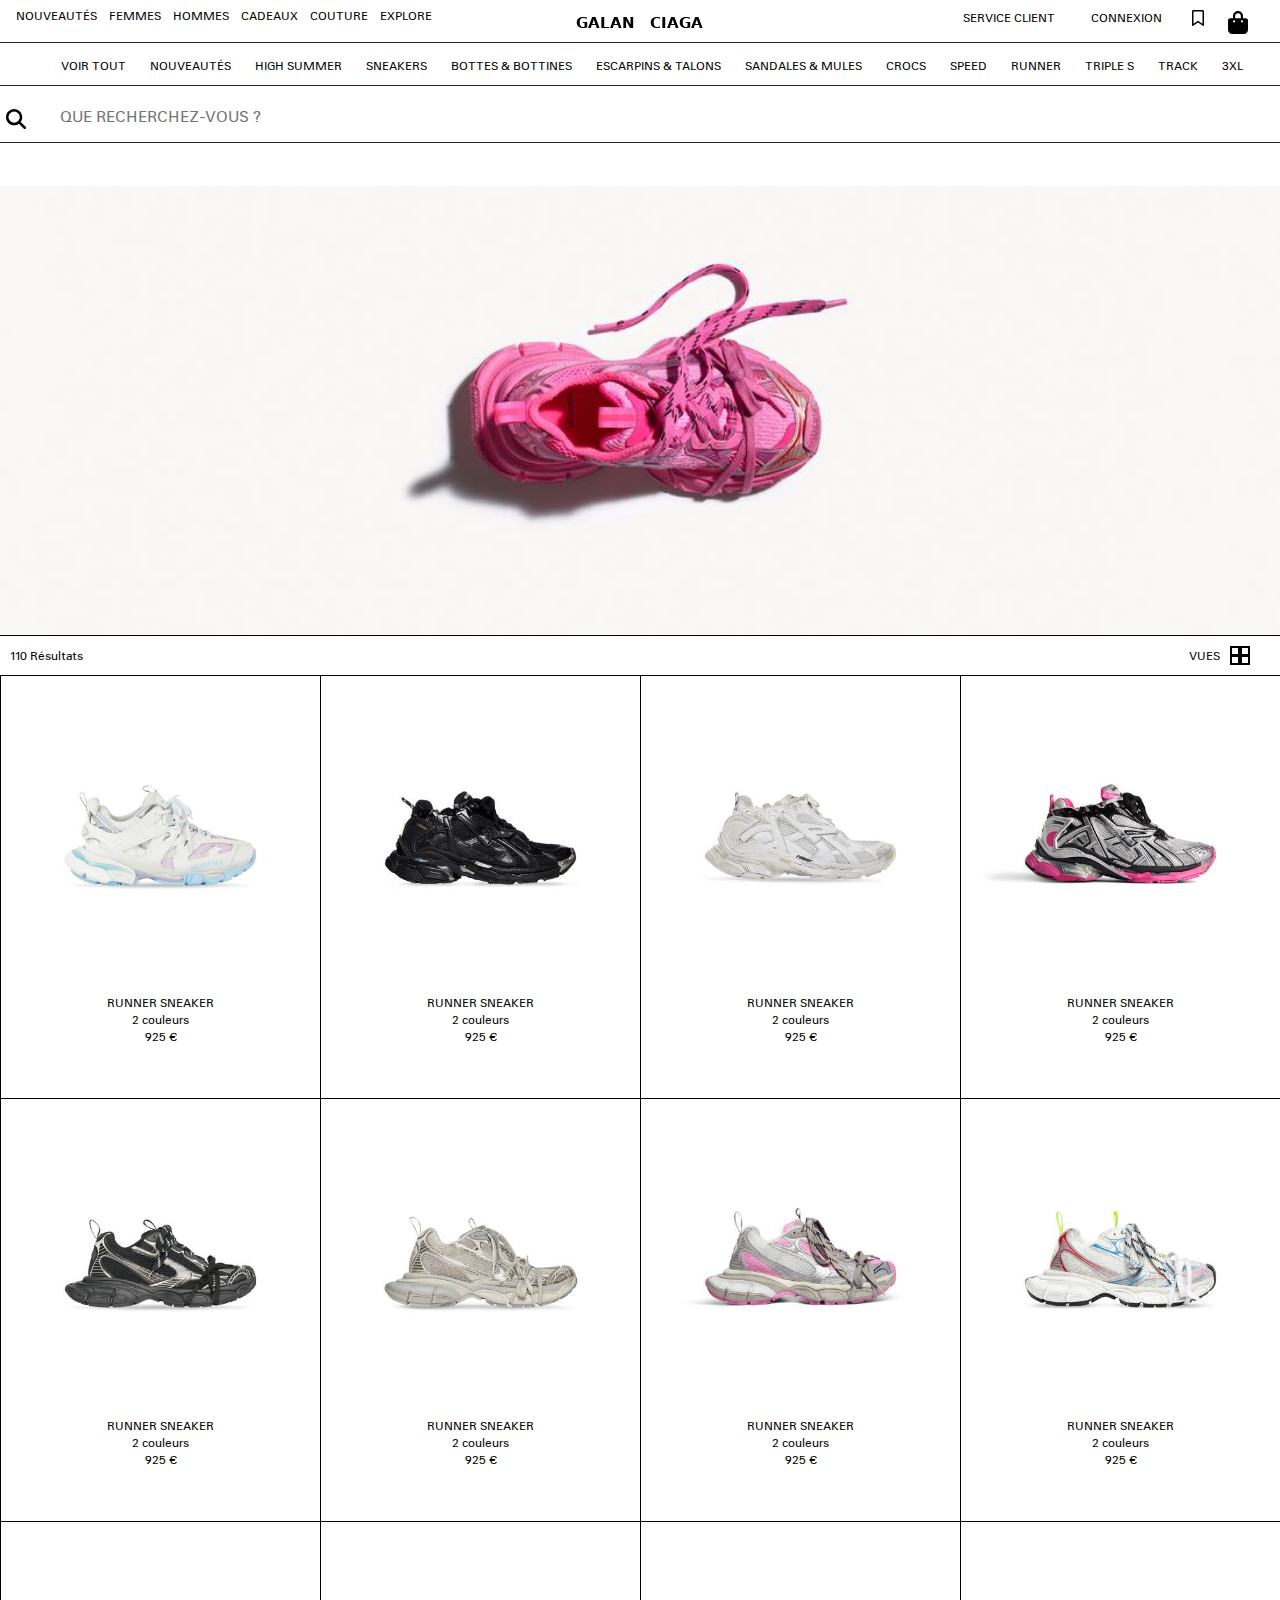
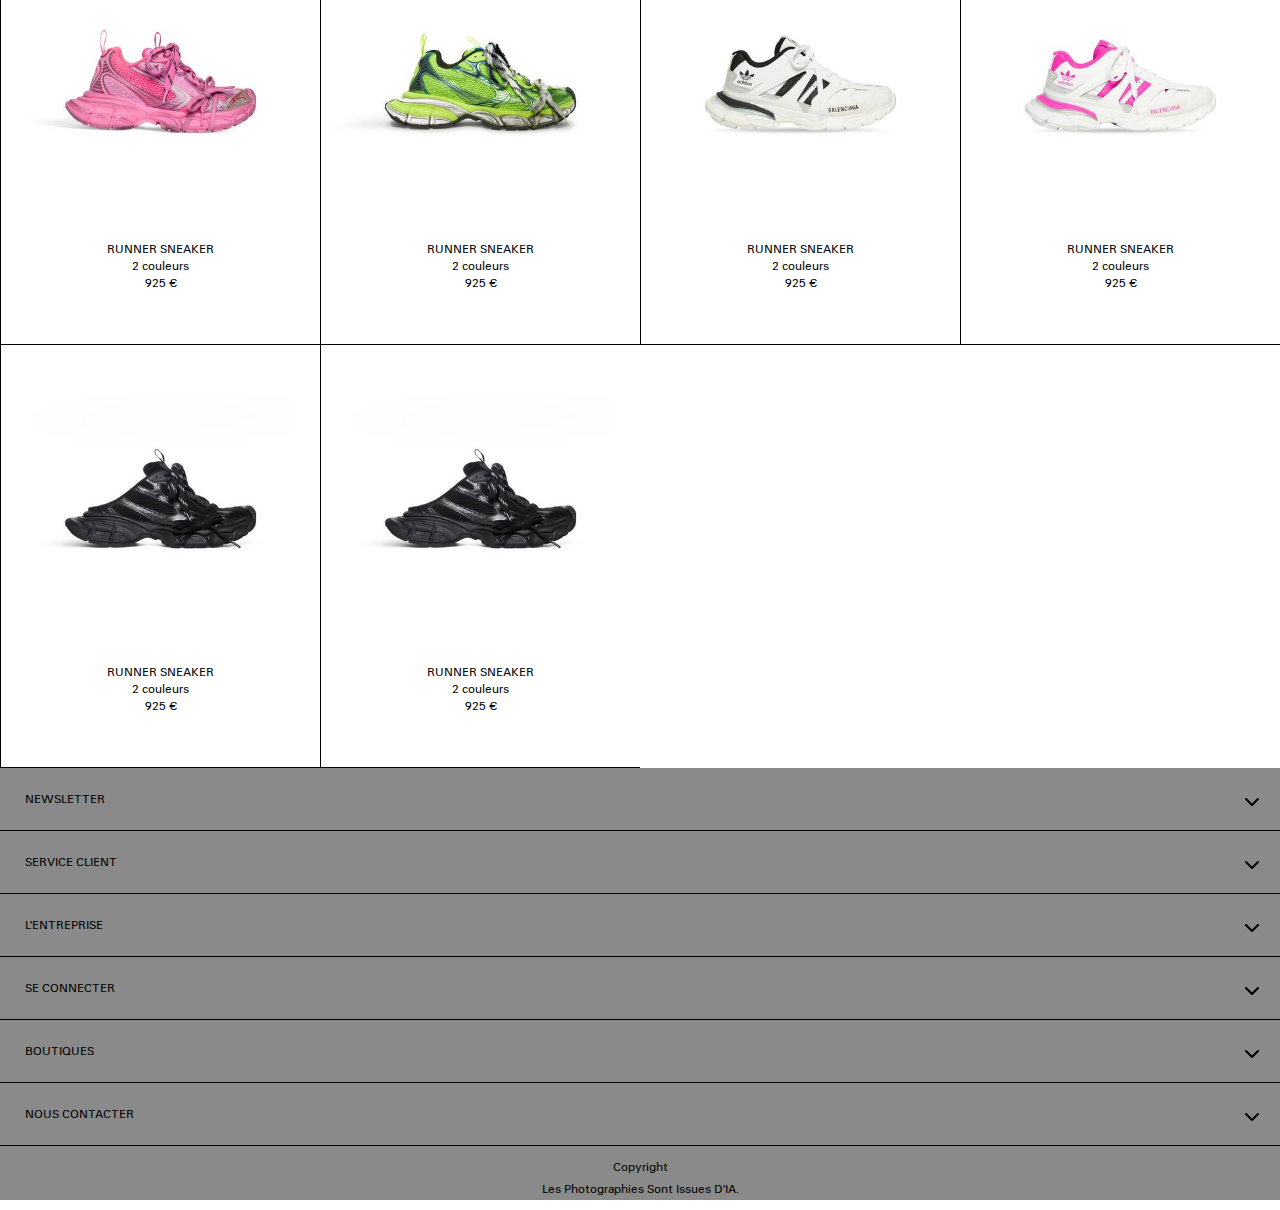
==== commit efef3eae: "Correctif important sur l'ajout de la nav bar en position fixe." ====
--- a/sneakers.html
+++ b/sneakers.html
@@ -980,7 +980,7 @@
         </div>
         <div class="button__prev"></div>
         <div class="button__next"></div>
-        <div class="head__container-bloc3  my-0 py-2 border-bottom border-dark border-1">
+        <div class="head__container-bloc3 py-2 border-bottom border-dark border-1">
             <ul class="bloc3__menu ms-4 text-center">
                 <li class="p-2 ms-5">
                     <a href="./index.html">
--- a/assets/css/navigation_mobile.css
+++ b/assets/css/navigation_mobile.css
@@ -1,6 +1,7 @@
 .menu-burger {
+    margin-top: 9px;
     width: 25px;
-    height: 25px;    
+    height: 25px;   
     cursor: pointer;
 }
     .burger-line1, .burger-line2, .burger-line3 {
@@ -26,7 +27,7 @@
 .logo {
     position: absolute;
     left: calc(50% - 128px/ 2 );
-    top: 15px;
+    top: 8px;
     cursor: pointer;
     
 }
@@ -34,7 +35,7 @@
 .main_navigation_window {
     position: absolute;
     left: -1000px;
-    top: 101px;
+    top: 42px;
     border: 1px black solid;
     background-color: var(--bs-white);
     padding :2px;
@@ -170,25 +171,20 @@
         }
 
 
-
-
-
-
-
-
-
-
-
 .flag, .login, .client {
     text-transform: uppercase;
     display: none;
 }
+
+
 .cart img,
 .glass img {
+    margin-right: 20px;
     cursor: pointer;
     width: 20px;
     margin-top: 8px;
 }
+
 .input input {
     border-radius: 5px;
     border: 1px rgba(0, 0, 0, 0.076) solid;
@@ -204,13 +200,20 @@
     display: flex;
     flex-direction: row;
     justify-content: space-between;
+    position: fixed;
+    top: -6px;
+    width: 100vw;
+    background-color: rgb(255, 255, 255);
+    z-index: 3;
 }
     .head__container-bloc2 {
+        position: relative;
         display: flex;
         flex-direction: row;
         text-transform: uppercase;
-    }
-    .head__container-bloc3 {
+        top: 98px;
+    }
+    .head__container-bloc3 {   
         overflow: hidden;
         padding-right: 20px;
     }
@@ -396,4 +399,5 @@
 
 .level-3 {
     background-color: rgb(238, 234, 229);
-}+}
+
--- a/assets/css/sneakers_mobile.css
+++ b/assets/css/sneakers_mobile.css
@@ -8,7 +8,7 @@
     content: url('../svg/left-arrow.svg');
     position: absolute;
     left: 0px;
-    top: 112px;
+    top: 57px;
     padding-right: 20px;
     padding-left: 20px;
     z-index: 1;
@@ -19,7 +19,7 @@
     content: url('../svg/right-arrow.svg');
     position: absolute;
     right: -30px;
-    top: 112px;
+    top: 57px;
     padding-left: 20px;
     padding-right: 40px;
     background: linear-gradient(90deg,#fff 66%,hsla(0,0%,100%,0));
@@ -60,6 +60,7 @@
     background-position: center;
     width: 100vw;
     height: 280px;
+    margin-top: 50px;
     border-bottom: 1px black solid;
 }
 
@@ -165,4 +166,11 @@
     display: none;
     opacity: 0;
     transition: 500ms ease-in-out;
+}
+
+.head__container-bloc2 {
+    top:90px;
+}
+.head__container-bloc3 {
+    margin-top: -6px;
 }--- a/assets/css/navigation_desktop.css
+++ b/assets/css/navigation_desktop.css
@@ -181,7 +181,9 @@
     }
 
 
-    
+    .head__container-bloc2 {
+        top: 38px;
+    }
     
 
 }--- a/assets/css/sneakers_desktop.css
+++ b/assets/css/sneakers_desktop.css
@@ -2,11 +2,14 @@
     .head__container-bloc3 {
         display: flex;
     }
-
+.head__container-bloc2 {
+    top:90px;
+}
 
     .sneaker_top {
         background-image: url("../img/sneakers/Medium-_0002__0002_230317_35_3XLPink_1365_Finals.jpg");
         height: 450px;
+        margin-top: 100px;
     }
     
     
@@ -33,7 +36,15 @@
 }
 
 
+.button__next, .button__prev,
+.head__container-bloc3::after,
+.head__container-bloc3::before {
+    display: none;
 }
 
 
 
+}
+
+
+
